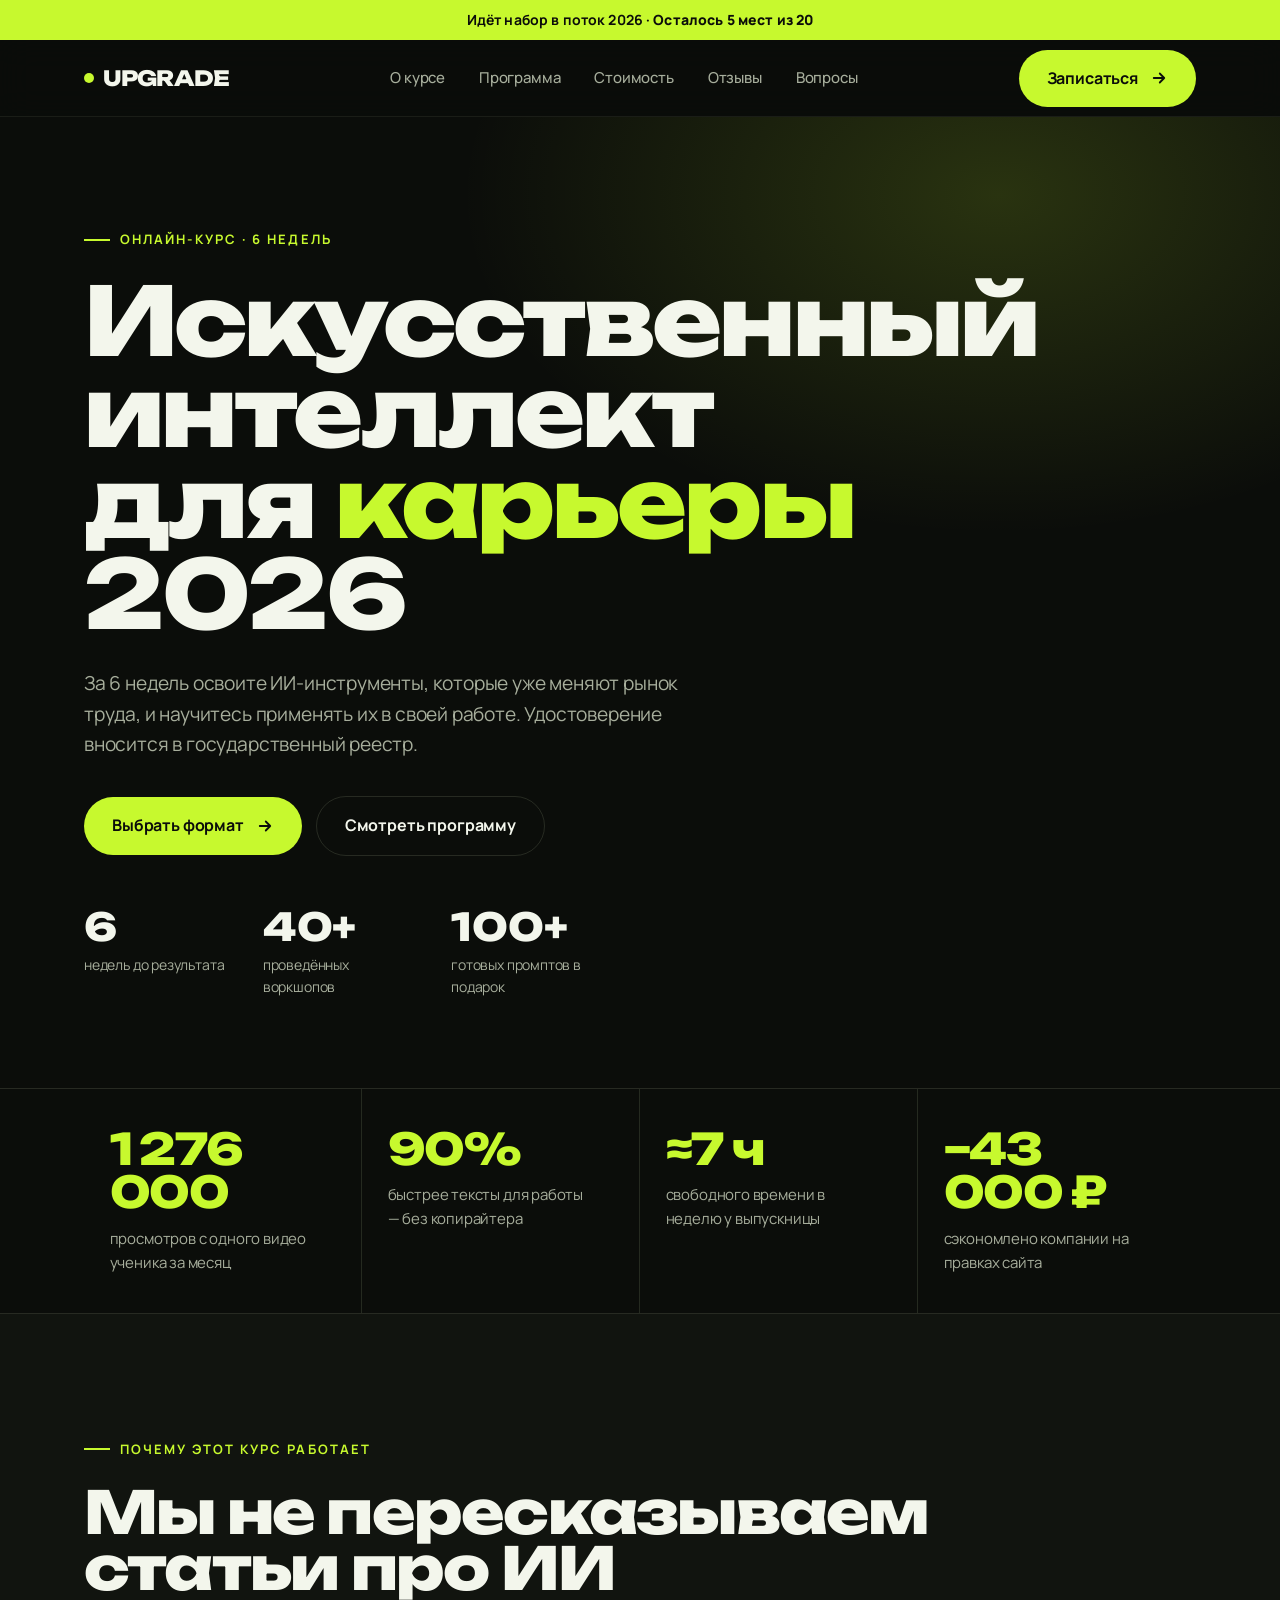
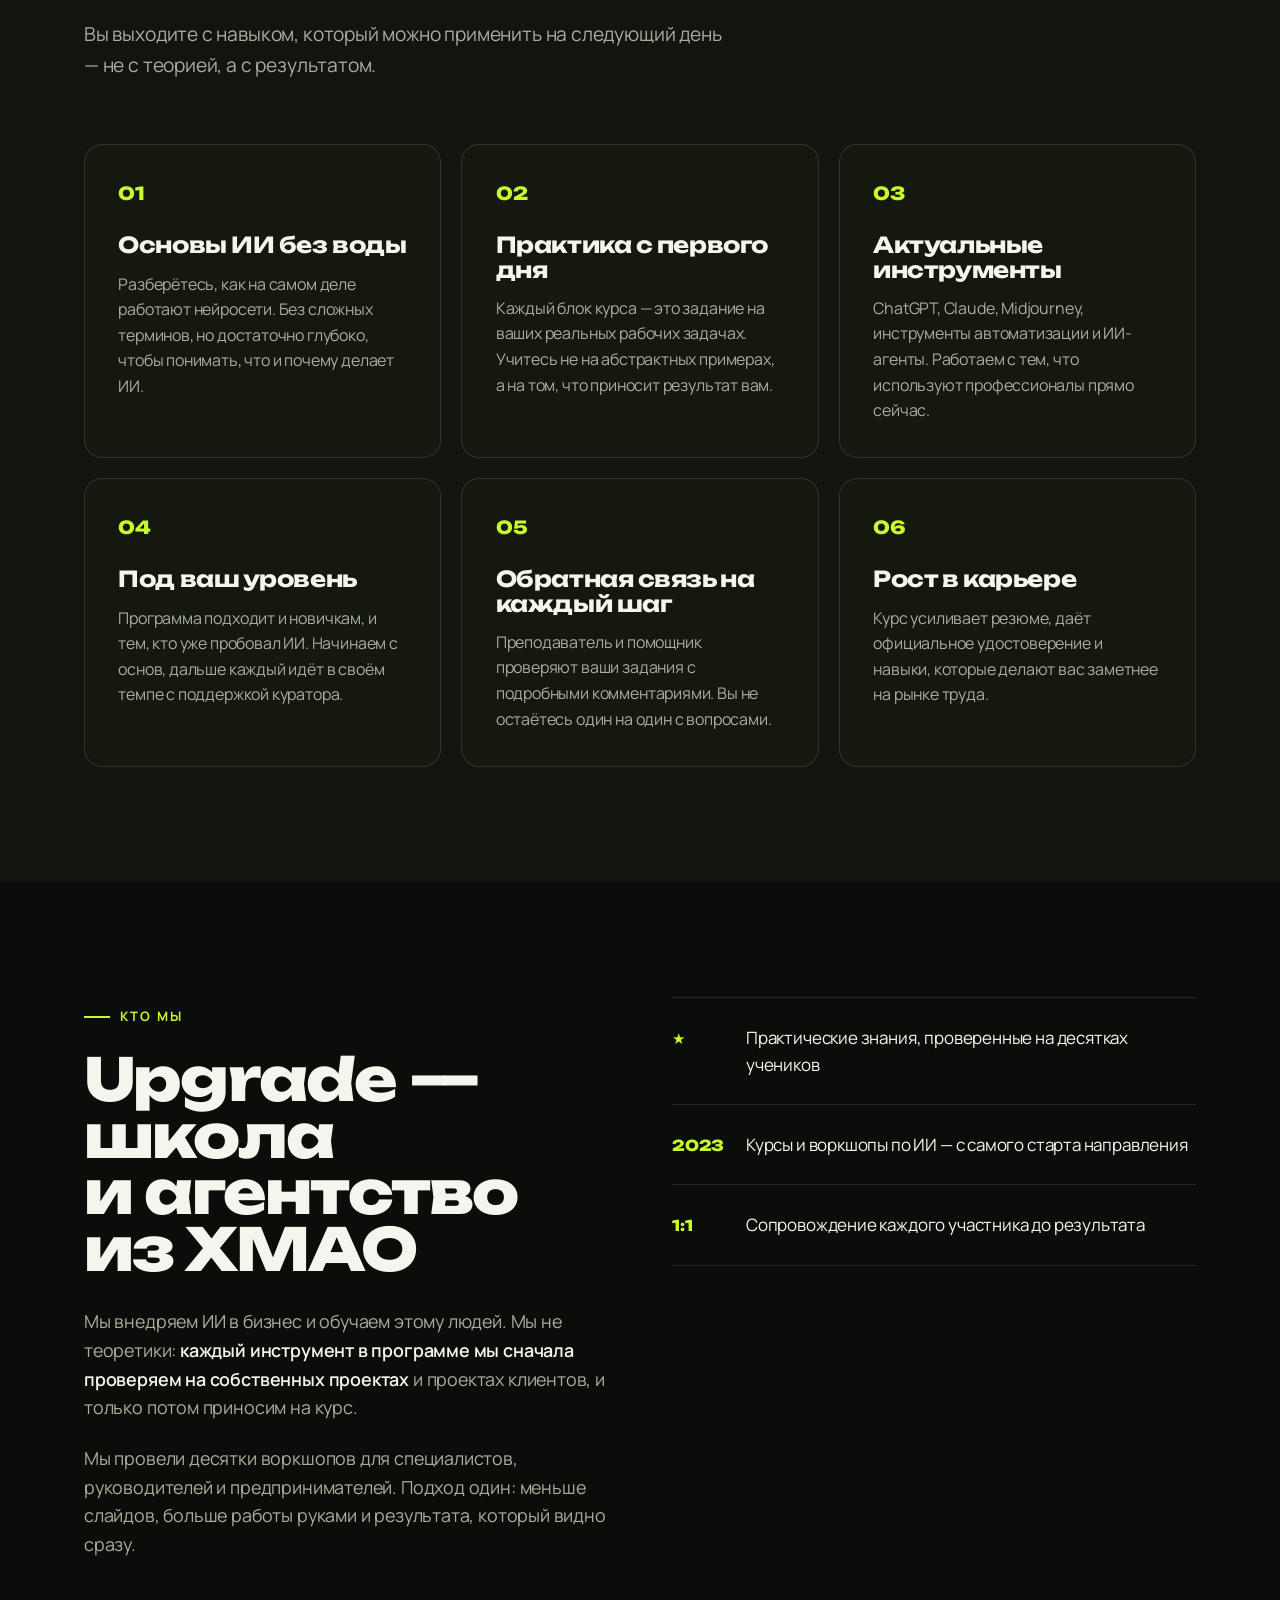
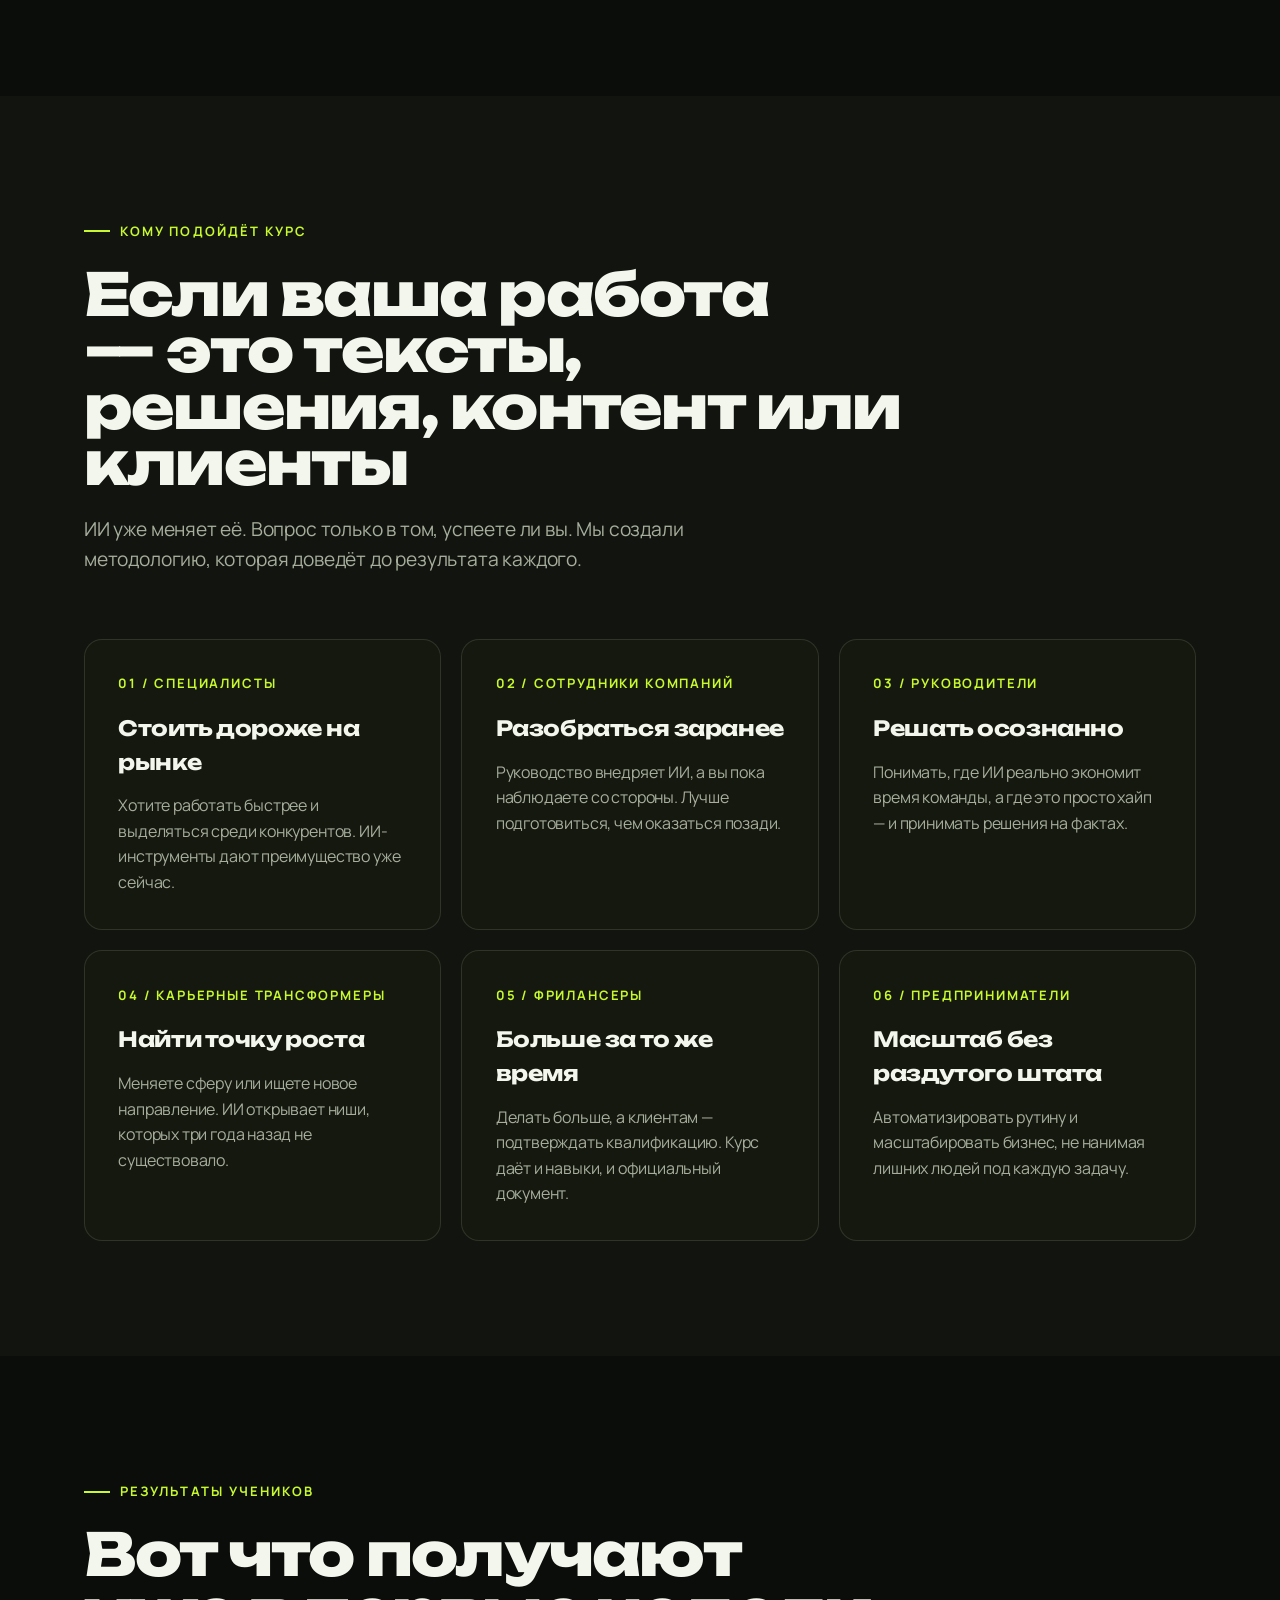
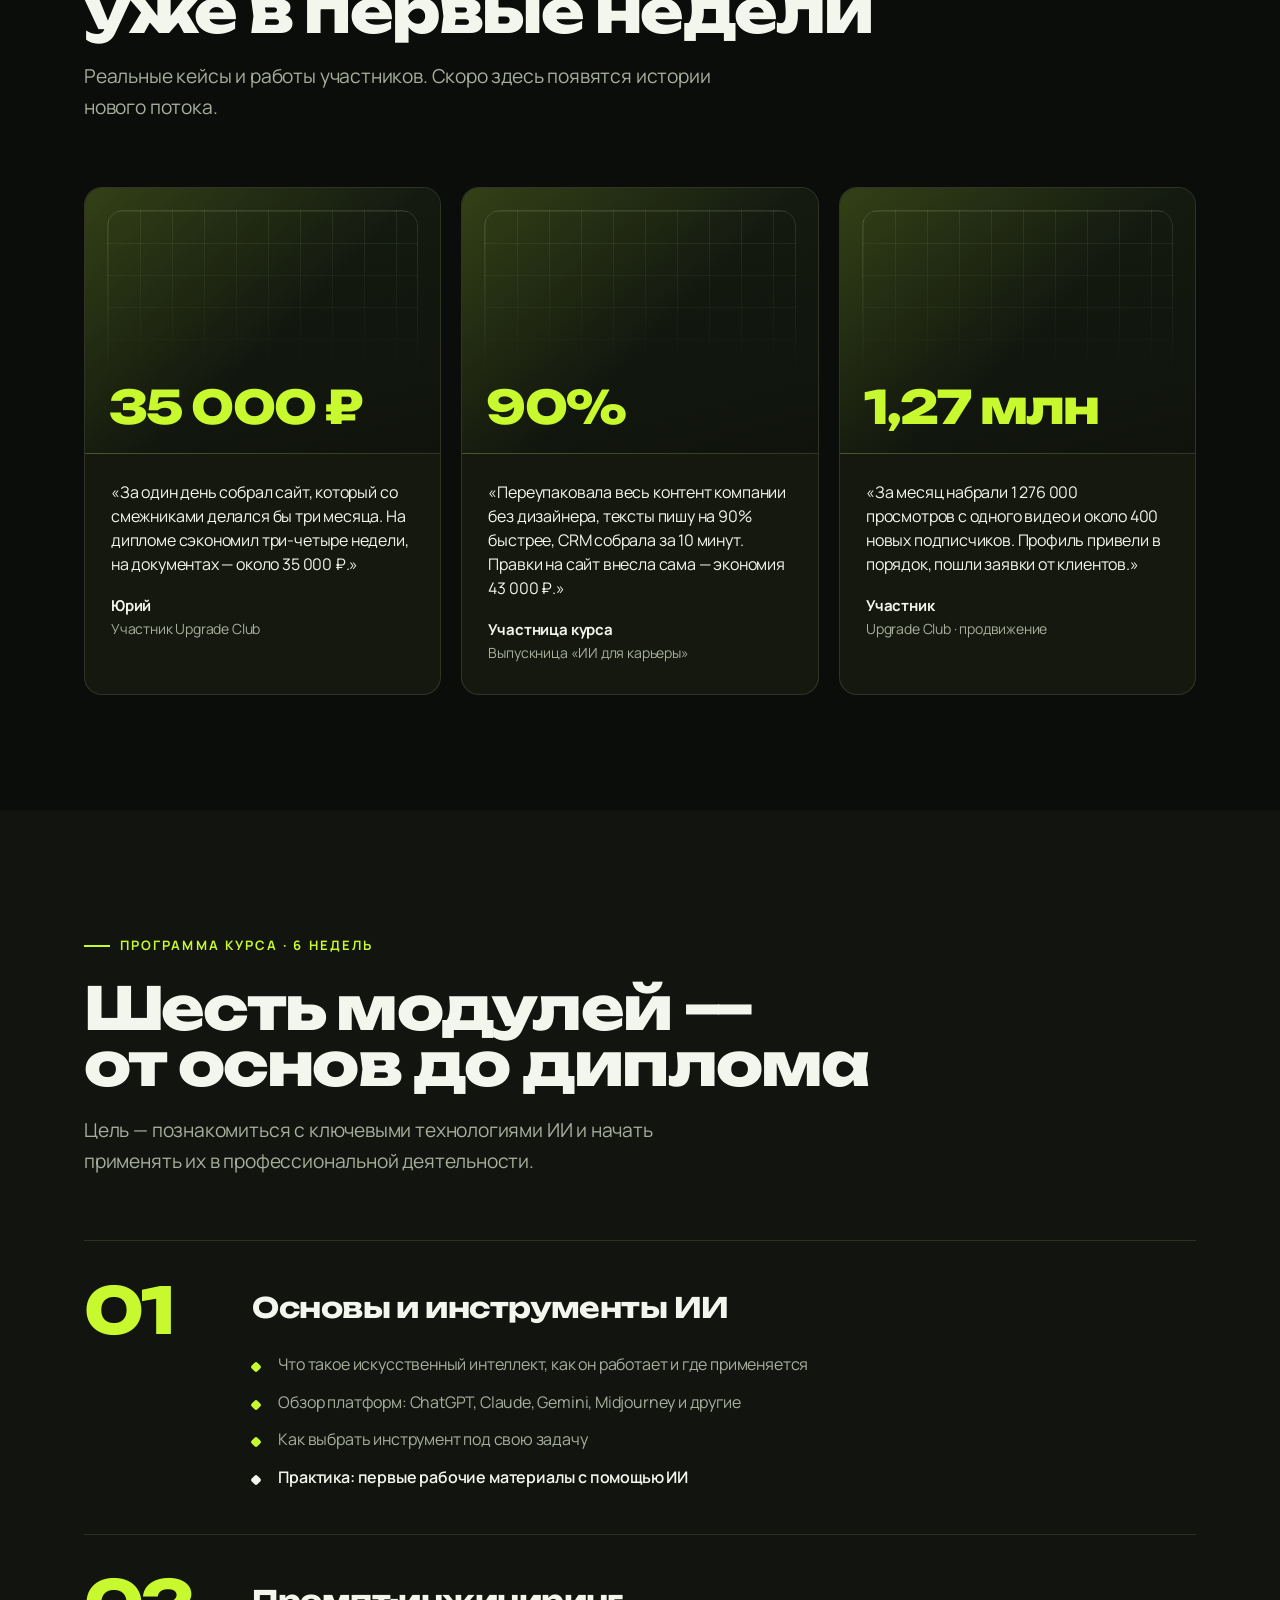
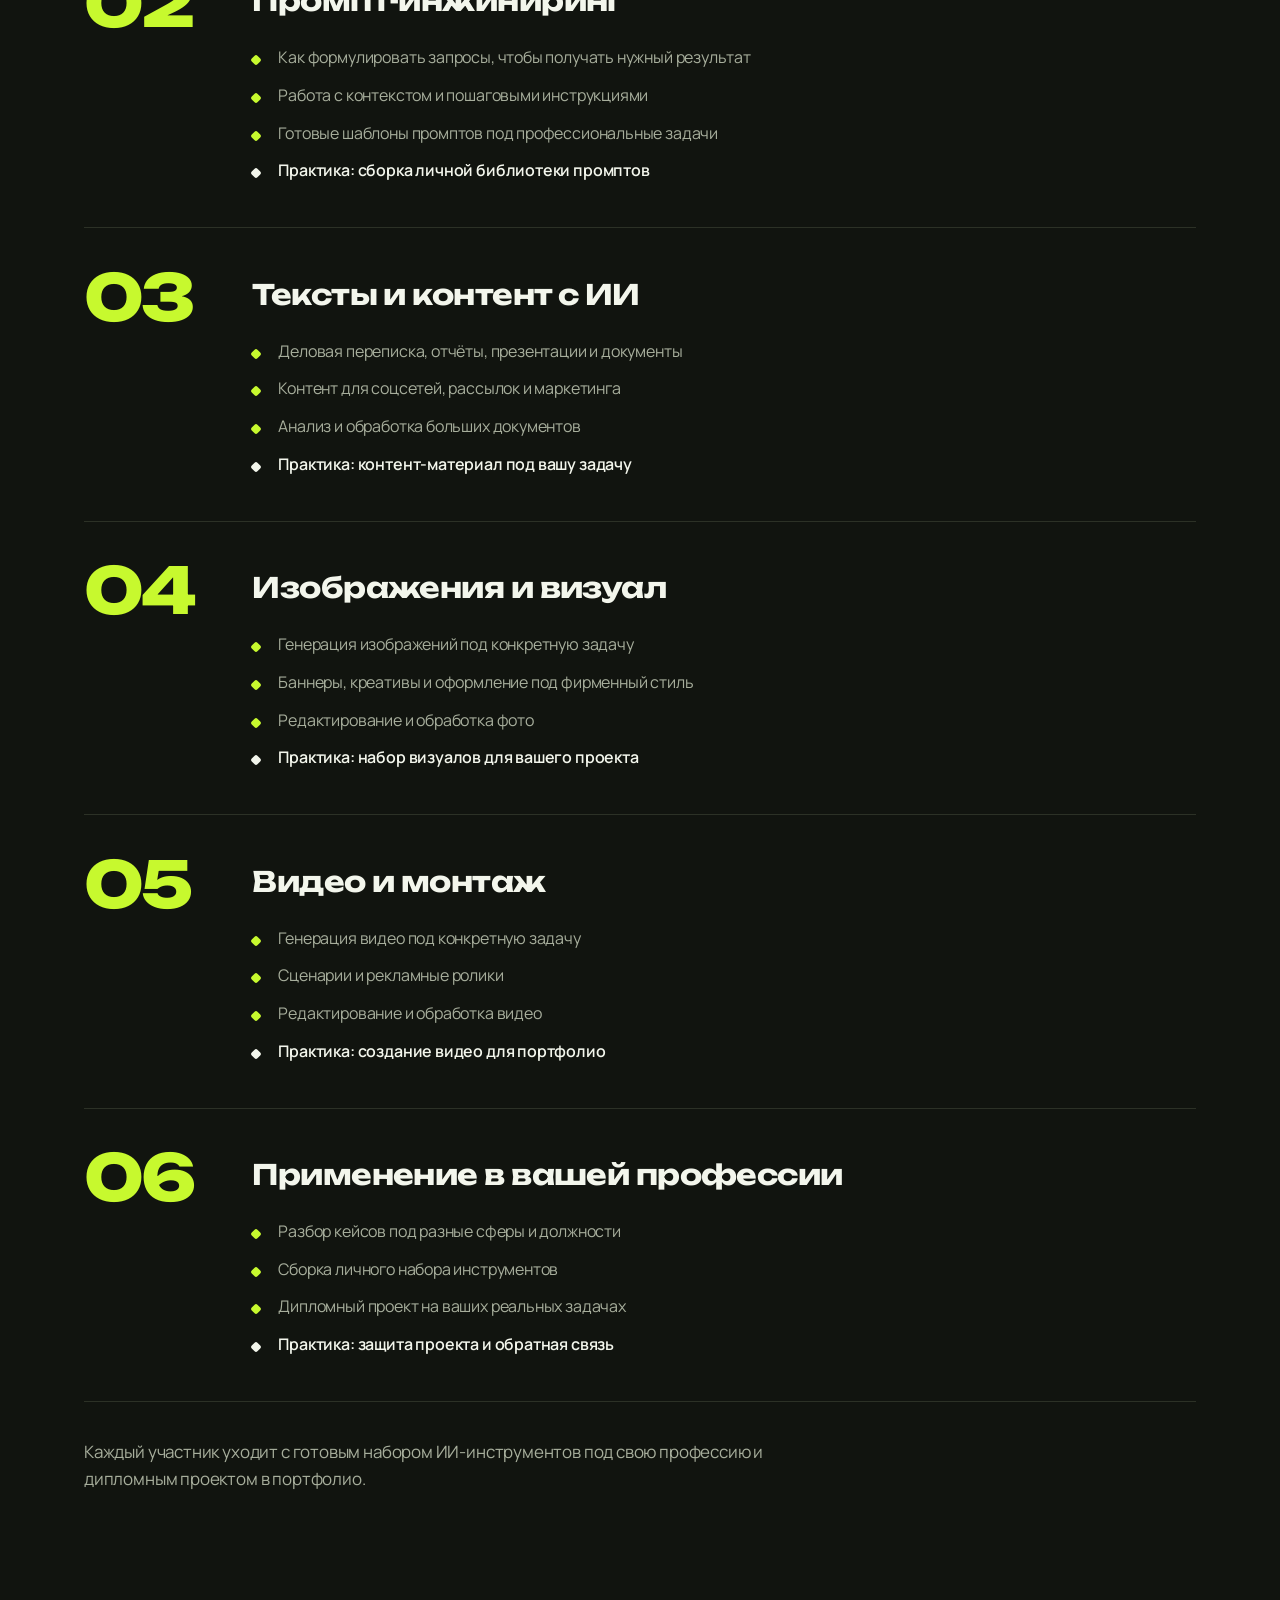
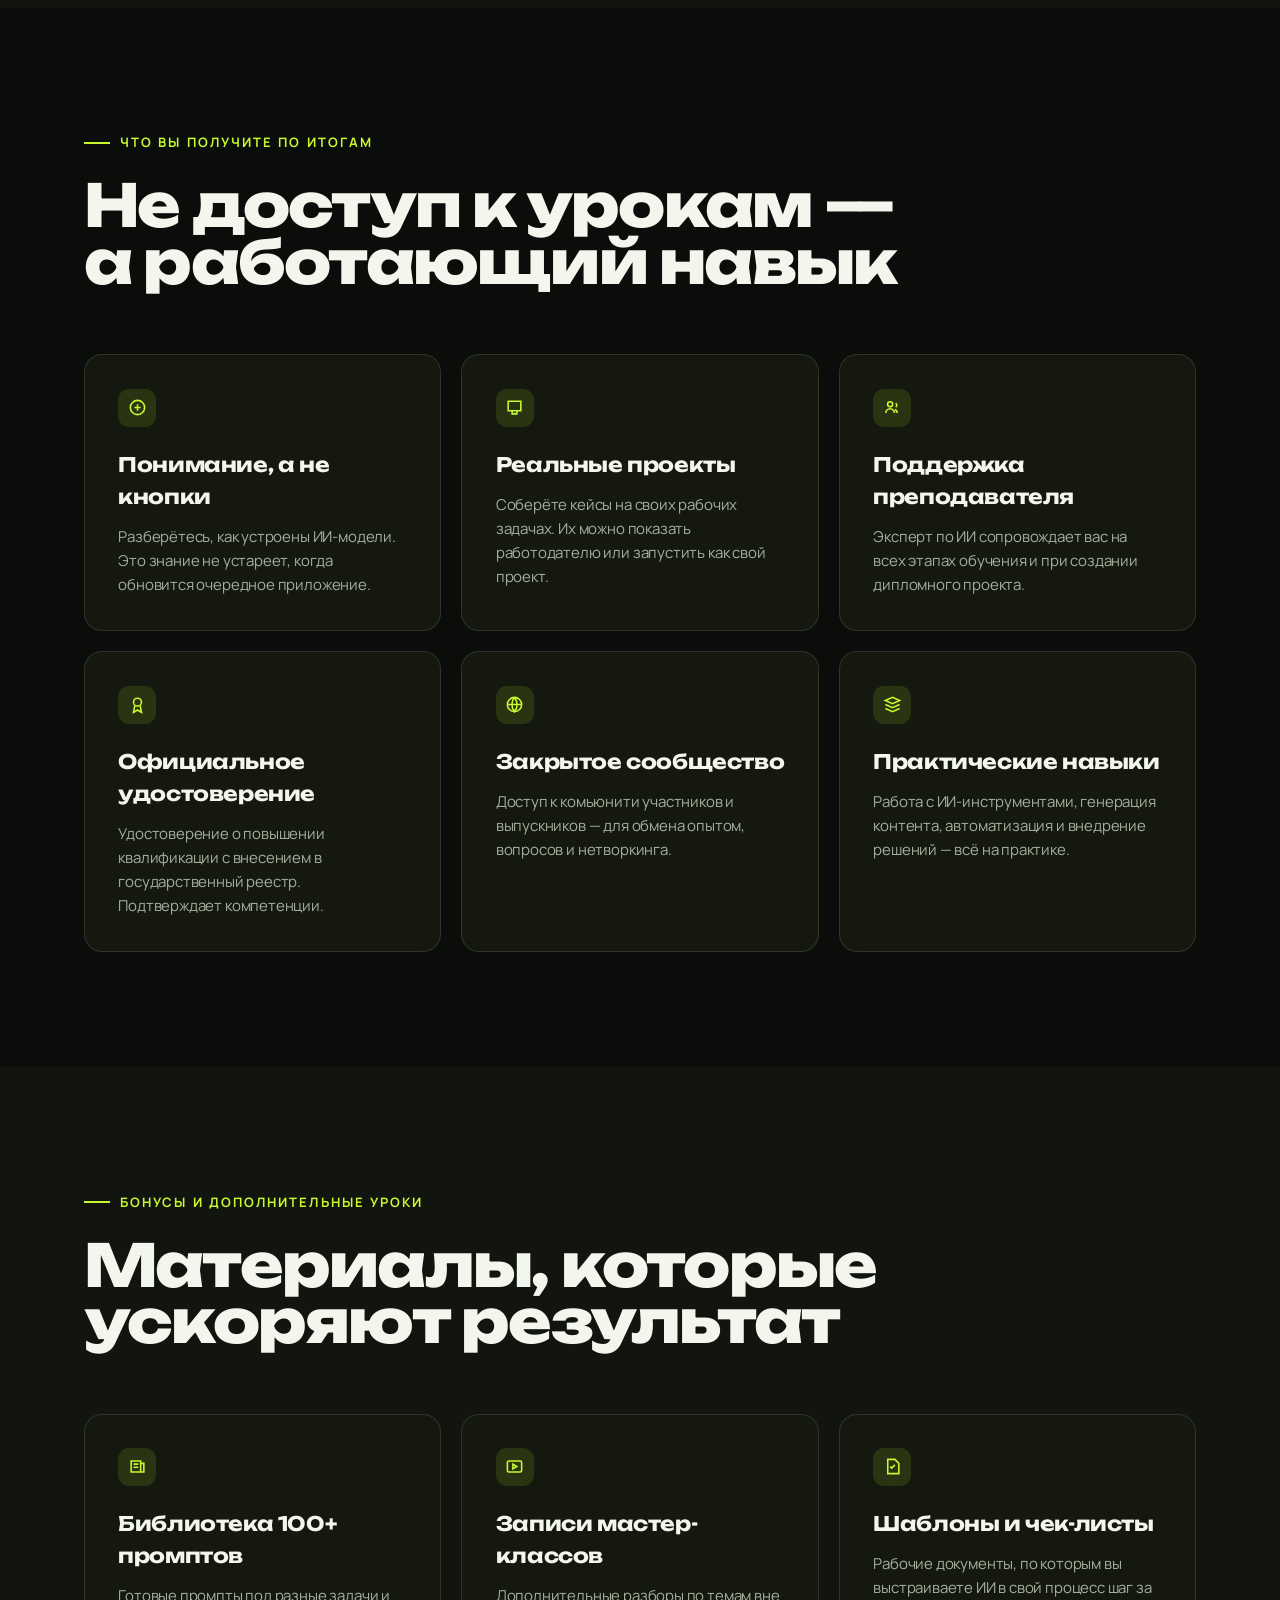
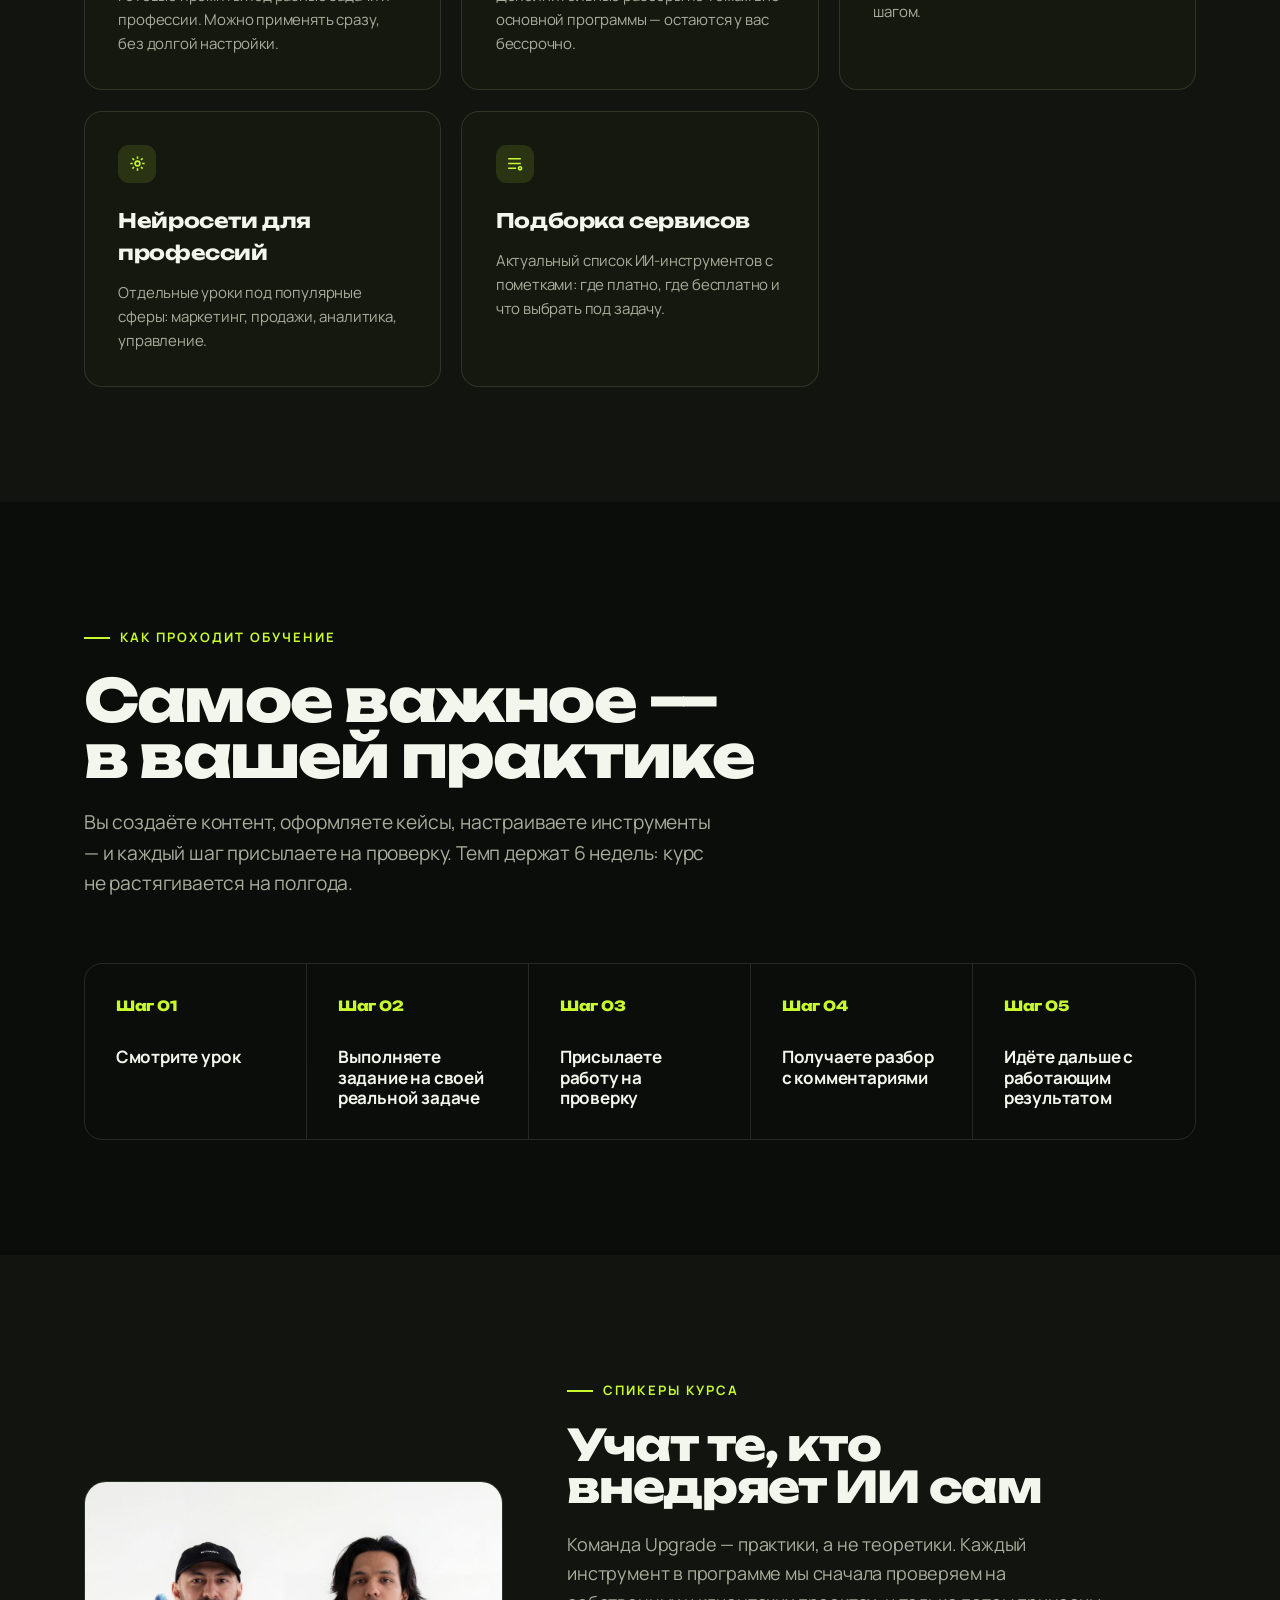
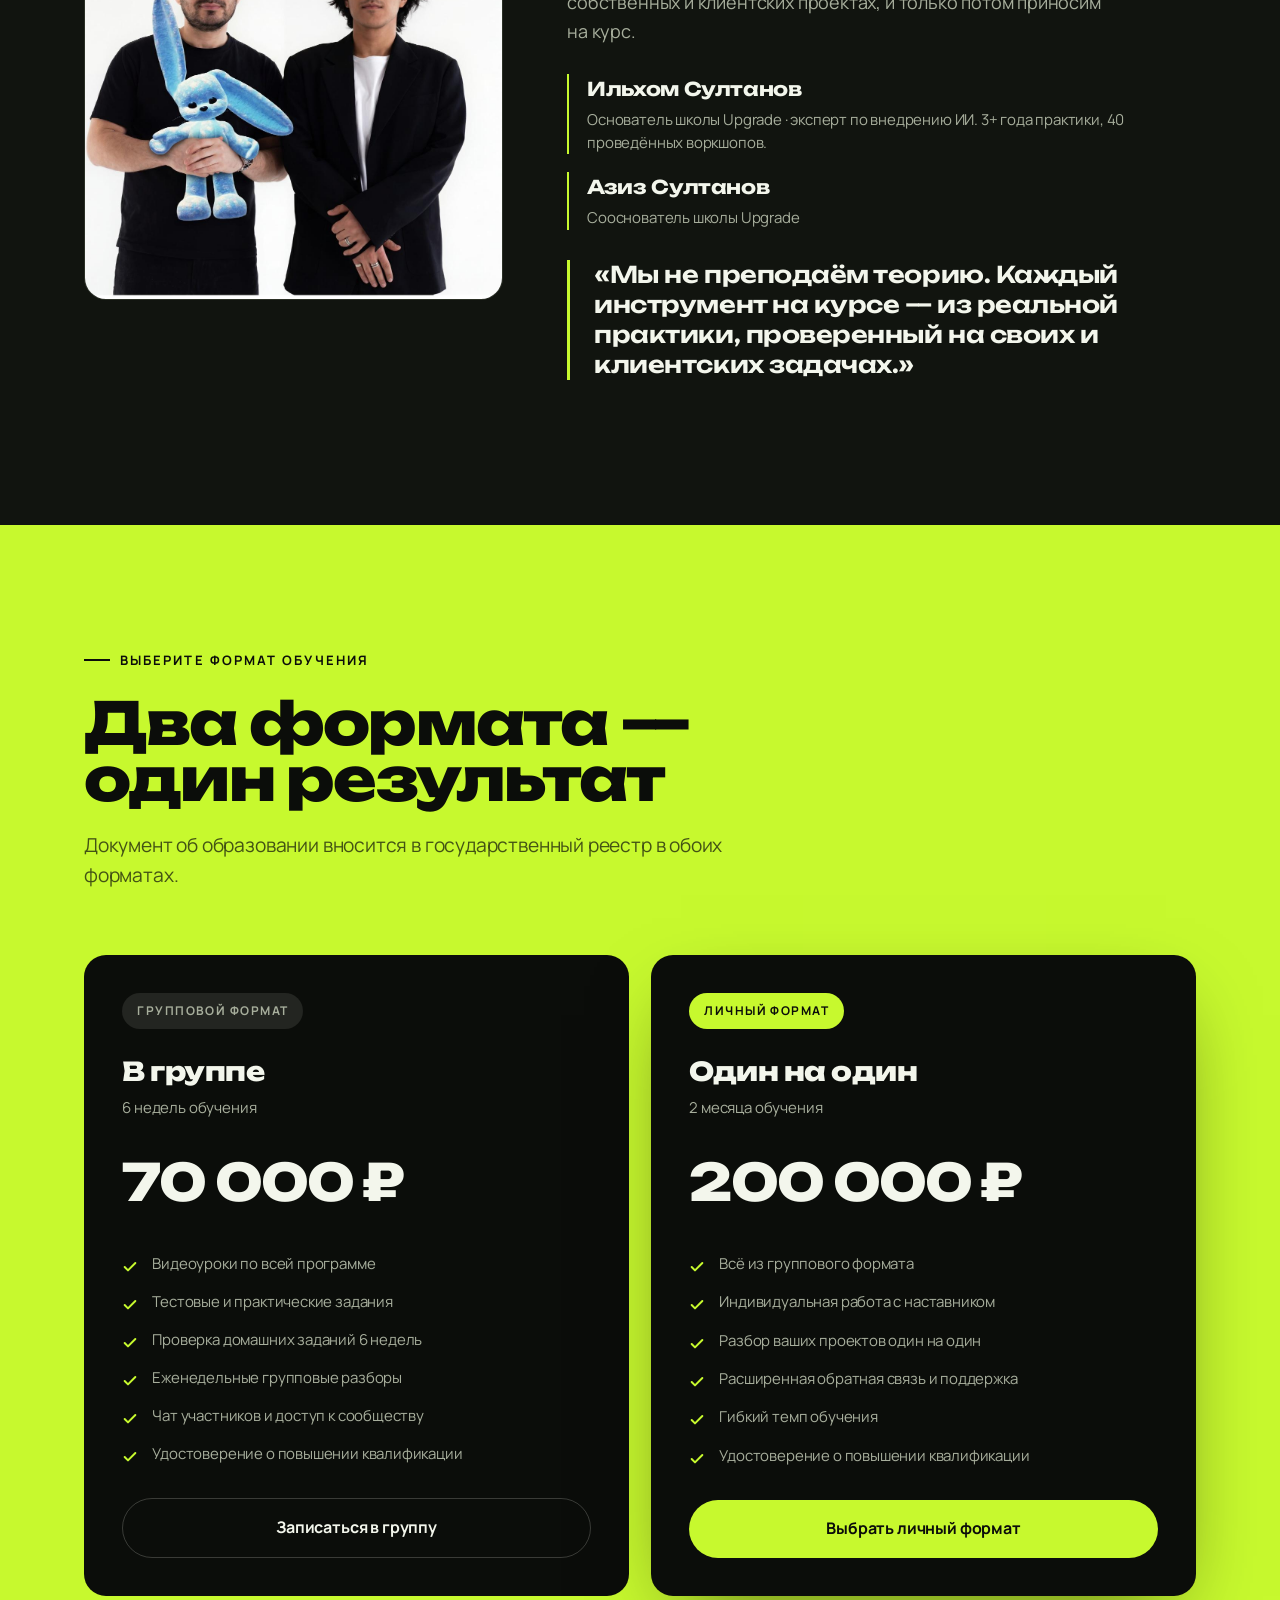
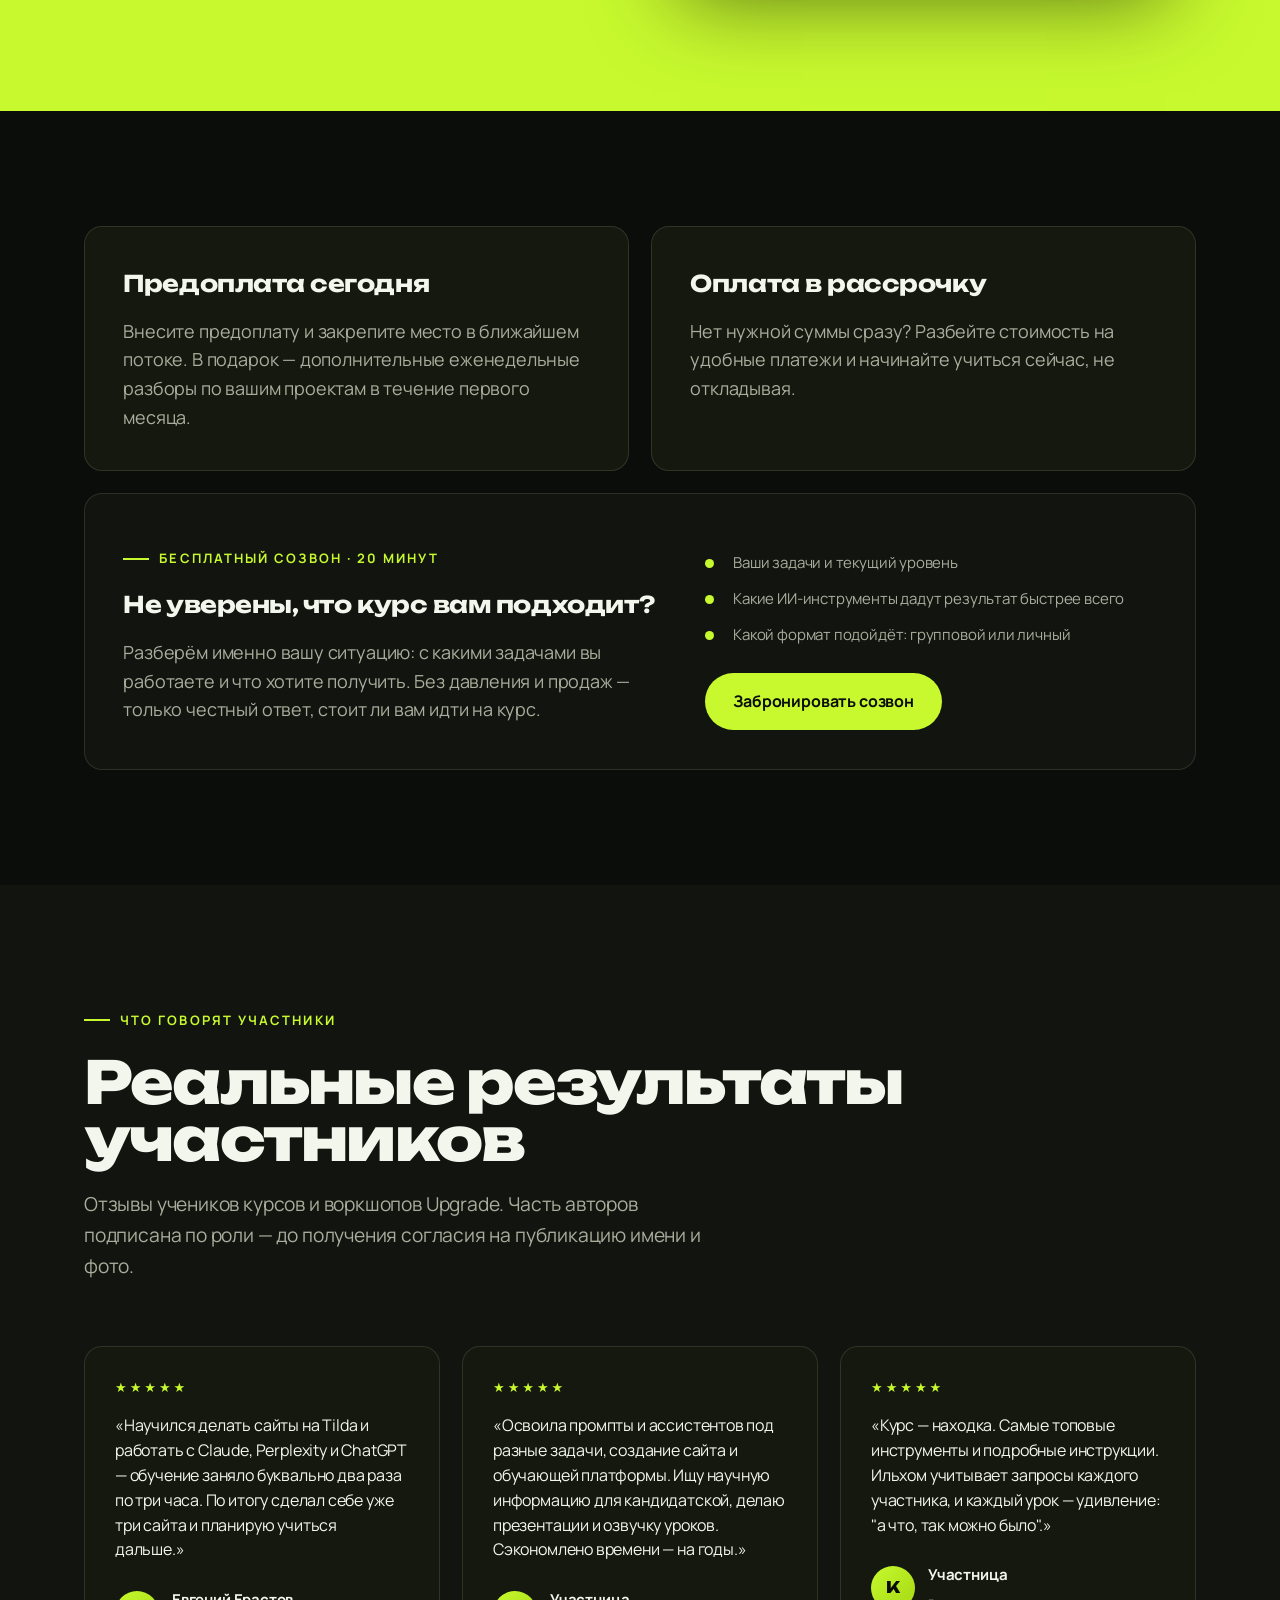
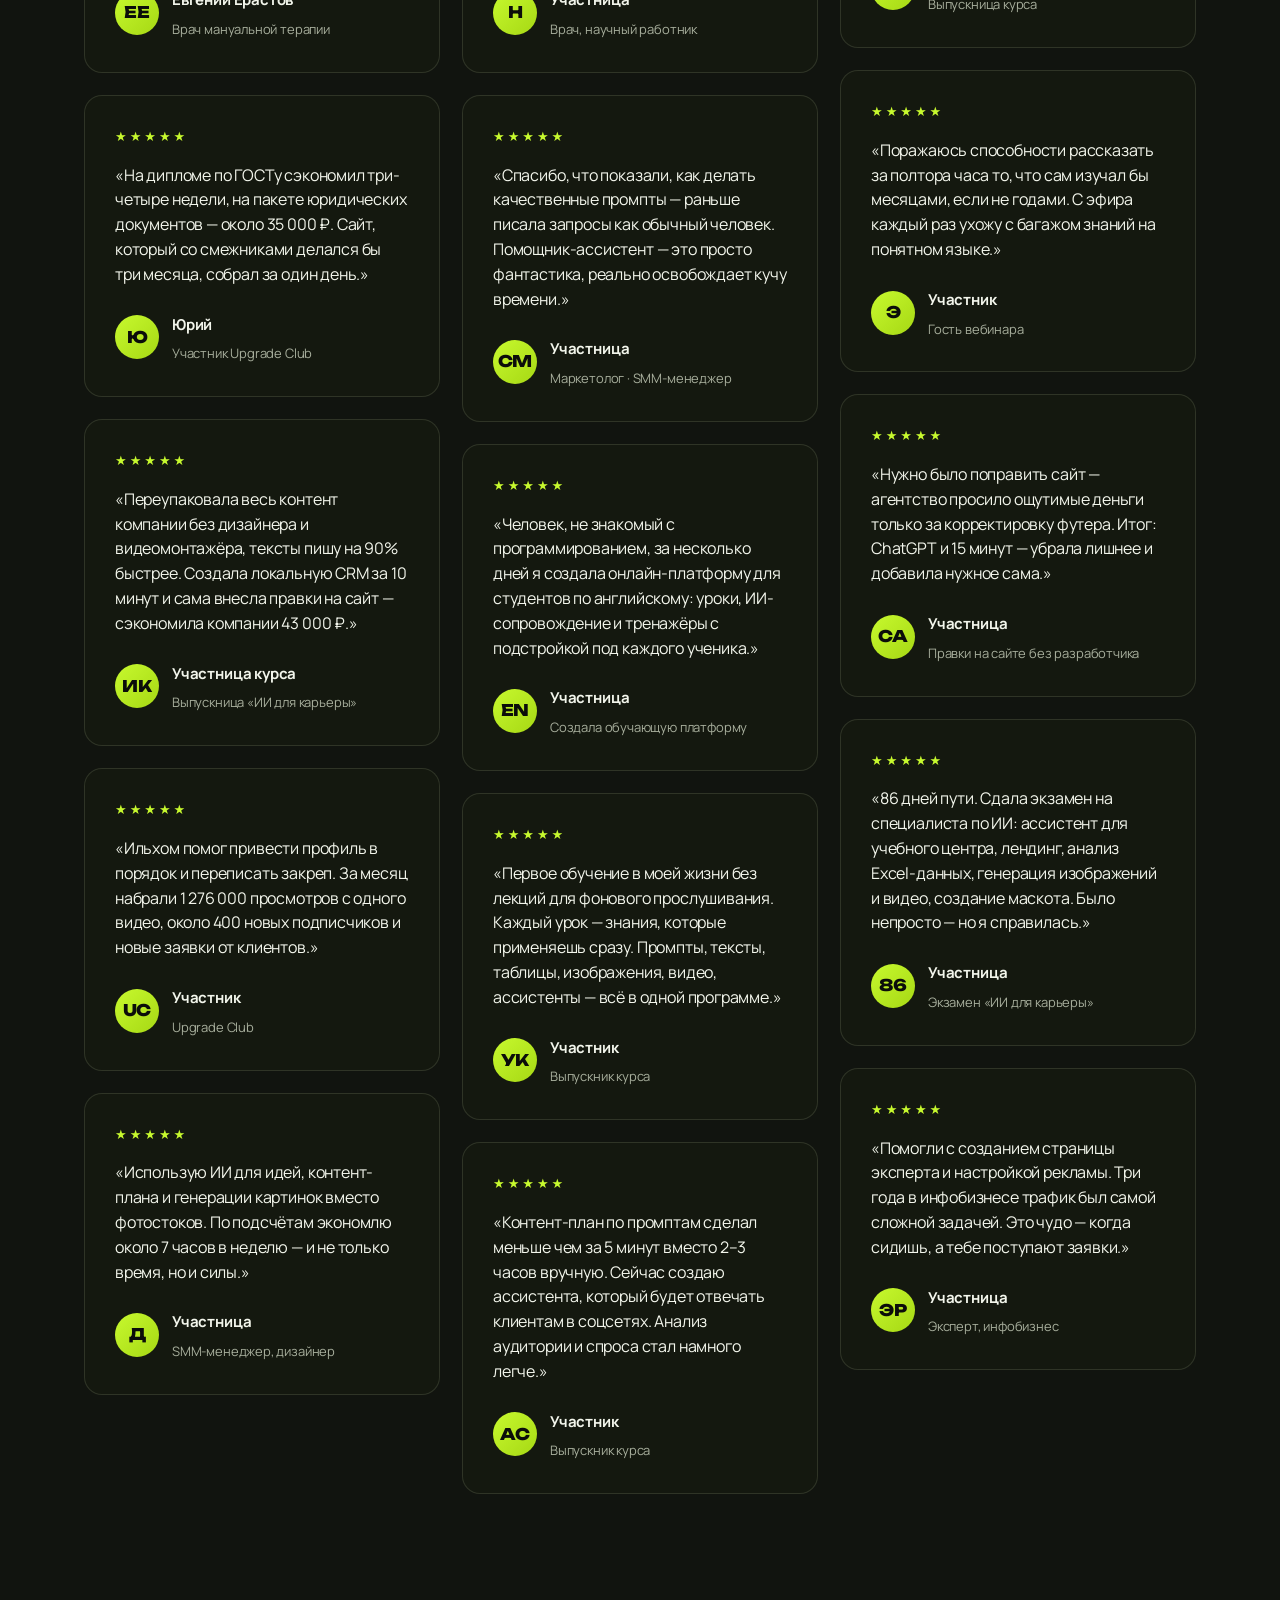
==== ai-career-2026-standalone.html @ 096d1840 "Add standalone HTML export" ====
<!DOCTYPE html>
<html lang="ru">
<head>
<meta charset="UTF-8" />
<meta name="viewport" content="width=device-width, initial-scale=1.0" />
<title>Искусственный интеллект для карьеры 2026 — Upgrade</title>
<meta name="description" content="Онлайн-курс Upgrade: за 6 недель освоите ИИ-инструменты для карьеры, работы, контента и бизнеса. Практика, поддержка наставника и удостоверение о повышении квалификации." />
<meta name="theme-color" content="#0B0D0A" />
<link rel="canonical" href="https://ai-career-ilhom-sultanovs-projects.vercel.app/" />
<meta property="og:title" content="Искусственный интеллект для карьеры 2026 — Upgrade" />
<meta property="og:description" content="Практический курс по ИИ-инструментам для специалистов, руководителей, фрилансеров и предпринимателей." />
<meta property="og:type" content="website" />
<meta property="og:locale" content="ru_RU" />
<meta property="og:url" content="https://ai-career-ilhom-sultanovs-projects.vercel.app/" />
<meta property="og:site_name" content="Upgrade" />
<meta property="og:image" content="[data-uri]" />
<meta property="og:image:alt" content="Спикеры курса «Искусственный интеллект для карьеры 2026»" />
<meta name="twitter:card" content="summary_large_image" />
<meta name="twitter:title" content="Искусственный интеллект для карьеры 2026 — Upgrade" />
<meta name="twitter:description" content="За 6 недель освоите ИИ-инструменты для карьеры. Практика, наставник, удостоверение в госреестре." />
<meta name="twitter:image" content="[data-uri]" />
<link rel="icon" href="data:image/svg+xml,%3Csvg%20xmlns%3D%22http%3A%2F%2Fwww.w3.org%2F2000%2Fsvg%22%20viewBox%3D%220%200%2064%2064%22%3E%0A%20%20%3Crect%20width%3D%2264%22%20height%3D%2264%22%20rx%3D%2214%22%20fill%3D%22%230B0D0A%22%2F%3E%0A%20%20%3Ccircle%20cx%3D%2219%22%20cy%3D%2219%22%20r%3D%226%22%20fill%3D%22%23C7F92E%22%2F%3E%0A%20%20%3Cpath%20fill%3D%22%23F3F6EC%22%20d%3D%22M18.7%2045%2029.3%2017h6.2L46%2045h-6.7l-2-5.9H27.2L25.3%2045h-6.6Zm10.1-11h6.8l-3.4-10.1L28.8%2034Z%22%2F%3E%0A%3C%2Fsvg%3E%0A" type="image/svg+xml" />
<script type="application/ld+json">
{
  "@context": "https://schema.org",
  "@type": "Course",
  "name": "Искусственный интеллект для карьеры 2026",
  "description": "Онлайн-курс Upgrade: за 6 недель освоите ИИ-инструменты для карьеры, работы, контента и бизнеса. Практика, поддержка наставника и удостоверение о повышении квалификации с внесением в государственный реестр.",
  "inLanguage": "ru",
  "url": "https://ai-career-ilhom-sultanovs-projects.vercel.app/",
  "provider": {
    "@type": "Organization",
    "name": "Upgrade",
    "url": "https://upgrade-agency.ru"
  },
  "hasCourseInstance": [
    {
      "@type": "CourseInstance",
      "name": "Групповой формат",
      "courseMode": "online",
      "courseWorkload": "P6W",
      "offers": { "@type": "Offer", "price": "70000", "priceCurrency": "RUB", "category": "Групповой формат" }
    },
    {
      "@type": "CourseInstance",
      "name": "Личный формат (один на один)",
      "courseMode": "online",
      "courseWorkload": "P2M",
      "offers": { "@type": "Offer", "price": "200000", "priceCurrency": "RUB", "category": "Личный формат" }
    }
  ]
}
</script>
<link href="https://fonts.googleapis.com/css2?family=Unbounded:wght@600;700;800;900&amp;family=Manrope:wght@400;500;600;700;800&amp;display=swap" rel="stylesheet" />
<style>
/* ============================================================
   AI CAREER 2026 — Upgrade
   Bold / high-contrast / acid-lime on near-black
   Display: Unbounded · Body: Manrope
   ============================================================ */

:root {
  /* Surfaces */
  --bg:        #0B0D0A;   /* near-black canvas */
  --bg-lift:   #11140F;   /* slightly warmer lifted surface */
  --bg-card:   #14180F;   /* card fill */
  --line:      rgba(232, 255, 200, 0.12);
  --line-soft: rgba(232, 255, 200, 0.07);

  /* Accent */
  --lime:      #C7F92E;
  --lime-deep: #A6D814;
  --lime-ink:  #0B0D0A;   /* text on lime */

  /* Text */
  --ink:       #F3F6EC;   /* off-white */
  --ink-dim:   #A7AE9C;   /* muted */
  --ink-faint: #6E7466;   /* faint labels */

  /* Type */
  --display: "Unbounded", system-ui, sans-serif;
  --body:    "Manrope", system-ui, sans-serif;

  /* Rhythm */
  --maxw: 1240px;
  --gutter: clamp(20px, 5vw, 64px);
  --section-y: clamp(72px, 9vw, 150px);
  --radius: 18px;
}

* { box-sizing: border-box; margin: 0; padding: 0; }

html { scroll-behavior: smooth; -webkit-text-size-adjust: 100%; }

body {
  background: var(--bg);
  color: var(--ink);
  font-family: var(--body);
  font-size: 18px;
  line-height: 1.6;
  font-weight: 400;
  letter-spacing: -0.01em;
  -webkit-font-smoothing: antialiased;
  text-rendering: optimizeLegibility;
  overflow-x: hidden;
}

::selection { background: var(--lime); color: var(--lime-ink); }

img { display: block; max-width: 100%; }
a { color: inherit; text-decoration: none; }
button { font-family: inherit; cursor: pointer; border: none; background: none; }

/* ---------- Layout helpers ---------- */
.wrap { max-width: var(--maxw); margin: 0 auto; padding-inline: var(--gutter); }
.section { padding-block: var(--section-y); position: relative; }
.section--lift { background: var(--bg-lift); }

.eyebrow {
  font-family: var(--body);
  font-size: 13px;
  font-weight: 700;
  letter-spacing: 0.16em;
  text-transform: uppercase;
  color: var(--lime);
  display: inline-flex;
  align-items: center;
  gap: 10px;
}
.eyebrow::before {
  content: "";
  width: 26px; height: 2px;
  background: var(--lime);
  display: inline-block;
}

/* ---------- Display type ---------- */
.display {
  font-family: var(--display);
  font-weight: 800;
  line-height: 0.96;
  letter-spacing: -0.03em;
  text-wrap: balance;
}
h1.display { font-size: clamp(40px, 7.4vw, 104px); }
h2.display { font-size: clamp(32px, 4.6vw, 64px); }
h3.display { font-size: clamp(24px, 2.4vw, 34px); line-height: 1; }

.section-head { max-width: 920px; margin-bottom: clamp(40px, 5vw, 72px); }
.section-head .eyebrow { margin-bottom: 24px; }
.section-head h2 { margin-bottom: 22px; }
.section-head p { color: var(--ink-dim); font-size: clamp(17px, 1.5vw, 21px); max-width: 640px; }

.lime-text { color: var(--lime); }

/* ---------- Buttons ---------- */
.btn {
  display: inline-flex;
  align-items: center;
  gap: 12px;
  font-family: var(--body);
  font-weight: 700;
  font-size: 16px;
  letter-spacing: -0.01em;
  padding: 16px 28px;
  border-radius: 100px;
  transition: transform .25s cubic-bezier(.2,.8,.2,1), background .25s, color .25s, box-shadow .25s;
  white-space: nowrap;
}
.btn svg { width: 18px; height: 18px; }
.btn--lime { background: var(--lime); color: var(--lime-ink); }
.btn--lime:hover { transform: translateY(-2px); box-shadow: 0 14px 40px -12px var(--lime); }
.btn--ghost { color: var(--ink); border: 1px solid var(--line); }
.btn--ghost:hover { border-color: var(--lime); color: var(--lime); transform: translateY(-2px); }
.btn--dark { background: var(--lime-ink); color: var(--ink); }
.btn--dark:hover { transform: translateY(-2px); }

/* ---------- Cards ---------- */
.card {
  background: var(--bg-card);
  border: 1px solid var(--line);
  border-radius: var(--radius);
  padding: clamp(26px, 2.6vw, 38px);
  transition: transform .35s cubic-bezier(.2,.8,.2,1), border-color .35s, background .35s;
  position: relative;
  overflow: hidden;
}
.card:hover { transform: translateY(-4px); border-color: rgba(199,249,46,.4); }

.grid { display: grid; gap: clamp(16px, 1.6vw, 22px); }
.grid-2 { grid-template-columns: repeat(2, 1fr); }
.grid-3 { grid-template-columns: repeat(3, 1fr); }

/* ---------- Reveal animation ---------- */
@media (prefers-reduced-motion: no-preference) {
  .js .reveal { opacity: 0; transform: translateY(26px); transition: opacity .7s ease, transform .7s cubic-bezier(.2,.8,.2,1); }
  .js .reveal.in { opacity: 1; transform: none; }
  .reveal[data-d="1"] { transition-delay: .07s; }
  .reveal[data-d="2"] { transition-delay: .14s; }
  .reveal[data-d="3"] { transition-delay: .21s; }
  .reveal[data-d="4"] { transition-delay: .28s; }
  .reveal[data-d="5"] { transition-delay: .35s; }
}

/* ---------- Responsive ---------- */
@media (max-width: 900px) {
  .grid-3 { grid-template-columns: repeat(2, 1fr); }
}
@media (max-width: 640px) {
  body { font-size: 16px; }
  .grid-2, .grid-3 { grid-template-columns: 1fr; }
}

</style>
<script>document.documentElement.classList.add('js');</script>
<style>
/* ============ Page-specific layout ============ */

/* Announcement strip */
.strip {
  background: var(--lime);
  color: var(--lime-ink);
  font-weight: 700;
  font-size: 14px;
  letter-spacing: 0.01em;
  text-align: center;
  padding: 9px 16px;
  position: relative;
  z-index: 60;
}
.strip b { font-weight: 800; }

/* Nav */
.nav {
  position: sticky; top: 0; z-index: 50;
  background: rgba(11,13,10,.72);
  backdrop-filter: blur(16px);
  border-bottom: 1px solid var(--line-soft);
}
.nav__inner { display: flex; align-items: center; justify-content: space-between; height: 76px; }
.logo { font-family: var(--display); font-weight: 800; font-size: 21px; letter-spacing: -0.04em; display: flex; align-items: center; gap: 9px; }
.logo .dot { width: 10px; height: 10px; border-radius: 50%; background: var(--lime); display: inline-block; }
.nav__links { display: flex; gap: 34px; }
.nav__links a { font-size: 15px; font-weight: 500; color: var(--ink-dim); transition: color .2s; }
.nav__links a:hover { color: var(--ink); }
.nav__cta { display: flex; align-items: center; gap: 18px; }
@media (max-width: 1080px) { .nav__links { display: none; } }
@media (max-width: 560px) { .nav__cta .btn { padding: 12px 18px; font-size: 14px; } }

/* Burger */
.burger { display: none; flex-direction: column; gap: 5px; width: 44px; height: 44px; align-items: center; justify-content: center; border-radius: 12px; border: 1px solid var(--line); }
.burger span { width: 20px; height: 2px; background: var(--ink); border-radius: 2px; transition: transform .3s, opacity .3s; }
.burger.open span:nth-child(1) { transform: translateY(7px) rotate(45deg); }
.burger.open span:nth-child(2) { opacity: 0; }
.burger.open span:nth-child(3) { transform: translateY(-7px) rotate(-45deg); }
@media (max-width: 1080px) { .burger { display: flex; } }

/* Mobile menu */
.mmenu { position: fixed; inset: 0; z-index: 45; background: rgba(11,13,10,.97); backdrop-filter: blur(20px); display: flex; flex-direction: column; justify-content: center; gap: 8px; padding: 0 var(--gutter); opacity: 0; visibility: hidden; transform: translateY(-10px); transition: opacity .3s, transform .3s, visibility .3s; }
.mmenu.open { opacity: 1; visibility: visible; transform: none; }
.mmenu__links { display: flex; flex-direction: column; gap: 4px; margin-bottom: 30px; }
.mmenu__links a { font-family: var(--display); font-weight: 700; font-size: clamp(28px, 8vw, 40px); letter-spacing: -.03em; padding: 10px 0; color: var(--ink); transition: color .2s; }
.mmenu__links a:hover, .mmenu__links a:active { color: var(--lime); }
.mmenu__cta { align-self: flex-start; }
body.menu-open { overflow: hidden; }

/* Hero */
.hero { padding-top: clamp(56px, 8vw, 110px); padding-bottom: clamp(56px, 7vw, 96px); position: relative; overflow: hidden; }
.hero__glow {
  position: absolute; inset: 0; pointer-events: none;
  background: radial-gradient(60% 50% at 78% 8%, rgba(199,249,46,.16), transparent 70%);
}
.hero__grid { display: block; position: relative; }
.hero__copy { max-width: 980px; }
.hero h1 { margin: 26px 0 28px; }
.hero h1 em { font-style: normal; color: var(--lime); }
.hero__lead { color: var(--ink-dim); font-size: clamp(17px, 1.5vw, 21px); max-width: 640px; margin-bottom: 36px; }
.hero__actions { display: flex; flex-wrap: wrap; gap: 14px; align-items: center; }
.hero__stats { display: flex; gap: clamp(20px,3vw,44px); margin-top: 52px; flex-wrap: wrap; }
.stat .n { font-family: var(--display); font-weight: 800; font-size: clamp(30px, 3vw, 44px); line-height: 1; }
.stat .l { color: var(--ink-dim); font-size: 14px; margin-top: 8px; max-width: 150px; }
@media (max-width: 480px) {
  /* "Искусственный" is an unbreakable long word — scale it to fit narrow screens */
  .hero h1.display { font-size: clamp(20px, 6.8vw, 40px); letter-spacing: -0.05em; }
}
@media (max-width: 420px) {
  .hero__actions .btn { width: 100%; justify-content: center; white-space: normal; text-align: center; }
}

/* Feature card with index */
.fcard .idx { font-family: var(--display); font-weight: 800; font-size: 18px; color: var(--lime); display: block; margin-bottom: 26px; }
.fcard h3 { font-family: var(--display); font-weight: 700; font-size: 22px; line-height: 1.1; letter-spacing: -0.02em; margin-bottom: 14px; }
.fcard p { color: var(--ink-dim); font-size: 16px; }
.fcard::after {
  content: ""; position: absolute; right: -40px; top: -40px; width: 120px; height: 120px;
  background: radial-gradient(circle, rgba(199,249,46,.14), transparent 70%);
  opacity: 0; transition: opacity .4s;
}
.fcard:hover::after { opacity: 1; }

/* About */
.about__grid { display: grid; grid-template-columns: 1fr 1fr; gap: clamp(36px, 5vw, 80px); align-items: start; }
.about p { color: var(--ink-dim); font-size: clamp(17px,1.4vw,20px); margin-bottom: 22px; }
.about p strong { color: var(--ink); font-weight: 600; }
.about__points { display: flex; flex-direction: column; gap: 0; }
.about__points li {
  list-style: none; display: flex; gap: 20px; align-items: baseline;
  padding: 26px 0; border-top: 1px solid var(--line);
}
.about__points li:last-child { border-bottom: 1px solid var(--line); }
.about__points .yr { font-family: var(--display); font-weight: 800; color: var(--lime); font-size: 15px; min-width: 54px; }
.about__points .tx { font-size: 17px; }
@media (max-width: 760px){ .about__grid{ grid-template-columns: 1fr; } }

/* Audience */
.aud { padding: clamp(28px,2.6vw,40px); display: flex; flex-direction: column; }
.aud h3 { font-family: var(--display); font-weight: 700; font-size: 21px; letter-spacing: -0.02em; margin-bottom: 14px; }
.aud p { color: var(--ink-dim); font-size: 16px; }
.aud .tag { font-size: 13px; font-weight: 700; letter-spacing: .14em; text-transform: uppercase; color: var(--lime); margin-bottom: 18px; }

/* Results */
.results__grid { display: grid; grid-template-columns: repeat(3,1fr); gap: clamp(16px,1.6vw,22px); }
.rcard { background: var(--bg-card); border: 1px solid var(--line); border-radius: var(--radius); overflow: hidden; display: flex; flex-direction: column; transition: transform .35s, border-color .35s; }
.rcard:hover { transform: translateY(-4px); border-color: rgba(199,249,46,.4); }
.result-art {
  width: 100%;
  aspect-ratio: 4/3;
  border-bottom: 1px solid var(--line);
  background:
    linear-gradient(135deg, rgba(199,249,46,.16), transparent 55%),
    linear-gradient(165deg, #171d12 0%, #0f130c 100%);
  position: relative;
  overflow: hidden;
  padding: 24px;
  display: flex;
  align-items: flex-end;
}
.result-art::before {
  content: "";
  position: absolute;
  inset: 22px;
  border: 1px solid rgba(232,255,200,.12);
  border-radius: 16px;
  background-image:
    linear-gradient(rgba(232,255,200,.08) 1px, transparent 1px),
    linear-gradient(90deg, rgba(232,255,200,.08) 1px, transparent 1px);
  background-size: 32px 32px;
  mask-image: linear-gradient(to bottom, black, transparent 78%);
}
.result-art::after {
  content: attr(data-metric);
  position: relative;
  z-index: 1;
  font-family: var(--display);
  font-weight: 800;
  font-size: clamp(28px, 4vw, 46px);
  line-height: .92;
  letter-spacing: -.04em;
  color: var(--lime);
  max-width: 8ch;
}
.rcard__body { padding: 26px 26px 30px; }
.rcard__body .q { font-size: 16px; color: var(--ink); margin-bottom: 18px; line-height: 1.5; }
.rcard__who { display: flex; flex-direction: column; }
.rcard__who .nm { font-weight: 700; font-size: 15px; }
.rcard__who .rl { color: var(--ink-dim); font-size: 14px; }
@media (max-width: 900px){ .results__grid{ grid-template-columns: 1fr 1fr; } }
@media (max-width: 620px){ .results__grid{ grid-template-columns: 1fr; } }

/* Program modules */
.modules { display: flex; flex-direction: column; }
.module {
  display: grid; grid-template-columns: 130px 1fr; gap: clamp(20px,3vw,56px);
  padding: clamp(30px,3.4vw,48px) 0; border-top: 1px solid var(--line);
  transition: background .35s; align-items: start;
}
.module:last-child { border-bottom: 1px solid var(--line); }
.module:hover { background: linear-gradient(90deg, rgba(199,249,46,.04), transparent 60%); }
.module__no { font-family: var(--display); font-weight: 800; font-size: clamp(40px,5vw,76px); line-height: .8; color: var(--lime); letter-spacing: -.04em; }
.module h3 { font-family: var(--display); font-weight: 700; font-size: clamp(22px,2.2vw,30px); letter-spacing: -.02em; margin-bottom: 22px; }
.module ul { list-style: none; display: grid; gap: 12px; }
.module ul li { padding-left: 26px; position: relative; color: var(--ink-dim); font-size: 16px; }
.module ul li::before { content: ""; position: absolute; left: 0; top: 11px; width: 8px; height: 8px; background: var(--lime); border-radius: 2px; transform: rotate(45deg); }
.module ul li.practice { color: var(--ink); font-weight: 600; }
.module ul li.practice::before { background: var(--ink); }
@media (max-width: 640px){ .module { grid-template-columns: 1fr; gap: 16px; } .module__no{ font-size:46px; } }

/* Benefits / bonuses small cards */
.bcard h3 { font-family: var(--display); font-weight: 700; font-size: 20px; letter-spacing: -.02em; margin-bottom: 12px; }
.bcard p { color: var(--ink-dim); font-size: 15px; }
.bcard .mk { width: 38px; height: 38px; border-radius: 11px; background: rgba(199,249,46,.12); display: grid; place-items: center; margin-bottom: 22px; color: var(--lime); }
.bcard .mk svg { width: 19px; height: 19px; }

/* Process steps */
.process { display: grid; grid-template-columns: repeat(5,1fr); gap: 0; border: 1px solid var(--line); border-radius: var(--radius); overflow: hidden; }
.pstep { padding: clamp(26px,2.4vw,34px); border-right: 1px solid var(--line); position: relative; }
.pstep:last-child { border-right: none; }
.pstep .pn { font-family: var(--display); font-weight: 800; font-size: 14px; color: var(--lime); margin-bottom: 30px; display: block; }
.pstep h4 { font-weight: 700; font-size: 17px; line-height: 1.2; }
@media (max-width: 860px){ .process { grid-template-columns: 1fr 1fr; } .pstep:nth-child(2n){border-right:none;} .pstep{border-bottom:1px solid var(--line);} }
@media (max-width: 480px){ .process { grid-template-columns: 1fr; } .pstep{border-right:none;} }

/* Mentor */
.mentor__grid { display: grid; grid-template-columns: .8fr 1.2fr; gap: clamp(32px,5vw,72px); align-items: center; }
.mentor__photo { position: relative; }
.mentor__photo img { width: 100%; aspect-ratio: 1/1; object-fit: cover; border-radius: 22px; border: 1px solid var(--line); }
.speakers { display: grid; gap: 18px; margin: 28px 0 6px; }
.sp { padding-left: 18px; border-left: 2px solid var(--lime); }
.sp__name { font-family: var(--display); font-weight: 700; font-size: 19px; letter-spacing: -.02em; margin-bottom: 5px; }
.sp__role { color: var(--ink-dim); font-size: 15px; line-height: 1.5; }
.mentor__name { font-family: var(--display); font-weight: 800; font-size: clamp(26px,3vw,40px); letter-spacing: -.03em; margin-bottom: 10px; }
.mentor__role { color: var(--lime); font-weight: 600; font-size: 16px; margin-bottom: 26px; }
.mentor__bio { color: var(--ink-dim); margin-bottom: 26px; max-width: 540px; }
.mentor__quote { font-family: var(--display); font-weight: 600; font-size: clamp(18px,1.8vw,24px); line-height: 1.3; letter-spacing: -.02em; border-left: 3px solid var(--lime); padding-left: 24px; margin: 30px 0; color: var(--ink); }
.mentor__list { list-style: none; display: grid; gap: 14px; margin-top: 30px; }
.mentor__list li { padding-left: 30px; position: relative; color: var(--ink-dim); }
.mentor__list li::before { content: ""; position: absolute; left: 0; top: 9px; width: 14px; height: 2px; background: var(--lime); }
@media (max-width: 760px){ .mentor__grid{ grid-template-columns: 1fr; } .mentor__photo{ max-width: 360px; } }

/* Pricing — lime punch */
.pricing { background: var(--lime); color: var(--lime-ink); }
.pricing .eyebrow { color: var(--lime-ink); }
.pricing .eyebrow::before { background: var(--lime-ink); }
.pricing h2 { color: var(--lime-ink); }
.pricing .section-head p { color: rgba(11,13,10,.7); }
.plans { display: grid; grid-template-columns: 1fr 1fr; gap: 22px; }
.plan { background: var(--bg); color: var(--ink); border-radius: 22px; padding: clamp(32px,3vw,46px); display: flex; flex-direction: column; position: relative; }
.plan--feat { box-shadow: 0 30px 80px -30px rgba(11,13,10,.6); }
.plan__tag { display: inline-flex; align-self: flex-start; white-space: nowrap; font-size: 12px; font-weight: 700; letter-spacing: .12em; text-transform: uppercase; padding: 8px 15px; border-radius: 100px; margin-bottom: 22px; }
.plan--basic .plan__tag { background: rgba(243,246,236,.1); color: var(--ink-dim); }
.plan--feat .plan__tag { background: var(--lime); color: var(--lime-ink); }
.plan h3 { font-family: var(--display); font-weight: 800; font-size: 26px; letter-spacing: -.02em; margin-bottom: 4px; }
.plan__dur { color: var(--ink-dim); font-size: 15px; margin-bottom: 22px; }
.plan__price { font-family: var(--display); font-weight: 800; font-size: clamp(40px,4vw,56px); letter-spacing: -.04em; margin-bottom: 28px; }
.plan ul { list-style: none; display: grid; gap: 14px; margin-bottom: 32px; flex: 1; }
.plan ul li { padding-left: 30px; position: relative; font-size: 15px; color: var(--ink-dim); }
.plan ul li::before { content: ""; position: absolute; left: 0; top: 7px; width: 16px; height: 16px; background: url("data:image/svg+xml,%3Csvg xmlns='http://www.w3.org/2000/svg' viewBox='0 0 24 24' fill='none' stroke='%23C7F92E' stroke-width='3' stroke-linecap='round' stroke-linejoin='round'%3E%3Cpolyline points='20 6 9 17 4 12'/%3E%3C/svg%3E") center/contain no-repeat; }
.plan .btn { justify-content: center; width: 100%; }
@media (max-width: 760px){ .plans{ grid-template-columns: 1fr; } }

/* Offer blocks */
.offers { display: grid; grid-template-columns: 1fr 1fr; gap: 22px; }
.offer { background: var(--bg-card); border: 1px solid var(--line); border-radius: var(--radius); padding: clamp(30px,3vw,44px); }
.offer h3 { font-family: var(--display); font-weight: 700; font-size: 23px; letter-spacing: -.02em; margin-bottom: 14px; }
.offer p { color: var(--ink-dim); }
.offer--wide { grid-column: 1 / -1; background: var(--bg-lift); display: grid; grid-template-columns: 1.2fr 1fr; gap: 40px; align-items: center; }
.offer--wide .check-list { list-style: none; display: grid; gap: 12px; margin-top: 18px; }
.offer--wide .check-list li { padding-left: 28px; position: relative; color: var(--ink-dim); font-size: 15px; }
.offer--wide .check-list li::before { content: ""; position: absolute; left: 0; top: 8px; width: 9px; height: 9px; border-radius: 50%; background: var(--lime); }
@media (max-width: 760px){ .offers{ grid-template-columns: 1fr; } .offer--wide{ grid-template-columns: 1fr; } }

/* Testimonials */
.tgrid { columns: 3; column-gap: 22px; }
.tcard { background: var(--bg-card); border: 1px solid var(--line); border-radius: var(--radius); padding: 30px; margin-bottom: 22px; break-inside: avoid; transition: border-color .35s, transform .35s; }
.tcard:hover { border-color: rgba(199,249,46,.4); transform: translateY(-3px); }
.tcard .stars { color: var(--lime); letter-spacing: 3px; font-size: 13px; margin-bottom: 16px; }
.tcard .q { font-size: 16px; line-height: 1.55; margin-bottom: 22px; color: var(--ink); }
.tcard__who { display: flex; align-items: center; gap: 13px; }
.tcard__who .av { width: 44px; height: 44px; border-radius: 50%; background: linear-gradient(135deg, var(--lime), var(--lime-deep)); display: grid; place-items: center; font-family: var(--display); font-weight: 800; color: var(--lime-ink); font-size: 16px; flex-shrink: 0; }
.tcard__who .nm { font-weight: 700; font-size: 15px; }
.tcard__who .rl { color: var(--ink-dim); font-size: 13px; }
@media (max-width: 900px){ .tgrid{ columns: 2; } }
@media (max-width: 600px){ .tgrid{ columns: 1; } }

/* Proof band */
.proof { border-top: 1px solid var(--line); border-bottom: 1px solid var(--line); }
.proof__grid { display: grid; grid-template-columns: repeat(4, 1fr); }
.proof__item { padding: clamp(28px,3vw,44px) clamp(18px,2vw,32px); border-right: 1px solid var(--line); }
.proof__item:last-child { border-right: none; }
.proof__n { font-family: var(--display); font-weight: 800; font-size: clamp(30px,3.4vw,48px); letter-spacing: -.03em; line-height: 1; color: var(--lime); }
.proof__l { color: var(--ink-dim); font-size: 15px; margin-top: 12px; max-width: 200px; }
@media (max-width: 760px){ .proof__grid{ grid-template-columns: 1fr 1fr; } .proof__item:nth-child(2){border-right:none;} .proof__item:nth-child(1),.proof__item:nth-child(2){border-bottom:1px solid var(--line);} }

/* Works */
.works__grid { display: grid; grid-template-columns: repeat(3, 1fr); gap: clamp(16px,1.6vw,22px); }
.work { display: flex; flex-direction: column; gap: 14px; background: var(--bg-card); border: 1px solid var(--line); border-radius: var(--radius); padding: clamp(24px,2.4vw,32px); transition: transform .35s, border-color .35s; }
.work:hover { transform: translateY(-4px); border-color: rgba(199,249,46,.4); }
.work__type { font-size: 13px; font-weight: 700; letter-spacing: .12em; text-transform: uppercase; color: var(--lime); }
.work h3 { font-family: var(--display); font-weight: 700; font-size: 20px; letter-spacing: -.02em; }
.work__link { margin-top: auto; display: inline-flex; align-items: center; gap: 8px; font-size: 14px; font-weight: 600; color: var(--ink-dim); transition: color .2s; }
.work__link svg { width: 15px; height: 15px; }
.work a.work__link:hover { color: var(--lime); }
@media (max-width: 860px){ .works__grid{ grid-template-columns: 1fr 1fr; } }
@media (max-width: 560px){ .works__grid{ grid-template-columns: 1fr; } }

/* FAQ */
.faq__list { display: flex; flex-direction: column; border-top: 1px solid var(--line); }
.faq__item { border-bottom: 1px solid var(--line); }
.faq__item summary { list-style: none; cursor: pointer; display: flex; align-items: center; justify-content: space-between; gap: 24px; padding: clamp(22px,2.4vw,30px) 0; font-family: var(--display); font-weight: 600; font-size: clamp(18px,1.9vw,24px); letter-spacing: -.02em; color: var(--ink); transition: color .25s; }
.faq__item summary::-webkit-details-marker { display: none; }
.faq__item summary:hover { color: var(--lime); }
.faq__mk { position: relative; flex-shrink: 0; width: 22px; height: 22px; }
.faq__mk::before, .faq__mk::after { content: ""; position: absolute; background: var(--lime); border-radius: 2px; transition: transform .3s; }
.faq__mk::before { left: 0; top: 10px; width: 22px; height: 2px; }
.faq__mk::after { left: 10px; top: 0; width: 2px; height: 22px; }
.faq__item[open] .faq__mk::after { transform: scaleY(0); }
.faq__a { color: var(--ink-dim); font-size: clamp(16px,1.4vw,18px); line-height: 1.6; max-width: 760px; padding-bottom: clamp(22px,2.4vw,30px); }

/* Final CTA */
.final { text-align: center; }
.final h2 { margin: 0 auto 24px; max-width: 16ch; }
.final p { color: var(--ink-dim); max-width: 600px; margin: 0 auto 38px; font-size: clamp(17px,1.5vw,20px); }
.final .seats { display: inline-flex; align-items: center; gap: 10px; font-weight: 700; font-size: 14px; color: var(--lime); border: 1px solid var(--line); padding: 9px 18px; border-radius: 100px; margin-bottom: 30px; }
.final .seats .pulse { width: 9px; height: 9px; border-radius: 50%; background: var(--lime); box-shadow: 0 0 0 0 rgba(199,249,46,.7); animation: pulse 2s infinite; }
@keyframes pulse { 0%{box-shadow:0 0 0 0 rgba(199,249,46,.6);} 70%{box-shadow:0 0 0 12px rgba(199,249,46,0);} 100%{box-shadow:0 0 0 0 rgba(199,249,46,0);} }

/* Footer */
.footer { border-top: 1px solid var(--line); padding-block: clamp(48px,5vw,72px) 40px; }
.footer__grid { display: grid; grid-template-columns: 1.4fr 1fr 1fr; gap: 40px; margin-bottom: 56px; }
.footer__brand .logo { margin-bottom: 18px; }
.footer__brand p { color: var(--ink-dim); font-size: 15px; max-width: 320px; }
.footer h5 { font-size: 13px; font-weight: 700; letter-spacing: .14em; text-transform: uppercase; color: var(--ink-faint); margin-bottom: 20px; }
.footer__col a, .footer__col span { display: block; color: var(--ink-dim); font-size: 15px; margin-bottom: 13px; transition: color .2s; }
.footer__col a:hover { color: var(--lime); }
.footer__bottom { display: flex; justify-content: space-between; align-items: center; flex-wrap: wrap; gap: 16px; padding-top: 28px; border-top: 1px solid var(--line-soft); color: var(--ink-faint); font-size: 13px; }
@media (max-width: 720px){ .footer__grid{ grid-template-columns: 1fr 1fr; } .footer__brand{ grid-column: 1 / -1; } }
</style>
</head>
<body>

<!-- ============ Announcement ============ -->
<div class="strip">Идёт набор в поток 2026 · <b>Осталось 5 мест из 20</b></div>

<!-- ============ Nav ============ -->
<header class="nav">
  <div class="wrap nav__inner">
    <a href="#top" class="logo"><span class="dot"></span>UPGRADE</a>
    <nav class="nav__links">
      <a href="#about">О курсе</a>
      <a href="#program">Программа</a>
      <a href="#pricing">Стоимость</a>
      <a href="#reviews">Отзывы</a>
      <a href="#faq">Вопросы</a>
    </nav>
    <div class="nav__cta">
      <a href="https://t.me/ilhom_upgrade" target="_blank" rel="noopener" class="btn btn--lime">Записаться
        <svg viewBox="0 0 24 24" fill="none" stroke="currentColor" stroke-width="2.4" stroke-linecap="round" stroke-linejoin="round"><path d="M5 12h14M13 6l6 6-6 6"/></svg>
      </a>
      <button class="burger" id="burger" aria-label="Меню" aria-expanded="false" aria-controls="mmenu">
        <span></span><span></span><span></span>
      </button>
    </div>
  </div>
</header>

<!-- Mobile menu -->
<div class="mmenu" id="mmenu" aria-hidden="true">
  <nav class="mmenu__links">
    <a href="#about">О курсе</a>
    <a href="#program">Программа</a>
    <a href="#pricing">Стоимость</a>
    <a href="#reviews">Отзывы</a>
    <a href="#faq">Вопросы</a>
    <a href="#contacts">Контакты</a>
  </nav>
  <a href="https://t.me/ilhom_upgrade" target="_blank" rel="noopener" class="btn btn--lime mmenu__cta">Записаться на курс
    <svg viewBox="0 0 24 24" fill="none" stroke="currentColor" stroke-width="2.4" stroke-linecap="round" stroke-linejoin="round"><path d="M5 12h14M13 6l6 6-6 6"/></svg>
  </a>
</div>

<main id="top">

<!-- ============ Hero ============ -->
<section class="hero">
  <div class="hero__glow"></div>
  <div class="wrap hero__grid">
    <div class="hero__copy">
      <span class="eyebrow reveal">Онлайн-курс · 6 недель</span>
      <h1 class="display reveal" data-d="1">Искусственный<br>интеллект<br>для <em>карьеры</em> 2026</h1>
      <p class="hero__lead reveal" data-d="2">За 6 недель освоите ИИ-инструменты, которые уже меняют рынок труда, и научитесь применять их в своей работе. Удостоверение вносится в государственный реестр.</p>
      <div class="hero__actions reveal" data-d="3">
        <a href="#pricing" class="btn btn--lime">Выбрать формат
          <svg viewBox="0 0 24 24" fill="none" stroke="currentColor" stroke-width="2.4" stroke-linecap="round" stroke-linejoin="round"><path d="M5 12h14M13 6l6 6-6 6"/></svg>
        </a>
        <a href="#program" class="btn btn--ghost">Смотреть программу</a>
      </div>
      <div class="hero__stats reveal" data-d="4">
        <div class="stat"><div class="n">6</div><div class="l">недель до результата</div></div>
        <div class="stat"><div class="n">40+</div><div class="l">проведённых воркшопов</div></div>
        <div class="stat"><div class="n">100+</div><div class="l">готовых промптов в подарок</div></div>
      </div>
    </div>
  </div>
</section>

<!-- ============ Полоса с цифрами ============ -->
<section class="proof">
  <div class="wrap proof__grid">
    <div class="proof__item reveal"><div class="proof__n">1&#8201;276&#8201;000</div><div class="proof__l">просмотров с одного видео ученика за месяц</div></div>
    <div class="proof__item reveal" data-d="1"><div class="proof__n">90%</div><div class="proof__l">быстрее тексты для работы — без копирайтера</div></div>
    <div class="proof__item reveal" data-d="2"><div class="proof__n">≈7 ч</div><div class="proof__l">свободного времени в неделю у выпускницы</div></div>
    <div class="proof__item reveal" data-d="3"><div class="proof__n">−43 000&#8201;₽</div><div class="proof__l">сэкономлено компании на правках сайта</div></div>
  </div>
</section>

<!-- ============ Почему курс работает ============ -->
<section class="section section--lift" id="about">
  <div class="wrap">
    <div class="section-head reveal">
      <span class="eyebrow">Почему этот курс работает</span>
      <h2 class="display">Мы не пересказываем<br>статьи про ИИ</h2>
      <p>Вы выходите с навыком, который можно применить на следующий день — не с теорией, а с результатом.</p>
    </div>
    <div class="grid grid-3">
      <article class="card fcard reveal"><span class="idx">01</span><h3>Основы ИИ без воды</h3><p>Разберётесь, как на самом деле работают нейросети. Без сложных терминов, но достаточно глубоко, чтобы понимать, что и почему делает ИИ.</p></article>
      <article class="card fcard reveal" data-d="1"><span class="idx">02</span><h3>Практика с первого дня</h3><p>Каждый блок курса — это задание на ваших реальных рабочих задачах. Учитесь не на абстрактных примерах, а на том, что приносит результат вам.</p></article>
      <article class="card fcard reveal" data-d="2"><span class="idx">03</span><h3>Актуальные инструменты</h3><p>ChatGPT, Claude, Midjourney, инструменты автоматизации и ИИ-агенты. Работаем с тем, что используют профессионалы прямо сейчас.</p></article>
      <article class="card fcard reveal"><span class="idx">04</span><h3>Под ваш уровень</h3><p>Программа подходит и новичкам, и тем, кто уже пробовал ИИ. Начинаем с основ, дальше каждый идёт в своём темпе с поддержкой куратора.</p></article>
      <article class="card fcard reveal" data-d="1"><span class="idx">05</span><h3>Обратная связь на каждый шаг</h3><p>Преподаватель и помощник проверяют ваши задания с подробными комментариями. Вы не остаётесь один на один с вопросами.</p></article>
      <article class="card fcard reveal" data-d="2"><span class="idx">06</span><h3>Рост в карьере</h3><p>Курс усиливает резюме, даёт официальное удостоверение и навыки, которые делают вас заметнее на рынке труда.</p></article>
    </div>
  </div>
</section>

<!-- ============ Кто мы ============ -->
<section class="section">
  <div class="wrap about">
    <div class="about__grid">
      <div class="reveal">
        <span class="eyebrow">Кто мы</span>
        <h2 class="display" style="margin:24px 0 30px">Upgrade — школа<br>и агентство из ХМАО</h2>
        <p>Мы внедряем ИИ в бизнес и обучаем этому людей. Мы не теоретики: <strong>каждый инструмент в программе мы сначала проверяем на собственных проектах</strong> и проектах клиентов, и только потом приносим на курс.</p>
        <p>Мы провели десятки воркшопов для специалистов, руководителей и предпринимателей. Подход один: меньше слайдов, больше работы руками и результата, который видно сразу.</p>
      </div>
      <ul class="about__points reveal" data-d="1">
        <li><span class="yr">★</span><span class="tx">Практические знания, проверенные на десятках учеников</span></li>
        <li><span class="yr">2023</span><span class="tx">Курсы и воркшопы по ИИ — с самого старта направления</span></li>
        <li><span class="yr">1:1</span><span class="tx">Сопровождение каждого участника до результата</span></li>
      </ul>
    </div>
  </div>
</section>

<!-- ============ Кому подойдёт ============ -->
<section class="section section--lift">
  <div class="wrap">
    <div class="section-head reveal">
      <span class="eyebrow">Кому подойдёт курс</span>
      <h2 class="display">Если ваша работа — это тексты,<br>решения, контент или клиенты</h2>
      <p>ИИ уже меняет её. Вопрос только в том, успеете ли вы. Мы создали методологию, которая доведёт до результата каждого.</p>
    </div>
    <div class="grid grid-3">
      <article class="card aud reveal"><span class="tag">01 / Специалисты</span><h3>Стоить дороже на рынке</h3><p>Хотите работать быстрее и выделяться среди конкурентов. ИИ-инструменты дают преимущество уже сейчас.</p></article>
      <article class="card aud reveal" data-d="1"><span class="tag">02 / Сотрудники компаний</span><h3>Разобраться заранее</h3><p>Руководство внедряет ИИ, а вы пока наблюдаете со стороны. Лучше подготовиться, чем оказаться позади.</p></article>
      <article class="card aud reveal" data-d="2"><span class="tag">03 / Руководители</span><h3>Решать осознанно</h3><p>Понимать, где ИИ реально экономит время команды, а где это просто хайп — и принимать решения на фактах.</p></article>
      <article class="card aud reveal"><span class="tag">04 / Карьерные трансформеры</span><h3>Найти точку роста</h3><p>Меняете сферу или ищете новое направление. ИИ открывает ниши, которых три года назад не существовало.</p></article>
      <article class="card aud reveal" data-d="1"><span class="tag">05 / Фрилансеры</span><h3>Больше за то же время</h3><p>Делать больше, а клиентам — подтверждать квалификацию. Курс даёт и навыки, и официальный документ.</p></article>
      <article class="card aud reveal" data-d="2"><span class="tag">06 / Предприниматели</span><h3>Масштаб без раздутого штата</h3><p>Автоматизировать рутину и масштабировать бизнес, не нанимая лишних людей под каждую задачу.</p></article>
    </div>
  </div>
</section>

<!-- ============ Результаты учеников ============ -->
<section class="section">
  <div class="wrap">
    <div class="section-head reveal">
      <span class="eyebrow">Результаты учеников</span>
      <h2 class="display">Вот что получают<br>уже в первые недели</h2>
      <p>Реальные кейсы и работы участников. Скоро здесь появятся истории нового потока.</p>
    </div>
    <div class="results__grid">
      <article class="rcard reveal">
        <div class="result-art" data-metric="35 000 ₽"></div>
        <div class="rcard__body"><p class="q">«За один день собрал сайт, который со смежниками делался бы три месяца. На дипломе сэкономил три-четыре недели, на документах — около 35 000&#8201;₽.»</p><div class="rcard__who"><span class="nm">Юрий</span><span class="rl">Участник Upgrade Club</span></div></div>
      </article>
      <article class="rcard reveal" data-d="1">
        <div class="result-art" data-metric="90%"></div>
        <div class="rcard__body"><p class="q">«Переупаковала весь контент компании без дизайнера, тексты пишу на 90% быстрее, CRM собрала за 10 минут. Правки на сайт внесла сама — экономия 43 000&#8201;₽.»</p><div class="rcard__who"><span class="nm">Участница курса</span><span class="rl">Выпускница «ИИ для карьеры»</span></div></div>
      </article>
      <article class="rcard reveal" data-d="2">
        <div class="result-art" data-metric="1,27 млн"></div>
        <div class="rcard__body"><p class="q">«За месяц набрали 1&#8201;276&#8201;000 просмотров с одного видео и около 400 новых подписчиков. Профиль привели в порядок, пошли заявки от клиентов.»</p><div class="rcard__who"><span class="nm">Участник</span><span class="rl">Upgrade Club · продвижение</span></div></div>
      </article>
    </div>
  </div>
</section>

<!-- ============ Программа ============ -->
<section class="section section--lift" id="program">
  <div class="wrap">
    <div class="section-head reveal">
      <span class="eyebrow">Программа курса · 6 недель</span>
      <h2 class="display">Шесть модулей —<br>от основ до диплома</h2>
      <p>Цель — познакомиться с ключевыми технологиями ИИ и начать применять их в профессиональной деятельности.</p>
    </div>
    <div class="modules">
      <article class="module reveal"><div class="module__no">01</div><div><h3>Основы и инструменты ИИ</h3><ul>
        <li>Что такое искусственный интеллект, как он работает и где применяется</li>
        <li>Обзор платформ: ChatGPT, Claude, Gemini, Midjourney и другие</li>
        <li>Как выбрать инструмент под свою задачу</li>
        <li class="practice">Практика: первые рабочие материалы с помощью ИИ</li>
      </ul></div></article>
      <article class="module reveal"><div class="module__no">02</div><div><h3>Промпт-инжиниринг</h3><ul>
        <li>Как формулировать запросы, чтобы получать нужный результат</li>
        <li>Работа с контекстом и пошаговыми инструкциями</li>
        <li>Готовые шаблоны промптов под профессиональные задачи</li>
        <li class="practice">Практика: сборка личной библиотеки промптов</li>
      </ul></div></article>
      <article class="module reveal"><div class="module__no">03</div><div><h3>Тексты и контент с ИИ</h3><ul>
        <li>Деловая переписка, отчёты, презентации и документы</li>
        <li>Контент для соцсетей, рассылок и маркетинга</li>
        <li>Анализ и обработка больших документов</li>
        <li class="practice">Практика: контент-материал под вашу задачу</li>
      </ul></div></article>
      <article class="module reveal"><div class="module__no">04</div><div><h3>Изображения и визуал</h3><ul>
        <li>Генерация изображений под конкретную задачу</li>
        <li>Баннеры, креативы и оформление под фирменный стиль</li>
        <li>Редактирование и обработка фото</li>
        <li class="practice">Практика: набор визуалов для вашего проекта</li>
      </ul></div></article>
      <article class="module reveal"><div class="module__no">05</div><div><h3>Видео и монтаж</h3><ul>
        <li>Генерация видео под конкретную задачу</li>
        <li>Сценарии и рекламные ролики</li>
        <li>Редактирование и обработка видео</li>
        <li class="practice">Практика: создание видео для портфолио</li>
      </ul></div></article>
      <article class="module reveal"><div class="module__no">06</div><div><h3>Применение в вашей профессии</h3><ul>
        <li>Разбор кейсов под разные сферы и должности</li>
        <li>Сборка личного набора инструментов</li>
        <li>Дипломный проект на ваших реальных задачах</li>
        <li class="practice">Практика: защита проекта и обратная связь</li>
      </ul></div></article>
    </div>
    <p class="reveal" style="margin-top:36px;color:var(--ink-dim);max-width:680px;font-size:17px">Каждый участник уходит с готовым набором ИИ-инструментов под свою профессию и дипломным проектом в портфолио.</p>
  </div>
</section>

<!-- ============ Что получите ============ -->
<section class="section">
  <div class="wrap">
    <div class="section-head reveal">
      <span class="eyebrow">Что вы получите по итогам</span>
      <h2 class="display">Не доступ к урокам —<br>а работающий навык</h2>
    </div>
    <div class="grid grid-3">
      <article class="card bcard reveal"><div class="mk"><svg viewBox="0 0 24 24" fill="none" stroke="currentColor" stroke-width="2"><circle cx="12" cy="12" r="9"/><path d="M12 8v8M8 12h8"/></svg></div><h3>Понимание, а не кнопки</h3><p>Разберётесь, как устроены ИИ-модели. Это знание не устареет, когда обновится очередное приложение.</p></article>
      <article class="card bcard reveal" data-d="1"><div class="mk"><svg viewBox="0 0 24 24" fill="none" stroke="currentColor" stroke-width="2"><path d="M4 4h16v12H4z"/><path d="M8 20h8M9 16v4M15 16v4"/></svg></div><h3>Реальные проекты</h3><p>Соберёте кейсы на своих рабочих задачах. Их можно показать работодателю или запустить как свой проект.</p></article>
      <article class="card bcard reveal" data-d="2"><div class="mk"><svg viewBox="0 0 24 24" fill="none" stroke="currentColor" stroke-width="2"><circle cx="9" cy="8" r="3.2"/><path d="M3.5 19a5.5 5.5 0 0 1 11 0M16 6.5a3 3 0 0 1 0 5M18 19a5 5 0 0 0-3-4.6"/></svg></div><h3>Поддержка преподавателя</h3><p>Эксперт по ИИ сопровождает вас на всех этапах обучения и при создании дипломного проекта.</p></article>
      <article class="card bcard reveal"><div class="mk"><svg viewBox="0 0 24 24" fill="none" stroke="currentColor" stroke-width="2"><circle cx="12" cy="9" r="5"/><path d="M8.5 13.5 7 22l5-3 5 3-1.5-8.5"/></svg></div><h3>Официальное удостоверение</h3><p>Удостоверение о повышении квалификации с внесением в государственный реестр. Подтверждает компетенции.</p></article>
      <article class="card bcard reveal" data-d="1"><div class="mk"><svg viewBox="0 0 24 24" fill="none" stroke="currentColor" stroke-width="2"><circle cx="12" cy="12" r="9"/><path d="M3 12h18M12 3a14 14 0 0 1 0 18 14 14 0 0 1 0-18"/></svg></div><h3>Закрытое сообщество</h3><p>Доступ к комьюнити участников и выпускников — для обмена опытом, вопросов и нетворкинга.</p></article>
      <article class="card bcard reveal" data-d="2"><div class="mk"><svg viewBox="0 0 24 24" fill="none" stroke="currentColor" stroke-width="2"><path d="M3 7l9-4 9 4-9 4-9-4z"/><path d="M3 12l9 4 9-4M3 17l9 4 9-4"/></svg></div><h3>Практические навыки</h3><p>Работа с ИИ-инструментами, генерация контента, автоматизация и внедрение решений — всё на практике.</p></article>
    </div>
  </div>
</section>

<!-- ============ Бонусы ============ -->
<section class="section section--lift">
  <div class="wrap">
    <div class="section-head reveal">
      <span class="eyebrow">Бонусы и дополнительные уроки</span>
      <h2 class="display">Материалы, которые<br>ускоряют результат</h2>
    </div>
    <div class="grid grid-3">
      <article class="card bcard reveal"><div class="mk"><svg viewBox="0 0 24 24" fill="none" stroke="currentColor" stroke-width="2"><path d="M4 5h12v14H4zM16 8h4v11h-4"/><path d="M7 9h6M7 13h6"/></svg></div><h3>Библиотека 100+ промптов</h3><p>Готовые промпты под разные задачи и профессии. Можно применять сразу, без долгой настройки.</p></article>
      <article class="card bcard reveal" data-d="1"><div class="mk"><svg viewBox="0 0 24 24" fill="none" stroke="currentColor" stroke-width="2"><rect x="3" y="5" width="18" height="14" rx="2"/><path d="M10 9l5 3-5 3z"/></svg></div><h3>Записи мастер-классов</h3><p>Дополнительные разборы по темам вне основной программы — остаются у вас бессрочно.</p></article>
      <article class="card bcard reveal" data-d="2"><div class="mk"><svg viewBox="0 0 24 24" fill="none" stroke="currentColor" stroke-width="2"><path d="M6 3h9l5 5v13H6z"/><path d="M9 12l2 2 4-4"/></svg></div><h3>Шаблоны и чек-листы</h3><p>Рабочие документы, по которым вы выстраиваете ИИ в свой процесс шаг за шагом.</p></article>
      <article class="card bcard reveal" data-d="1"><div class="mk"><svg viewBox="0 0 24 24" fill="none" stroke="currentColor" stroke-width="2"><circle cx="12" cy="12" r="3"/><path d="M12 3v3M12 18v3M3 12h3M18 12h3M5.6 5.6l2 2M16.4 16.4l2 2M18.4 5.6l-2 2M7.6 16.4l-2 2"/></svg></div><h3>Нейросети для профессий</h3><p>Отдельные уроки под популярные сферы: маркетинг, продажи, аналитика, управление.</p></article>
      <article class="card bcard reveal" data-d="2"><div class="mk"><svg viewBox="0 0 24 24" fill="none" stroke="currentColor" stroke-width="2"><path d="M4 6h16M4 12h16M4 18h10"/><circle cx="19" cy="18" r="2"/></svg></div><h3>Подборка сервисов</h3><p>Актуальный список ИИ-инструментов с пометками: где платно, где бесплатно и что выбрать под задачу.</p></article>
    </div>
  </div>
</section>

<!-- ============ Как проходит обучение ============ -->
<section class="section">
  <div class="wrap">
    <div class="section-head reveal">
      <span class="eyebrow">Как проходит обучение</span>
      <h2 class="display">Самое важное —<br>в вашей практике</h2>
      <p>Вы создаёте контент, оформляете кейсы, настраиваете инструменты — и каждый шаг присылаете на проверку. Темп держат 6 недель: курс не растягивается на полгода.</p>
    </div>
    <div class="process reveal">
      <div class="pstep"><span class="pn">Шаг 01</span><h4>Смотрите урок</h4></div>
      <div class="pstep"><span class="pn">Шаг 02</span><h4>Выполняете задание на своей реальной задаче</h4></div>
      <div class="pstep"><span class="pn">Шаг 03</span><h4>Присылаете работу на проверку</h4></div>
      <div class="pstep"><span class="pn">Шаг 04</span><h4>Получаете разбор с комментариями</h4></div>
      <div class="pstep"><span class="pn">Шаг 05</span><h4>Идёте дальше с работающим результатом</h4></div>
    </div>
  </div>
</section>

<!-- ============ Наставник ============ -->
<section class="section section--lift">
  <div class="wrap mentor">
    <div class="mentor__grid">
      <div class="mentor__photo reveal">
        <img src="[data-uri]" alt="Спикеры курса" />
      </div>
      <div class="reveal" data-d="1">
        <span class="eyebrow">Спикеры курса</span>
        <h2 class="display" style="font-size:clamp(28px,3.4vw,46px);margin:24px 0 22px">Учат те, кто<br>внедряет ИИ сам</h2>
        <p class="mentor__bio">Команда Upgrade — практики, а не теоретики. Каждый инструмент в программе мы сначала проверяем на собственных и клиентских проектах, и только потом приносим на курс.</p>
        <div class="speakers">
          <div class="sp">
            <div class="sp__name">Ильхом Султанов</div>
            <div class="sp__role">Основатель школы Upgrade · эксперт по внедрению ИИ. 3+ года практики, 40 проведённых воркшопов.</div>
          </div>
          <div class="sp">
            <div class="sp__name">Азиз Султанов</div>
            <div class="sp__role">Сооснователь школы Upgrade</div>
          </div>
        </div>
        <blockquote class="mentor__quote">«Мы не преподаём теорию. Каждый инструмент на курсе — из реальной практики, проверенный на своих и клиентских задачах.»</blockquote>
      </div>
    </div>
  </div>
</section>

<!-- ============ Тарифы (lime punch) ============ -->
<section class="section pricing" id="pricing">
  <div class="wrap">
    <div class="section-head reveal">
      <span class="eyebrow">Выберите формат обучения</span>
      <h2 class="display">Два формата —<br>один результат</h2>
      <p>Документ об образовании вносится в государственный реестр в обоих форматах.</p>
    </div>
    <div class="plans">
      <article class="plan plan--basic reveal">
        <span class="plan__tag">Групповой формат</span>
        <h3>В группе</h3>
        <div class="plan__dur">6 недель обучения</div>
        <div class="plan__price">70 000&#8201;₽</div>
        <ul>
          <li>Видеоуроки по всей программе</li>
          <li>Тестовые и практические задания</li>
          <li>Проверка домашних заданий 6 недель</li>
          <li>Еженедельные групповые разборы</li>
          <li>Чат участников и доступ к сообществу</li>
          <li>Удостоверение о повышении квалификации</li>
        </ul>
        <a href="https://t.me/ilhom_upgrade" target="_blank" rel="noopener" class="btn btn--ghost" style="border-color:rgba(243,246,236,.2)">Записаться в группу</a>
      </article>
      <article class="plan plan--feat reveal" data-d="1">
        <span class="plan__tag">Личный формат</span>
        <h3>Один на один</h3>
        <div class="plan__dur">2 месяца обучения</div>
        <div class="plan__price">200 000&#8201;₽</div>
        <ul>
          <li>Всё из группового формата</li>
          <li>Индивидуальная работа с наставником</li>
          <li>Разбор ваших проектов один на один</li>
          <li>Расширенная обратная связь и поддержка</li>
          <li>Гибкий темп обучения</li>
          <li>Удостоверение о повышении квалификации</li>
        </ul>
        <a href="https://t.me/ilhom_upgrade" target="_blank" rel="noopener" class="btn btn--lime">Выбрать личный формат</a>
      </article>
    </div>
  </div>
</section>

<!-- ============ Предложения / рассрочка / созвон ============ -->
<section class="section">
  <div class="wrap">
    <div class="offers">
      <article class="offer reveal">
        <h3>Предоплата сегодня</h3>
        <p>Внесите предоплату и закрепите место в ближайшем потоке. В подарок — дополнительные еженедельные разборы по вашим проектам в течение первого месяца.</p>
      </article>
      <article class="offer reveal" data-d="1">
        <h3>Оплата в рассрочку</h3>
        <p>Нет нужной суммы сразу? Разбейте стоимость на удобные платежи и начинайте учиться сейчас, не откладывая.</p>
      </article>
      <article class="offer offer--wide reveal">
        <div>
          <span class="eyebrow">Бесплатный созвон · 20 минут</span>
          <h3 style="margin-top:18px">Не уверены, что курс вам подходит?</h3>
          <p>Разберём именно вашу ситуацию: с какими задачами вы работаете и что хотите получить. Без давления и продаж — только честный ответ, стоит ли вам идти на курс.</p>
        </div>
        <div>
          <ul class="check-list">
            <li>Ваши задачи и текущий уровень</li>
            <li>Какие ИИ-инструменты дадут результат быстрее всего</li>
            <li>Какой формат подойдёт: групповой или личный</li>
          </ul>
          <a href="https://t.me/ilhom_upgrade" target="_blank" rel="noopener" class="btn btn--lime" style="margin-top:26px">Забронировать созвон</a>
        </div>
      </article>
    </div>
  </div>
</section>

<!-- ============ Отзывы ============ -->
<section class="section section--lift" id="reviews">
  <div class="wrap">
    <div class="section-head reveal">
      <span class="eyebrow">Что говорят участники</span>
      <h2 class="display">Реальные результаты<br>участников</h2>
      <p>Отзывы учеников курсов и воркшопов Upgrade. Часть авторов подписана по роли — до получения согласия на публикацию имени и фото.</p>
    </div>
    <div class="tgrid">
      <figure class="tcard reveal"><div class="stars">★★★★★</div><p class="q">«Научился делать сайты на Tilda и работать с Claude, Perplexity и ChatGPT — обучение заняло буквально два раза по три часа. По итогу сделал себе уже три сайта и планирую учиться дальше.»</p><figcaption class="tcard__who"><span class="av">ЕЕ</span><span><span class="nm">Евгений Ерастов</span><br><span class="rl">Врач мануальной терапии</span></span></figcaption></figure>
      <figure class="tcard reveal"><div class="stars">★★★★★</div><p class="q">«На дипломе по ГОСТу сэкономил три-четыре недели, на пакете юридических документов — около 35 000&#8201;₽. Сайт, который со смежниками делался бы три месяца, собрал за один день.»</p><figcaption class="tcard__who"><span class="av">Ю</span><span><span class="nm">Юрий</span><br><span class="rl">Участник Upgrade Club</span></span></figcaption></figure>
      <figure class="tcard reveal"><div class="stars">★★★★★</div><p class="q">«Переупаковала весь контент компании без дизайнера и видеомонтажёра, тексты пишу на 90% быстрее. Создала локальную CRM за 10 минут и сама внесла правки на сайт — сэкономила компании 43 000&#8201;₽.»</p><figcaption class="tcard__who"><span class="av">ИК</span><span><span class="nm">Участница курса</span><br><span class="rl">Выпускница «ИИ для карьеры»</span></span></figcaption></figure>
      <figure class="tcard reveal"><div class="stars">★★★★★</div><p class="q">«Ильхом помог привести профиль в порядок и переписать закреп. За месяц набрали 1&#8201;276&#8201;000 просмотров с одного видео, около 400 новых подписчиков и новые заявки от клиентов.»</p><figcaption class="tcard__who"><span class="av">UC</span><span><span class="nm">Участник</span><br><span class="rl">Upgrade Club</span></span></figcaption></figure>
      <figure class="tcard reveal"><div class="stars">★★★★★</div><p class="q">«Использую ИИ для идей, контент-плана и генерации картинок вместо фотостоков. По подсчётам экономлю около 7 часов в неделю — и не только время, но и силы.»</p><figcaption class="tcard__who"><span class="av">Д</span><span><span class="nm">Участница</span><br><span class="rl">SMM-менеджер, дизайнер</span></span></figcaption></figure>
      <figure class="tcard reveal"><div class="stars">★★★★★</div><p class="q">«Освоила промпты и ассистентов под разные задачи, создание сайта и обучающей платформы. Ищу научную информацию для кандидатской, делаю презентации и озвучку уроков. Сэкономлено времени — на годы.»</p><figcaption class="tcard__who"><span class="av">Н</span><span><span class="nm">Участница</span><br><span class="rl">Врач, научный работник</span></span></figcaption></figure>
      <figure class="tcard reveal"><div class="stars">★★★★★</div><p class="q">«Спасибо, что показали, как делать качественные промпты — раньше писала запросы как обычный человек. Помощник-ассистент — это просто фантастика, реально освобождает кучу времени.»</p><figcaption class="tcard__who"><span class="av">СМ</span><span><span class="nm">Участница</span><br><span class="rl">Маркетолог · SMM-менеджер</span></span></figcaption></figure>
      <figure class="tcard reveal"><div class="stars">★★★★★</div><p class="q">«Человек, не знакомый с программированием, за несколько дней я создала онлайн-платформу для студентов по английскому: уроки, ИИ-сопровождение и тренажёры с подстройкой под каждого ученика.»</p><figcaption class="tcard__who"><span class="av">EN</span><span><span class="nm">Участница</span><br><span class="rl">Создала обучающую платформу</span></span></figcaption></figure>
      <figure class="tcard reveal"><div class="stars">★★★★★</div><p class="q">«Первое обучение в моей жизни без лекций для фонового прослушивания. Каждый урок — знания, которые применяешь сразу. Промпты, тексты, таблицы, изображения, видео, ассистенты — всё в одной программе.»</p><figcaption class="tcard__who"><span class="av">УК</span><span><span class="nm">Участник</span><br><span class="rl">Выпускник курса</span></span></figcaption></figure>
      <figure class="tcard reveal"><div class="stars">★★★★★</div><p class="q">«Контент-план по промптам сделал меньше чем за 5 минут вместо 2–3 часов вручную. Сейчас создаю ассистента, который будет отвечать клиентам в соцсетях. Анализ аудитории и спроса стал намного легче.»</p><figcaption class="tcard__who"><span class="av">АС</span><span><span class="nm">Участник</span><br><span class="rl">Выпускник курса</span></span></figcaption></figure>
      <figure class="tcard reveal"><div class="stars">★★★★★</div><p class="q">«Курс — находка. Самые топовые инструменты и подробные инструкции. Ильхом учитывает запросы каждого участника, и каждый урок — удивление: "а что, так можно было".»</p><figcaption class="tcard__who"><span class="av">К</span><span><span class="nm">Участница</span><br><span class="rl">Выпускница курса</span></span></figcaption></figure>
      <figure class="tcard reveal"><div class="stars">★★★★★</div><p class="q">«Поражаюсь способности рассказать за полтора часа то, что сам изучал бы месяцами, если не годами. С эфира каждый раз ухожу с багажом знаний на понятном языке.»</p><figcaption class="tcard__who"><span class="av">Э</span><span><span class="nm">Участник</span><br><span class="rl">Гость вебинара</span></span></figcaption></figure>
      <figure class="tcard reveal"><div class="stars">★★★★★</div><p class="q">«Нужно было поправить сайт — агентство просило ощутимые деньги только за корректировку футера. Итог: ChatGPT и 15 минут — убрала лишнее и добавила нужное сама.»</p><figcaption class="tcard__who"><span class="av">СА</span><span><span class="nm">Участница</span><br><span class="rl">Правки на сайте без разработчика</span></span></figcaption></figure>
      <figure class="tcard reveal"><div class="stars">★★★★★</div><p class="q">«86 дней пути. Сдала экзамен на специалиста по ИИ: ассистент для учебного центра, лендинг, анализ Excel-данных, генерация изображений и видео, создание маскота. Было непросто — но я справилась.»</p><figcaption class="tcard__who"><span class="av">86</span><span><span class="nm">Участница</span><br><span class="rl">Экзамен «ИИ для карьеры»</span></span></figcaption></figure>
      <figure class="tcard reveal"><div class="stars">★★★★★</div><p class="q">«Помогли с созданием страницы эксперта и настройкой рекламы. Три года в инфобизнесе трафик был самой сложной задачей. Это чудо — когда сидишь, а тебе поступают заявки.»</p><figcaption class="tcard__who"><span class="av">ЭР</span><span><span class="nm">Участница</span><br><span class="rl">Эксперт, инфобизнес</span></span></figcaption></figure>
    </div>
  </div>
</section>

<!-- ============ Работы учеников ============ -->
<section class="section">
  <div class="wrap">
    <div class="section-head reveal">
      <span class="eyebrow">Работы учеников</span>
      <h2 class="display">Сайты, боты и сервисы —<br>созданы на курсе</h2>
      <p>Проекты участников, собранные с помощью ИИ во время обучения. Часть — с первого заказа.</p>
    </div>
    <div class="works__grid">
      <article class="work reveal">
        <span class="work__type">Лендинг</span>
        <h3>Сайт недвижимости</h3>
        <span class="work__link">Проект участника</span>
      </article>
      <article class="work reveal" data-d="1">
        <span class="work__type">Резюме-сайт</span>
        <h3>Личная страница-портфолио</h3>
        <a class="work__link" href="https://natalia.base44.app" target="_blank" rel="noopener">natalia.base44.app
          <svg viewBox="0 0 24 24" fill="none" stroke="currentColor" stroke-width="2.2" stroke-linecap="round" stroke-linejoin="round"><path d="M7 17 17 7M7 7h10v10"/></svg>
        </a>
      </article>
      <article class="work reveal" data-d="2">
        <span class="work__type">Первый заказ</span>
        <h3>Сайт под клиента</h3>
        <a class="work__link" href="https://kristina-azarova.base44.app" target="_blank" rel="noopener">kristina-azarova.base44.app
          <svg viewBox="0 0 24 24" fill="none" stroke="currentColor" stroke-width="2.2" stroke-linecap="round" stroke-linejoin="round"><path d="M7 17 17 7M7 7h10v10"/></svg>
        </a>
      </article>
      <article class="work reveal">
        <span class="work__type">Личный бренд</span>
        <h3>Сайт-визитка эксперта</h3>
        <span class="work__link">Проект участника</span>
      </article>
      <article class="work reveal" data-d="1">
        <span class="work__type">Telegram-бот</span>
        <h3>Поиск квартир и домов</h3>
        <a class="work__link" href="https://t.me/ThingToDoIDoBot" target="_blank" rel="noopener">t.me/ThingToDoIDoBot
          <svg viewBox="0 0 24 24" fill="none" stroke="currentColor" stroke-width="2.2" stroke-linecap="round" stroke-linejoin="round"><path d="M7 17 17 7M7 7h10v10"/></svg>
        </a>
      </article>
      <article class="work reveal" data-d="2">
        <span class="work__type">ИИ-сервис</span>
        <h3>Коуч для PR-специалистов</h3>
        <a class="work__link" href="https://pr-ai-coach.base44.app" target="_blank" rel="noopener">pr-ai-coach.base44.app
          <svg viewBox="0 0 24 24" fill="none" stroke="currentColor" stroke-width="2.2" stroke-linecap="round" stroke-linejoin="round"><path d="M7 17 17 7M7 7h10v10"/></svg>
        </a>
      </article>
    </div>
  </div>
</section>

<!-- ============ FAQ ============ -->
<section class="section section--lift" id="faq">
  <div class="wrap faq">
    <div class="section-head reveal">
      <span class="eyebrow">Частые вопросы</span>
      <h2 class="display">Коротко о главном</h2>
      <p>Если не нашли ответ — напишите нам в Telegram, разберём вашу ситуацию лично.</p>
    </div>
    <div class="faq__list">
      <details class="faq__item reveal">
        <summary>Подойдёт ли курс новичку без опыта в ИИ?<span class="faq__mk"></span></summary>
        <div class="faq__a">Да. Начинаем с основ — что такое ИИ и как им пользоваться, — и дальше каждый идёт в своём темпе с поддержкой наставника. Опыт в программировании не нужен.</div>
      </details>
      <details class="faq__item reveal">
        <summary>Что за удостоверение и что значит «в государственном реестре»?<span class="faq__mk"></span></summary>
        <div class="faq__a">По итогам курса при сдаче экзамена вы получаете удостоверение о повышении квалификации. Данные о документе вносятся в государственный реестр — его можно проверить и приложить к резюме.</div>
      </details>
      <details class="faq__item reveal">
        <summary>Сколько времени нужно уделять обучению?<span class="faq__mk"></span></summary>
        <div class="faq__a">Курс рассчитан на 6 недель. Формат гибкий: смотрите урок, выполняете задание на своей реальной задаче и присылаете на проверку. В среднем достаточно нескольких часов в неделю.</div>
      </details>
      <details class="faq__item reveal">
        <summary>Нужен ли свой проект или рабочая задача?<span class="faq__mk"></span></summary>
        <div class="faq__a">Желательно — так обучение приносит максимум пользы: вы сразу применяете инструменты к своим задачам. Если проекта нет, наставник поможет подобрать подходящий кейс.</div>
      </details>
      <details class="faq__item reveal">
        <summary>Можно ли оплатить в рассрочку?<span class="faq__mk"></span></summary>
        <div class="faq__a">Да. Стоимость можно разбить на удобные платежи и начать учиться сразу. Условия рассрочки обсудим в личном сообщении.</div>
      </details>
      <details class="faq__item reveal">
        <summary>Чем групповой формат отличается от личного?<span class="faq__mk"></span></summary>
        <div class="faq__a">В группе — общая программа, проверка заданий и еженедельные разборы (6 недель). Личный формат — это 2 месяца индивидуальной работы с наставником, разбор ваших проектов один на один и гибкий темп.</div>
      </details>
      <details class="faq__item reveal">
        <summary>Какие инструменты мы изучаем?<span class="faq__mk"></span></summary>
        <div class="faq__a">ChatGPT, Claude, Gemini, Perplexity, Midjourney и другие — для текста, изображений, видео, анализа данных и автоматизации. Работаем с тем, что используют профессионалы прямо сейчас.</div>
      </details>
    </div>
  </div>
</section>

<!-- ============ Финальный CTA ============ -->
<section class="section final">
  <div class="wrap reveal">
    <span class="seats"><span class="pulse"></span>Набор в этот поток · осталось 5 мест из 20</span>
    <h2 class="display">Группа небольшая —<br>намеренно</h2>
    <p>Чтобы каждый участник получил внимание преподавателя и разбор своей ситуации. Когда места закончатся, набор закроется до следующего потока.</p>
    <a href="https://t.me/ilhom_upgrade" target="_blank" rel="noopener" class="btn btn--lime" style="font-size:18px;padding:19px 36px">Забронировать место
      <svg viewBox="0 0 24 24" fill="none" stroke="currentColor" stroke-width="2.4" stroke-linecap="round" stroke-linejoin="round"><path d="M5 12h14M13 6l6 6-6 6"/></svg>
    </a>
  </div>
</section>

</main>

<!-- ============ Footer ============ -->
<footer class="footer" id="contacts">
  <div class="wrap">
    <div class="footer__grid">
      <div class="footer__brand">
        <div class="logo"><span class="dot"></span>UPGRADE</div>
        <p>Агентство и школа из ХМАО. Внедряем ИИ в бизнес и обучаем этому людей с 2023 года.</p>
      </div>
      <div class="footer__col">
        <h5>Контакты</h5>
        <a href="https://t.me/ilhom_upgrade" target="_blank" rel="noopener">Telegram: @ilhom_upgrade</a>
        <a href="https://upgrade-agency.ru" target="_blank" rel="noopener">upgrade-agency.ru</a>
        <a href="tel:+79097121456">+7 909 712 14 56</a>
        <a href="mailto:upgrade-hmao@yandex.ru">upgrade-hmao@yandex.ru</a>
      </div>
      <div class="footer__col">
        <h5>Документы</h5>
        <a href="mailto:upgrade-hmao@yandex.ru?subject=%D0%A0%D0%B5%D0%BA%D0%B2%D0%B8%D0%B7%D0%B8%D1%82%D1%8B%20Upgrade">Реквизиты организации</a>
        <a href="mailto:upgrade-hmao@yandex.ru?subject=%D0%9F%D0%BE%D0%BB%D0%B8%D1%82%D0%B8%D0%BA%D0%B0%20%D0%BA%D0%BE%D0%BD%D1%84%D0%B8%D0%B4%D0%B5%D0%BD%D1%86%D0%B8%D0%B0%D0%BB%D1%8C%D0%BD%D0%BE%D1%81%D1%82%D0%B8%20Upgrade">Политика конфиденциальности</a>
        <a href="mailto:upgrade-hmao@yandex.ru?subject=%D0%94%D0%BE%D0%B3%D0%BE%D0%B2%D0%BE%D1%80%20%D0%BE%D1%84%D0%B5%D1%80%D1%82%D1%8B%20Upgrade">Договор оферты</a>
      </div>
    </div>
    <div class="footer__bottom">
      <span>© 2026 Upgrade · Искусственный интеллект для карьеры</span>
      <span>Удостоверение вносится в государственный реестр</span>
    </div>
  </div>
</footer>

<script>
  // Mobile menu toggle
  (function () {
    var burger = document.getElementById('burger');
    var mmenu = document.getElementById('mmenu');
    if (!burger || !mmenu) return;
    function setOpen(open) {
      burger.classList.toggle('open', open);
      mmenu.classList.toggle('open', open);
      document.body.classList.toggle('menu-open', open);
      burger.setAttribute('aria-expanded', open ? 'true' : 'false');
      mmenu.setAttribute('aria-hidden', open ? 'false' : 'true');
    }
    burger.addEventListener('click', function () { setOpen(!mmenu.classList.contains('open')); });
    mmenu.querySelectorAll('a').forEach(function (a) { a.addEventListener('click', function () { setOpen(false); }); });
    document.addEventListener('keydown', function (e) { if (e.key === 'Escape') setOpen(false); });
  })();
</script>
<script>
  // Scroll reveal — rAF + scroll/resize, with initial pass (no IntersectionObserver)
  (function () {
    var els = Array.prototype.slice.call(document.querySelectorAll('.reveal'));
    var ticking = false;
    function check() {
      ticking = false;
      var vh = window.innerHeight || document.documentElement.clientHeight;
      for (var i = els.length - 1; i >= 0; i--) {
        var el = els[i];
        var top = el.getBoundingClientRect().top;
        if (top < vh * 0.92) {
          el.classList.add('in');
          els.splice(i, 1);
        }
      }
      if (els.length === 0) {
        window.removeEventListener('scroll', onScroll);
        window.removeEventListener('resize', onScroll);
      }
    }
    function onScroll() {
      if (!ticking) { ticking = true; requestAnimationFrame(check); }
    }
    window.addEventListener('scroll', onScroll, { passive: true });
    window.addEventListener('resize', onScroll);
    check();
    // safety: ensure everything is visible shortly after load regardless
    setTimeout(function () { els.forEach(function (el) { el.classList.add('in'); }); }, 2500);
  })();
</script>
</body>
</html>
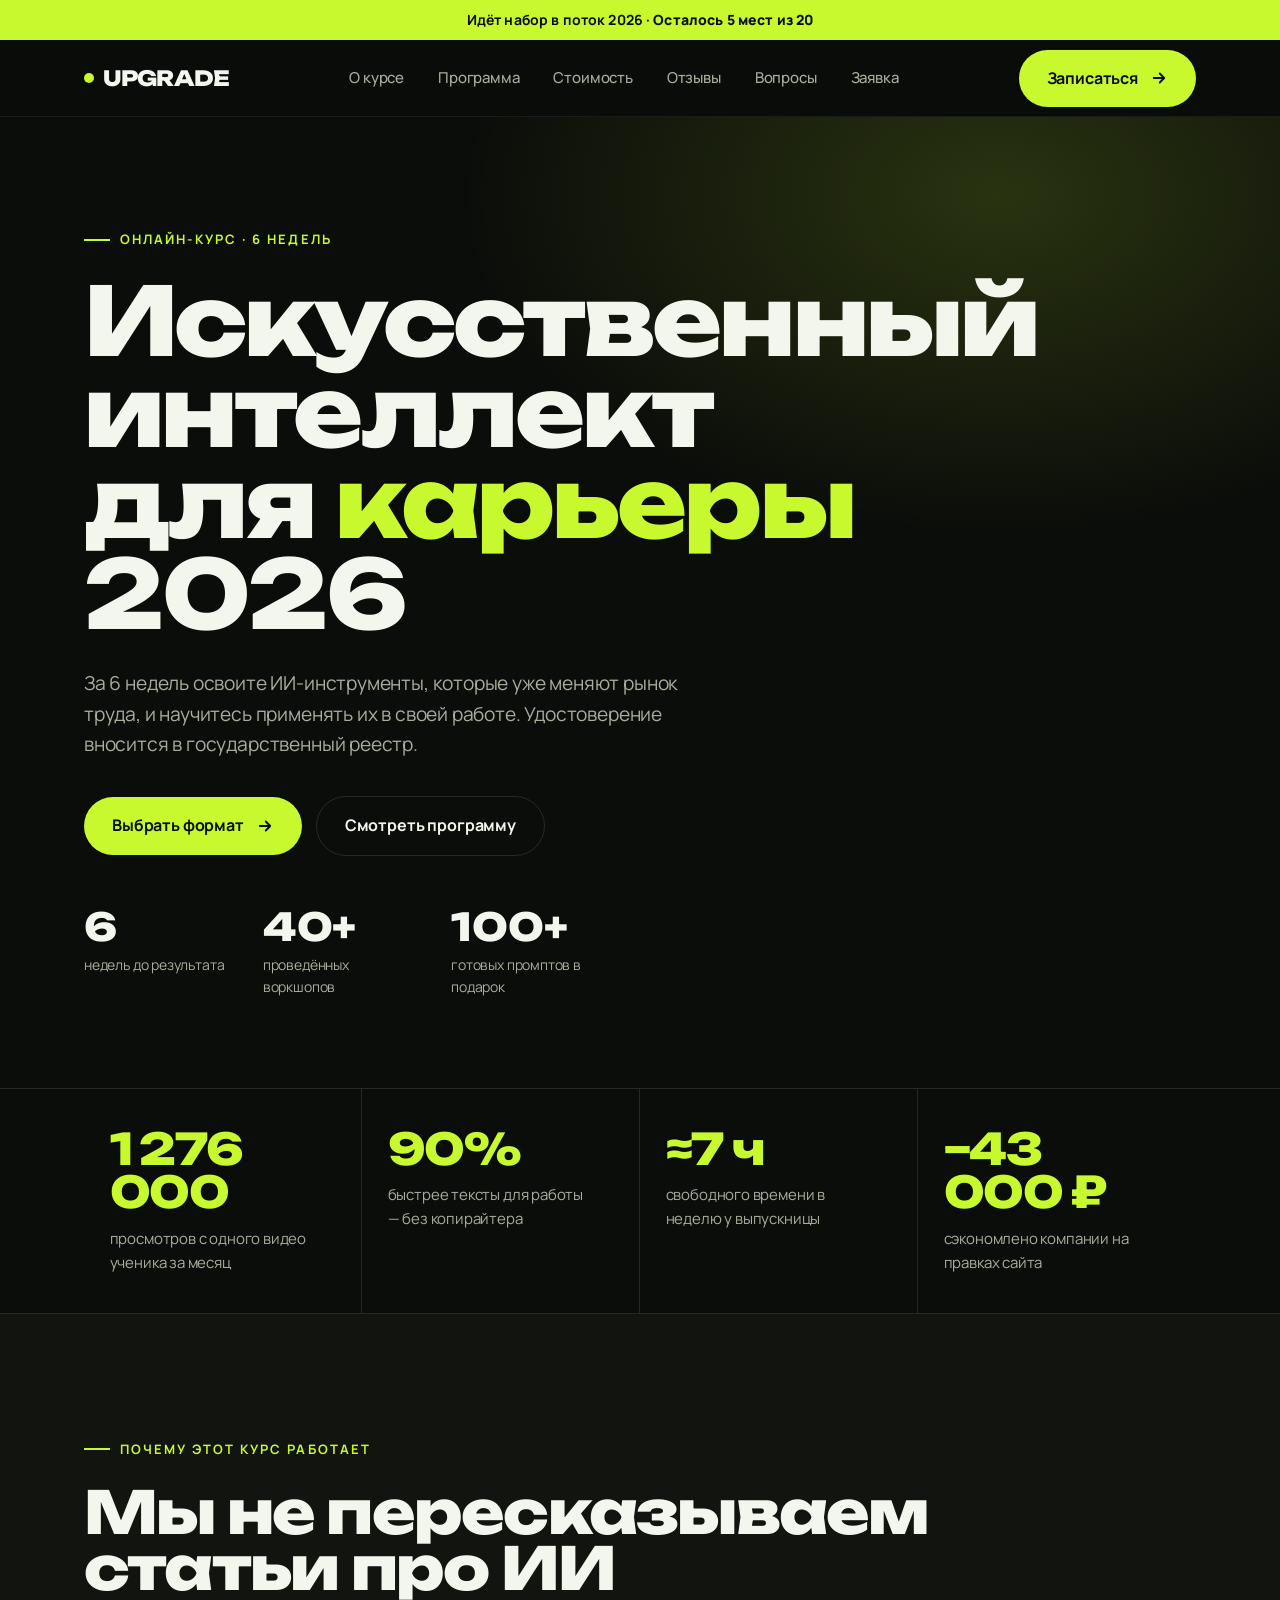
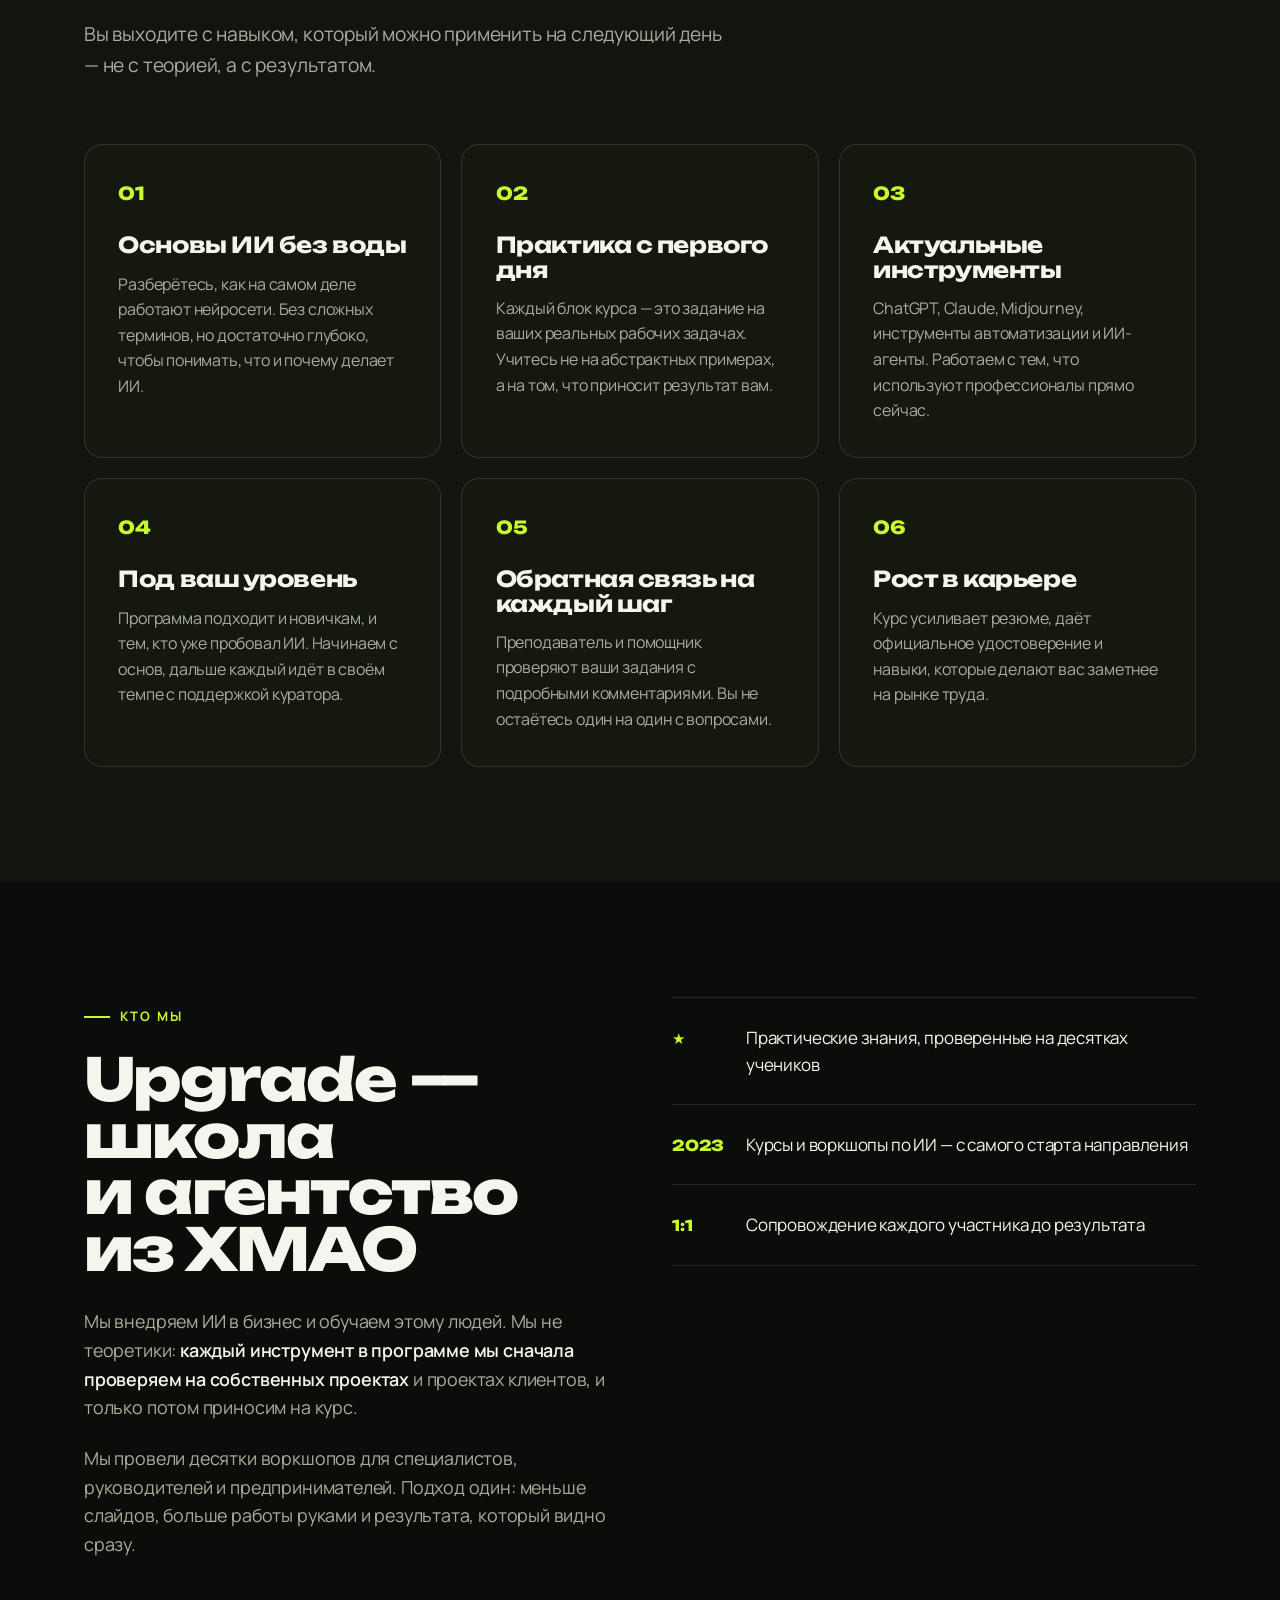
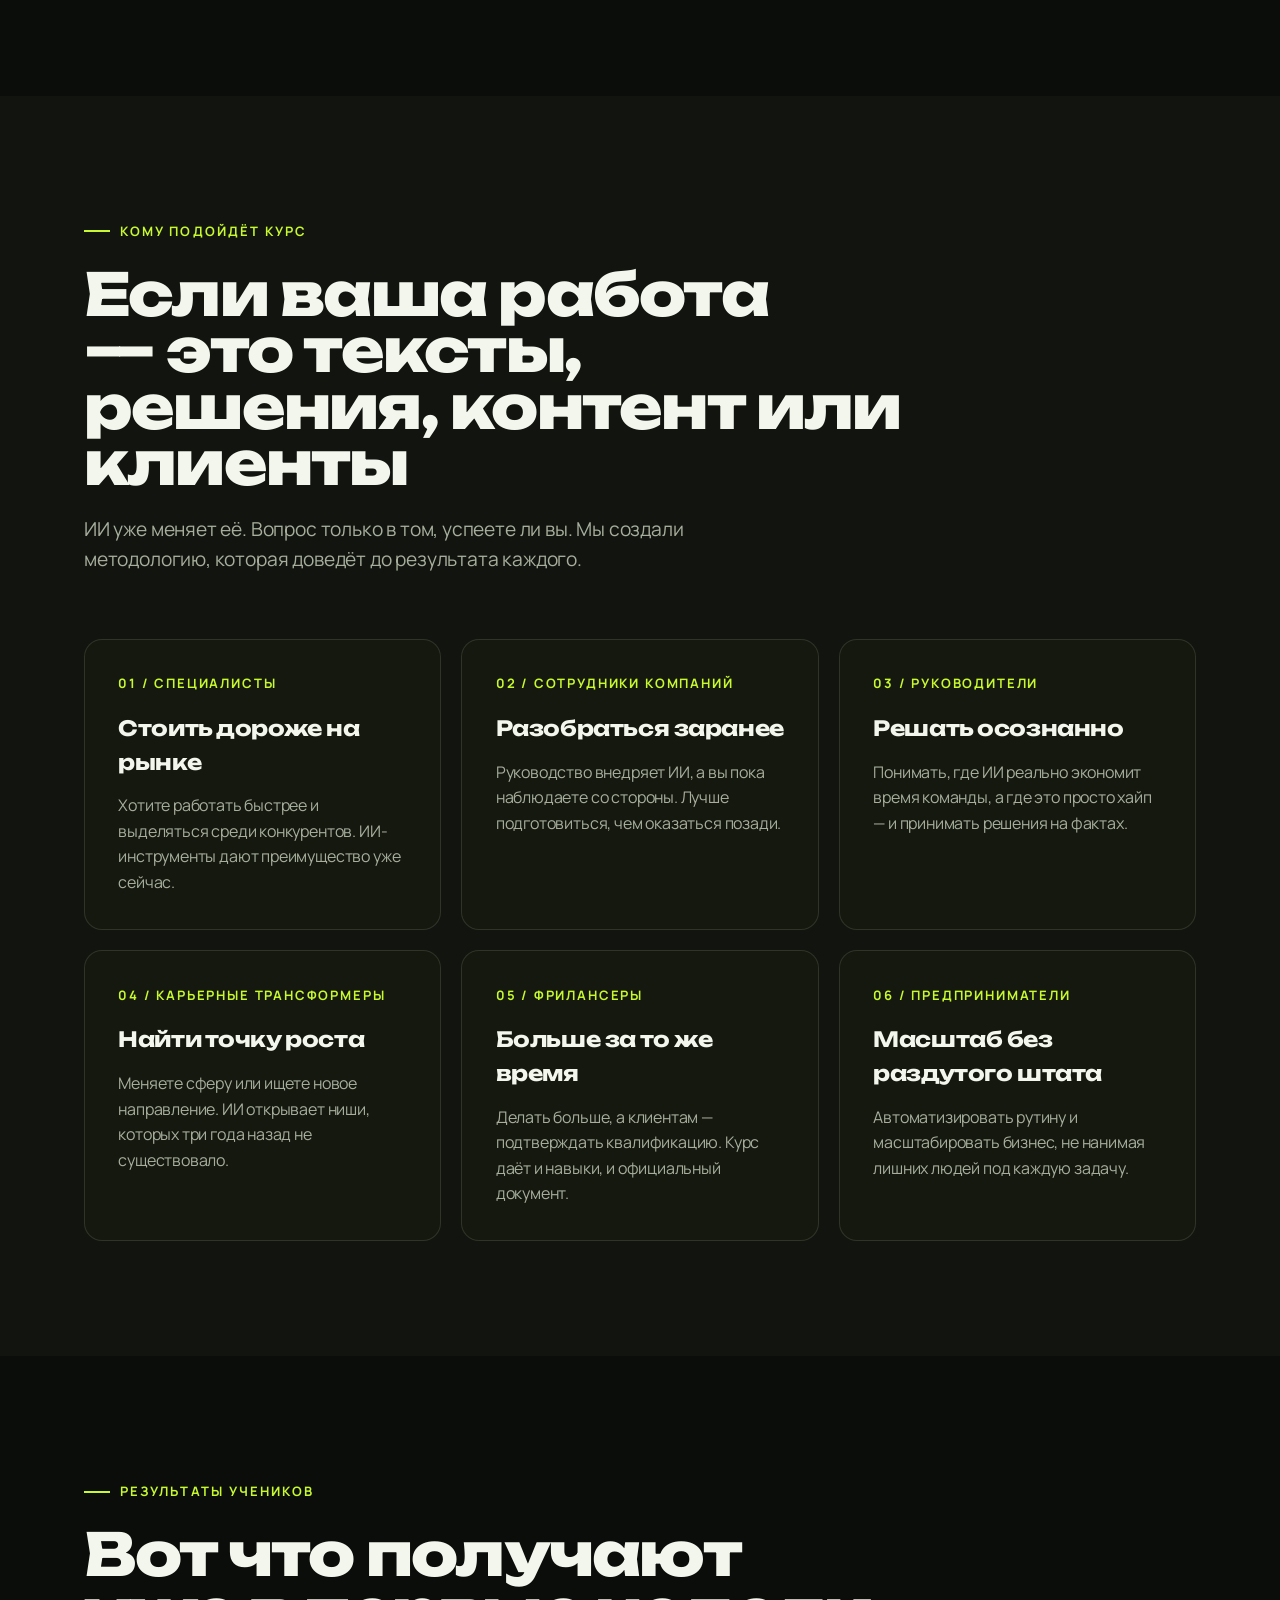
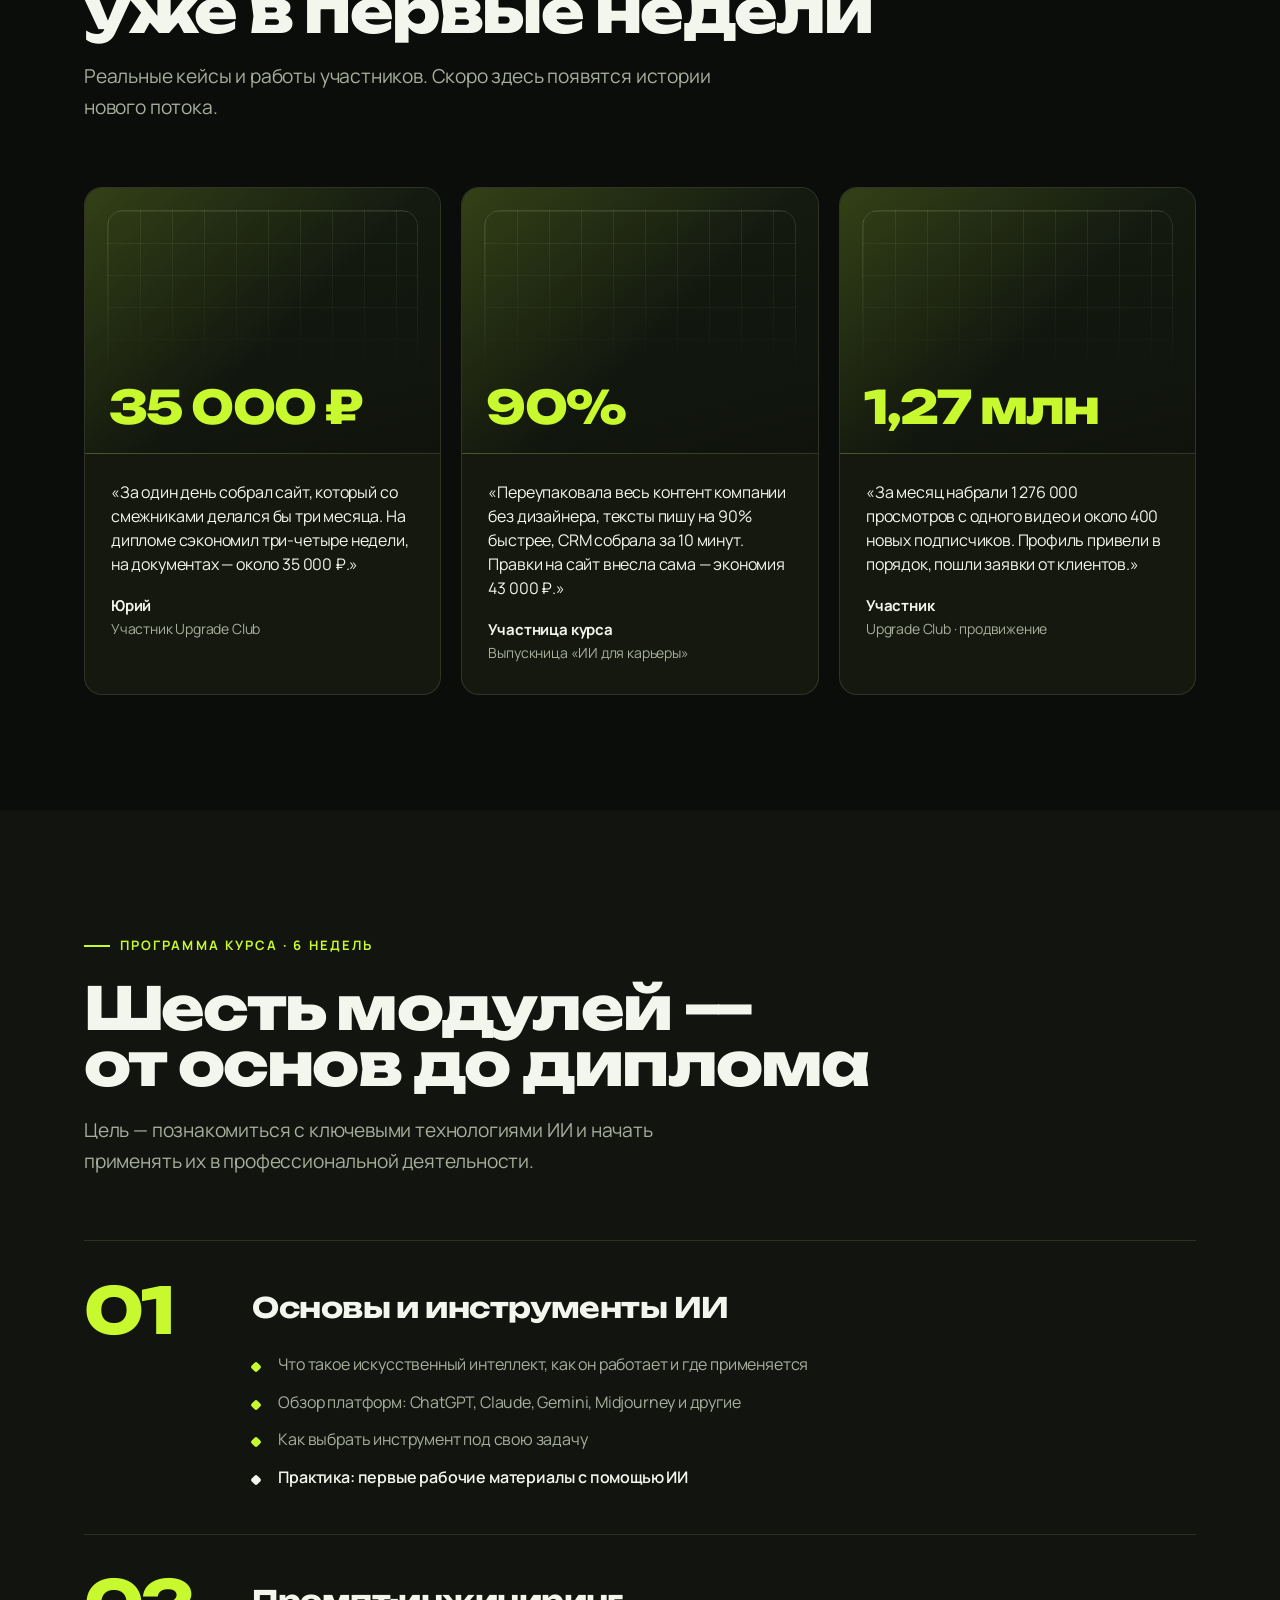
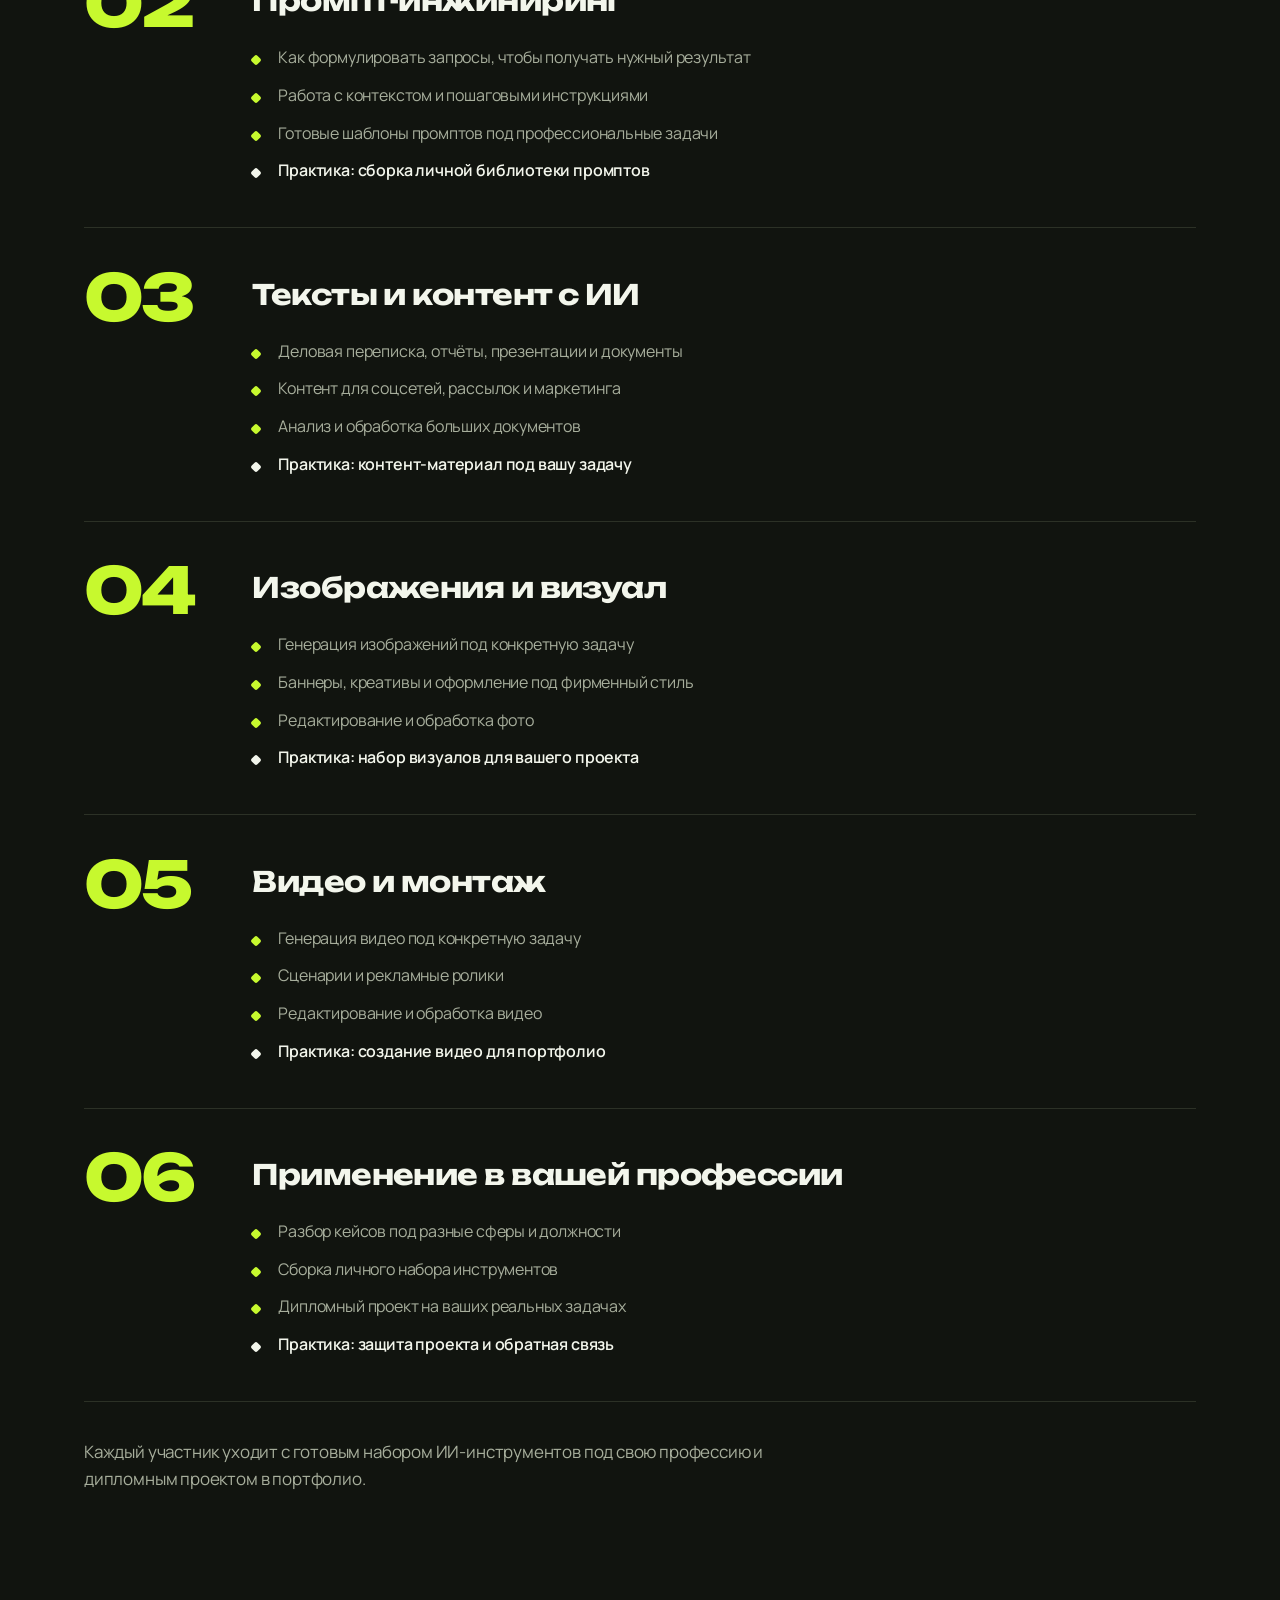
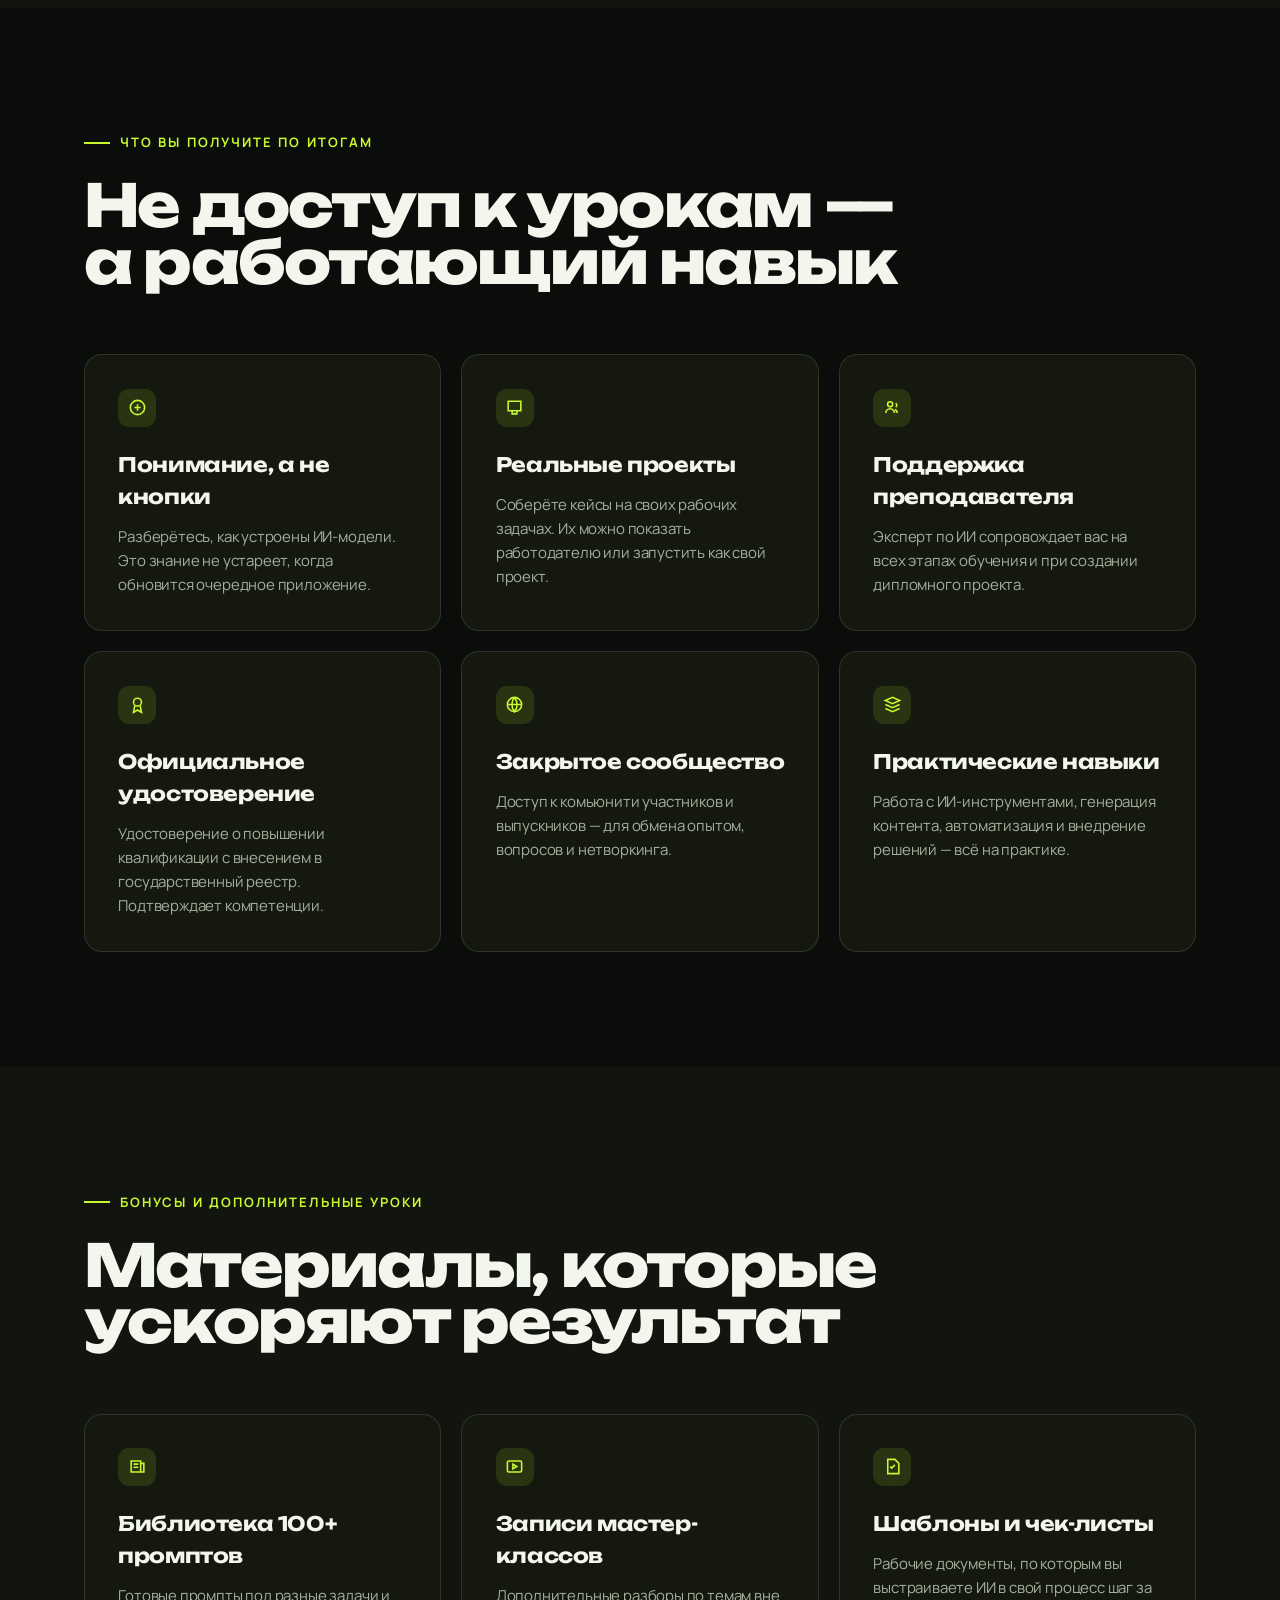
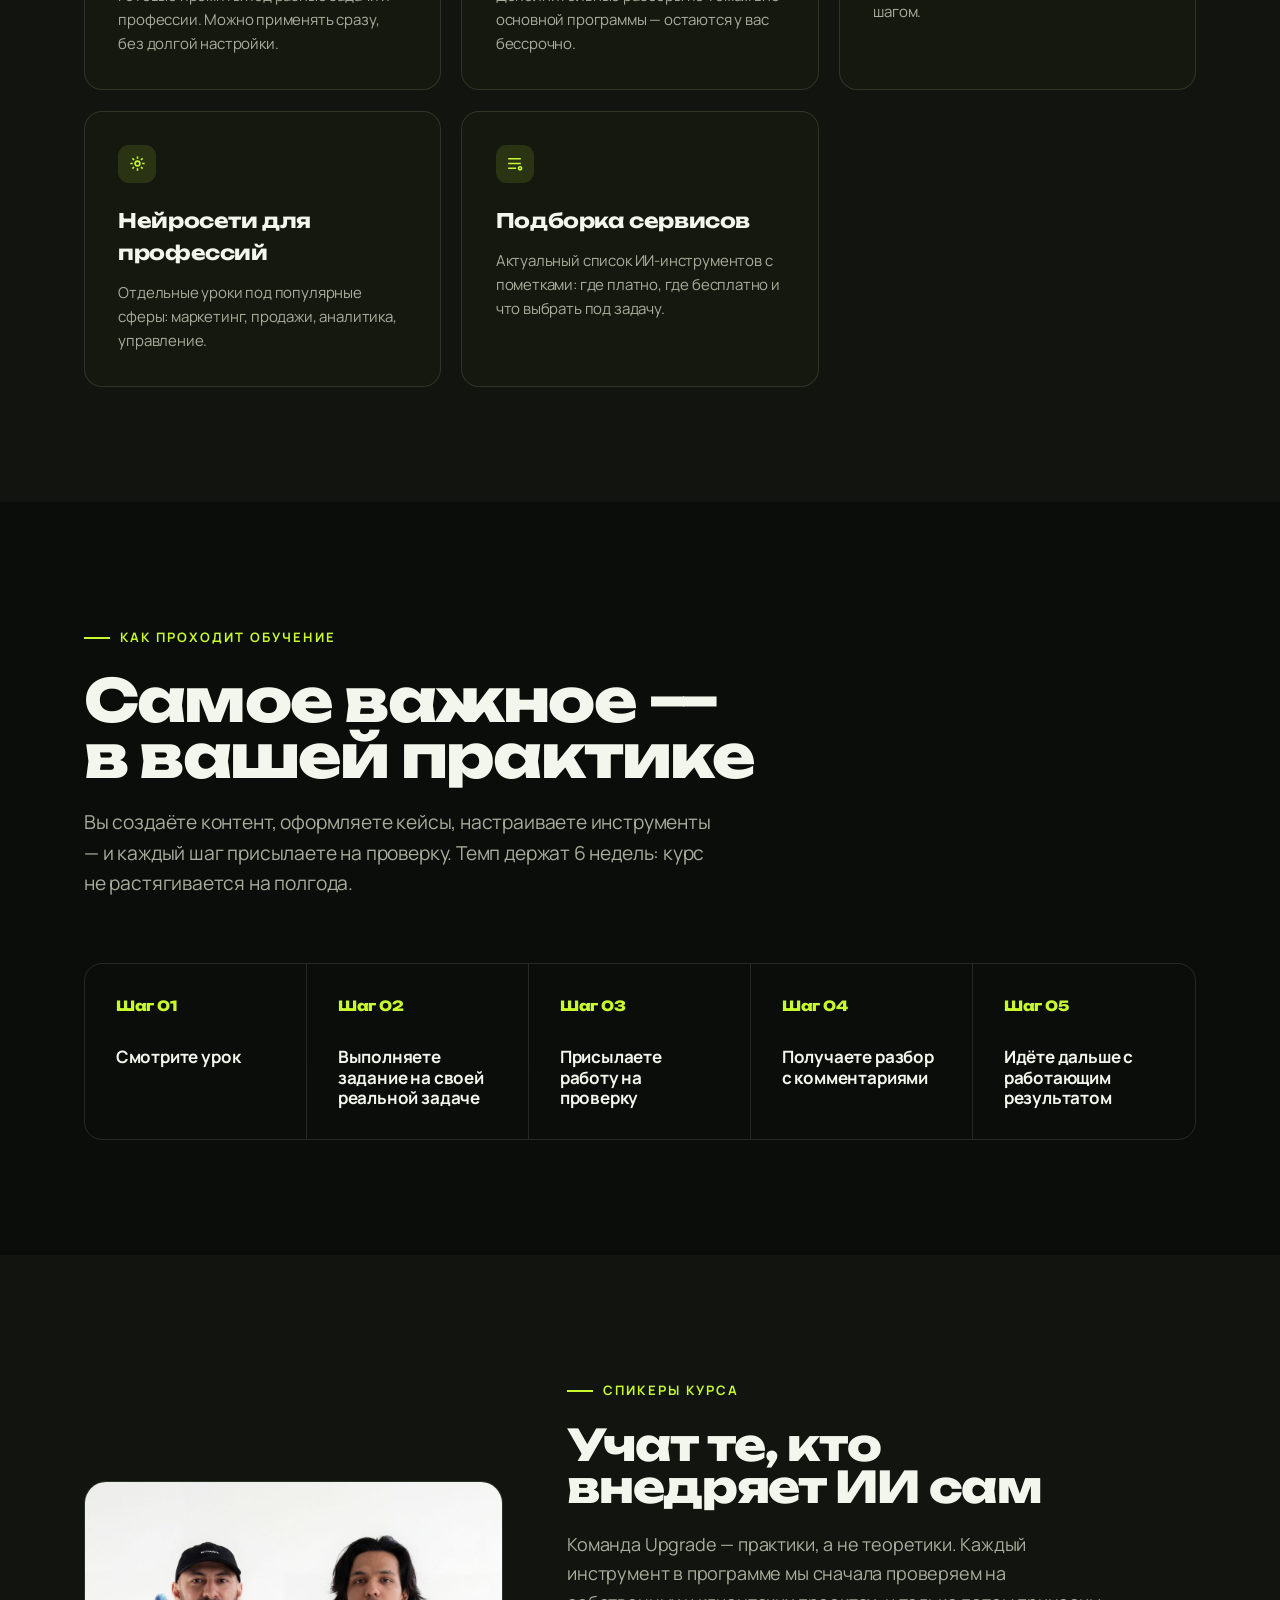
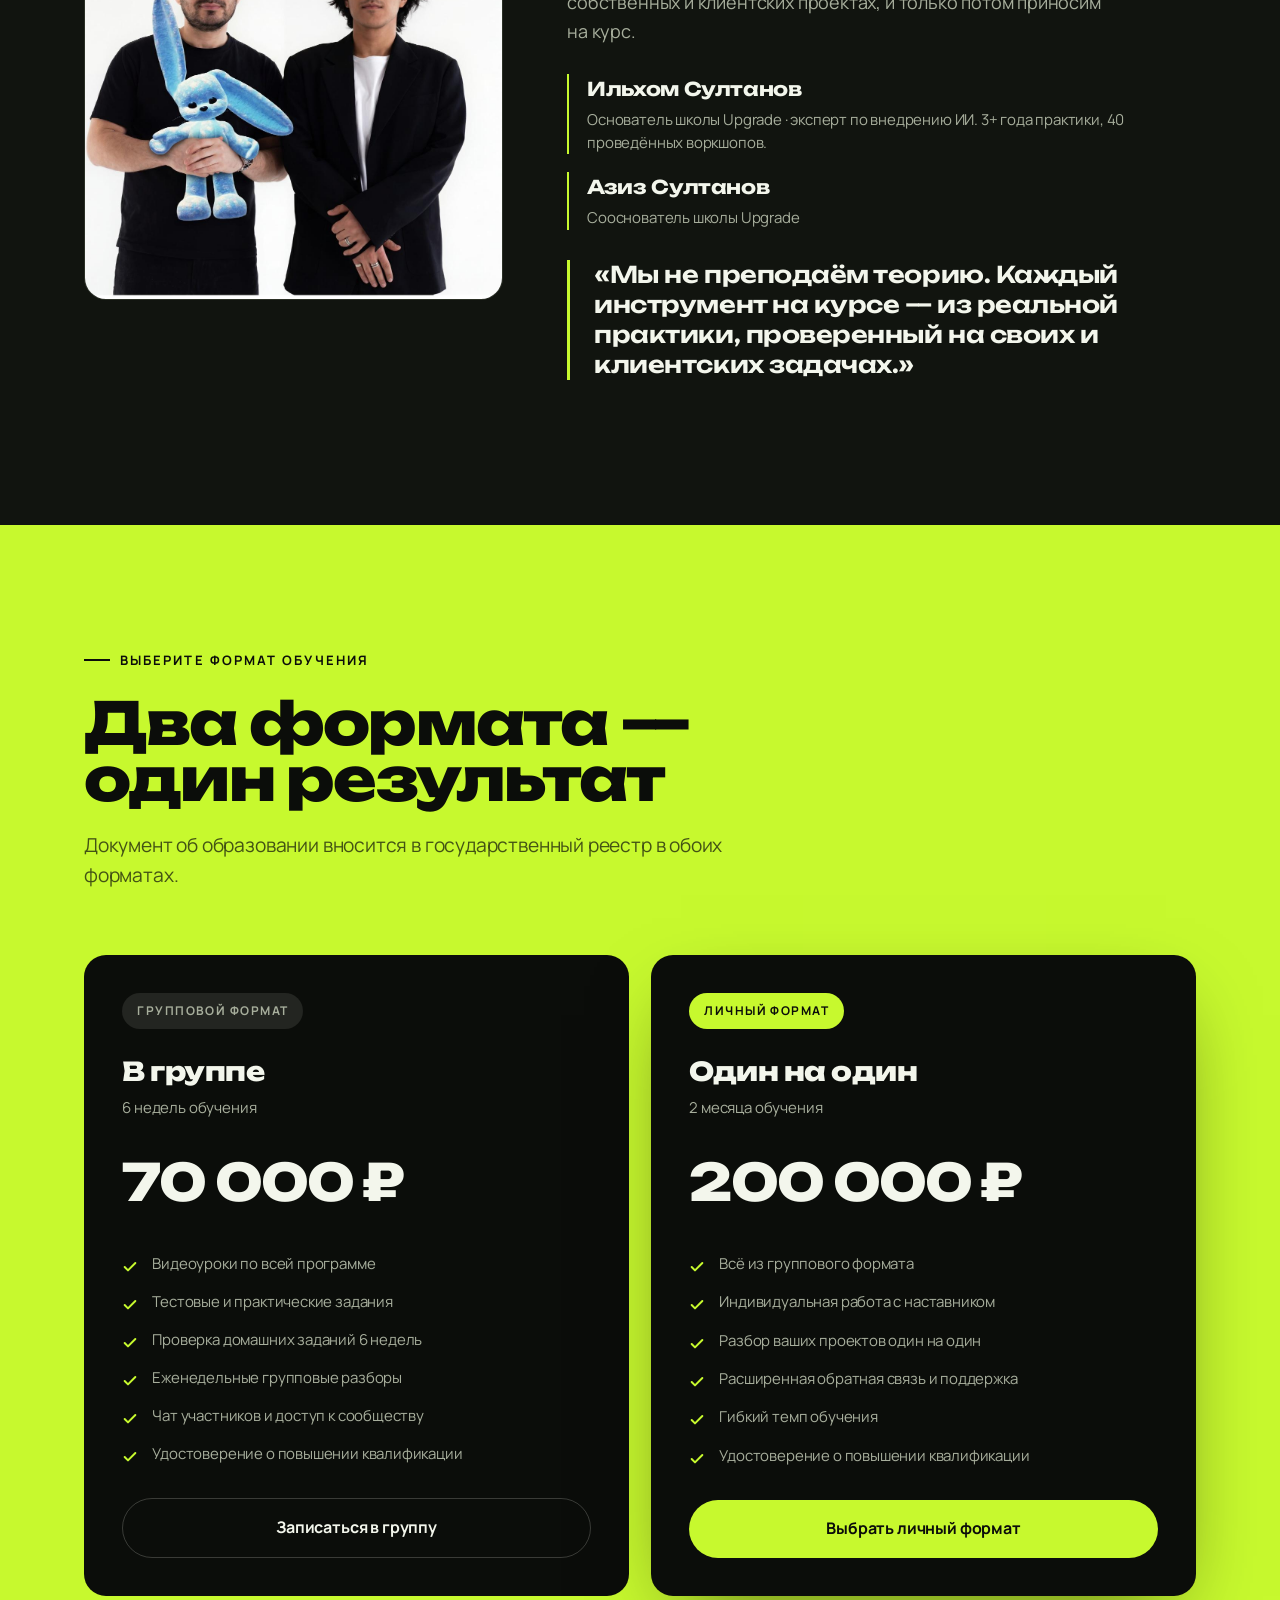
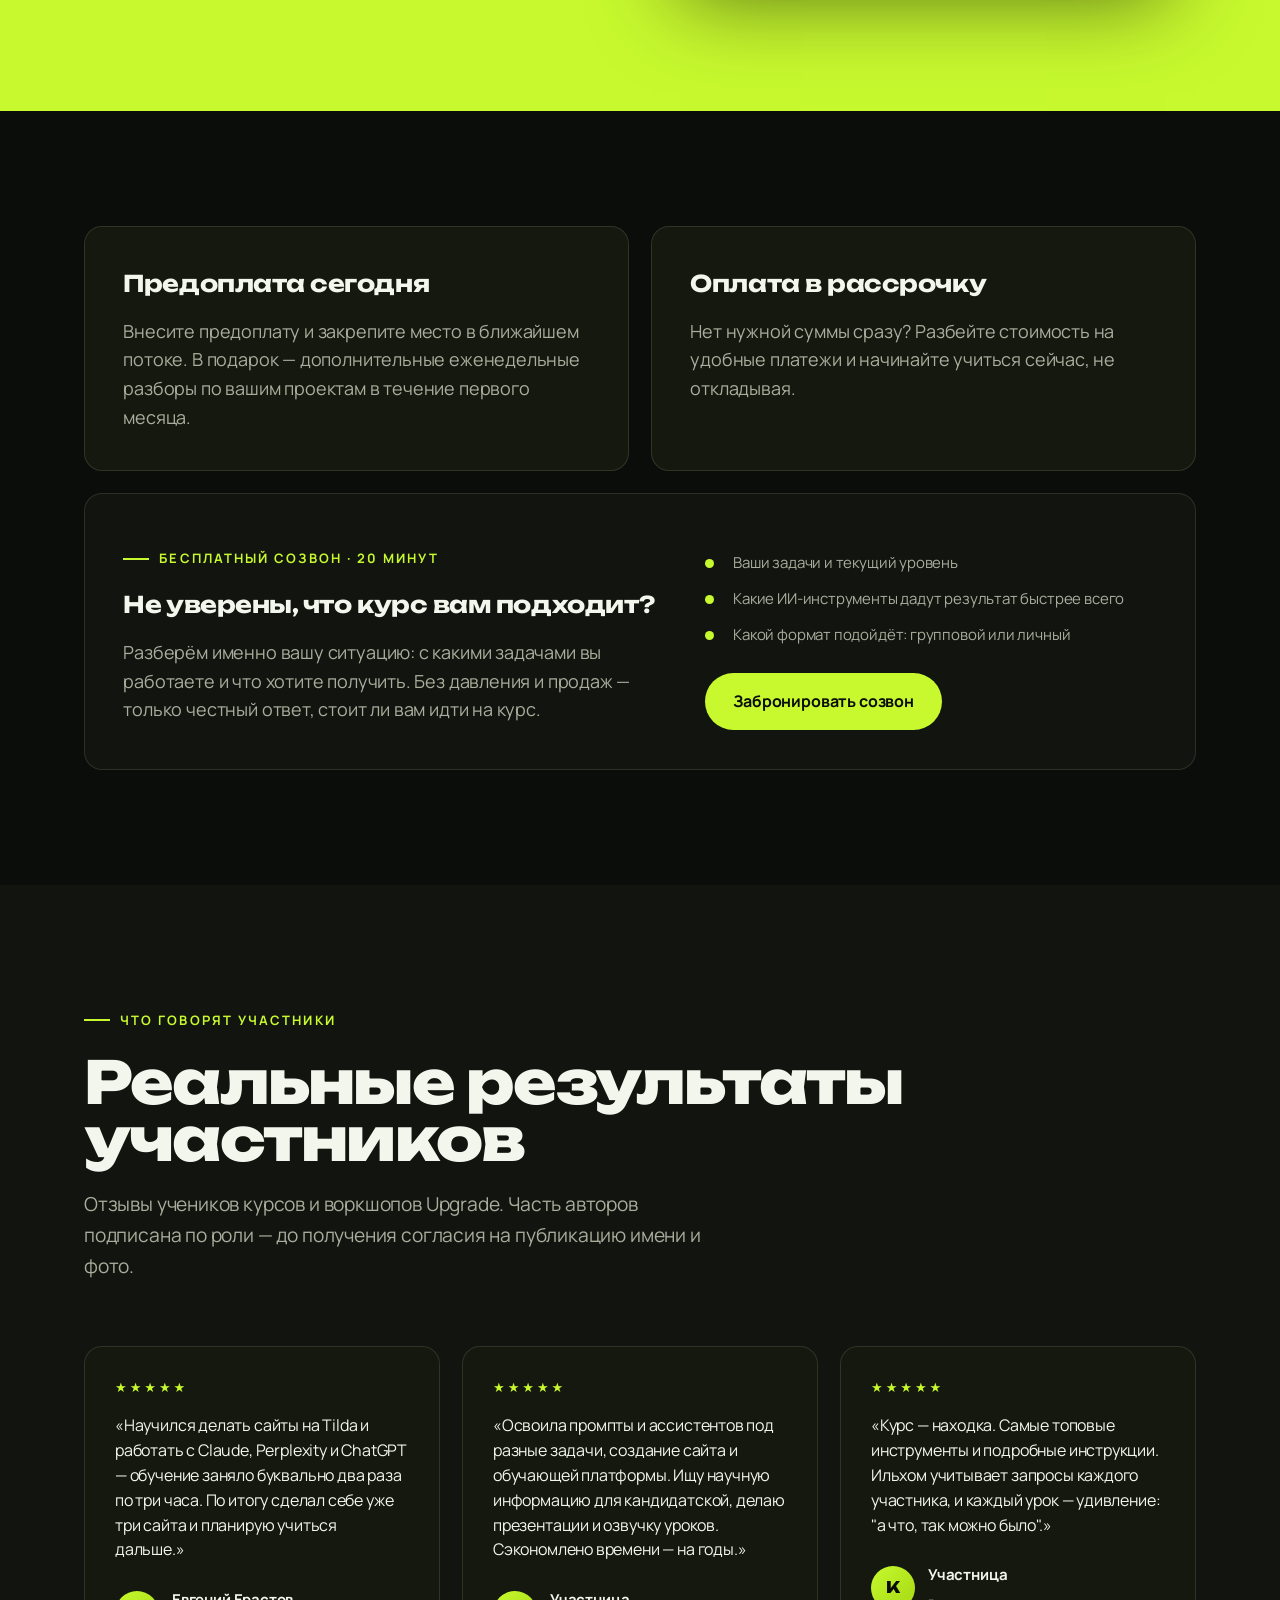
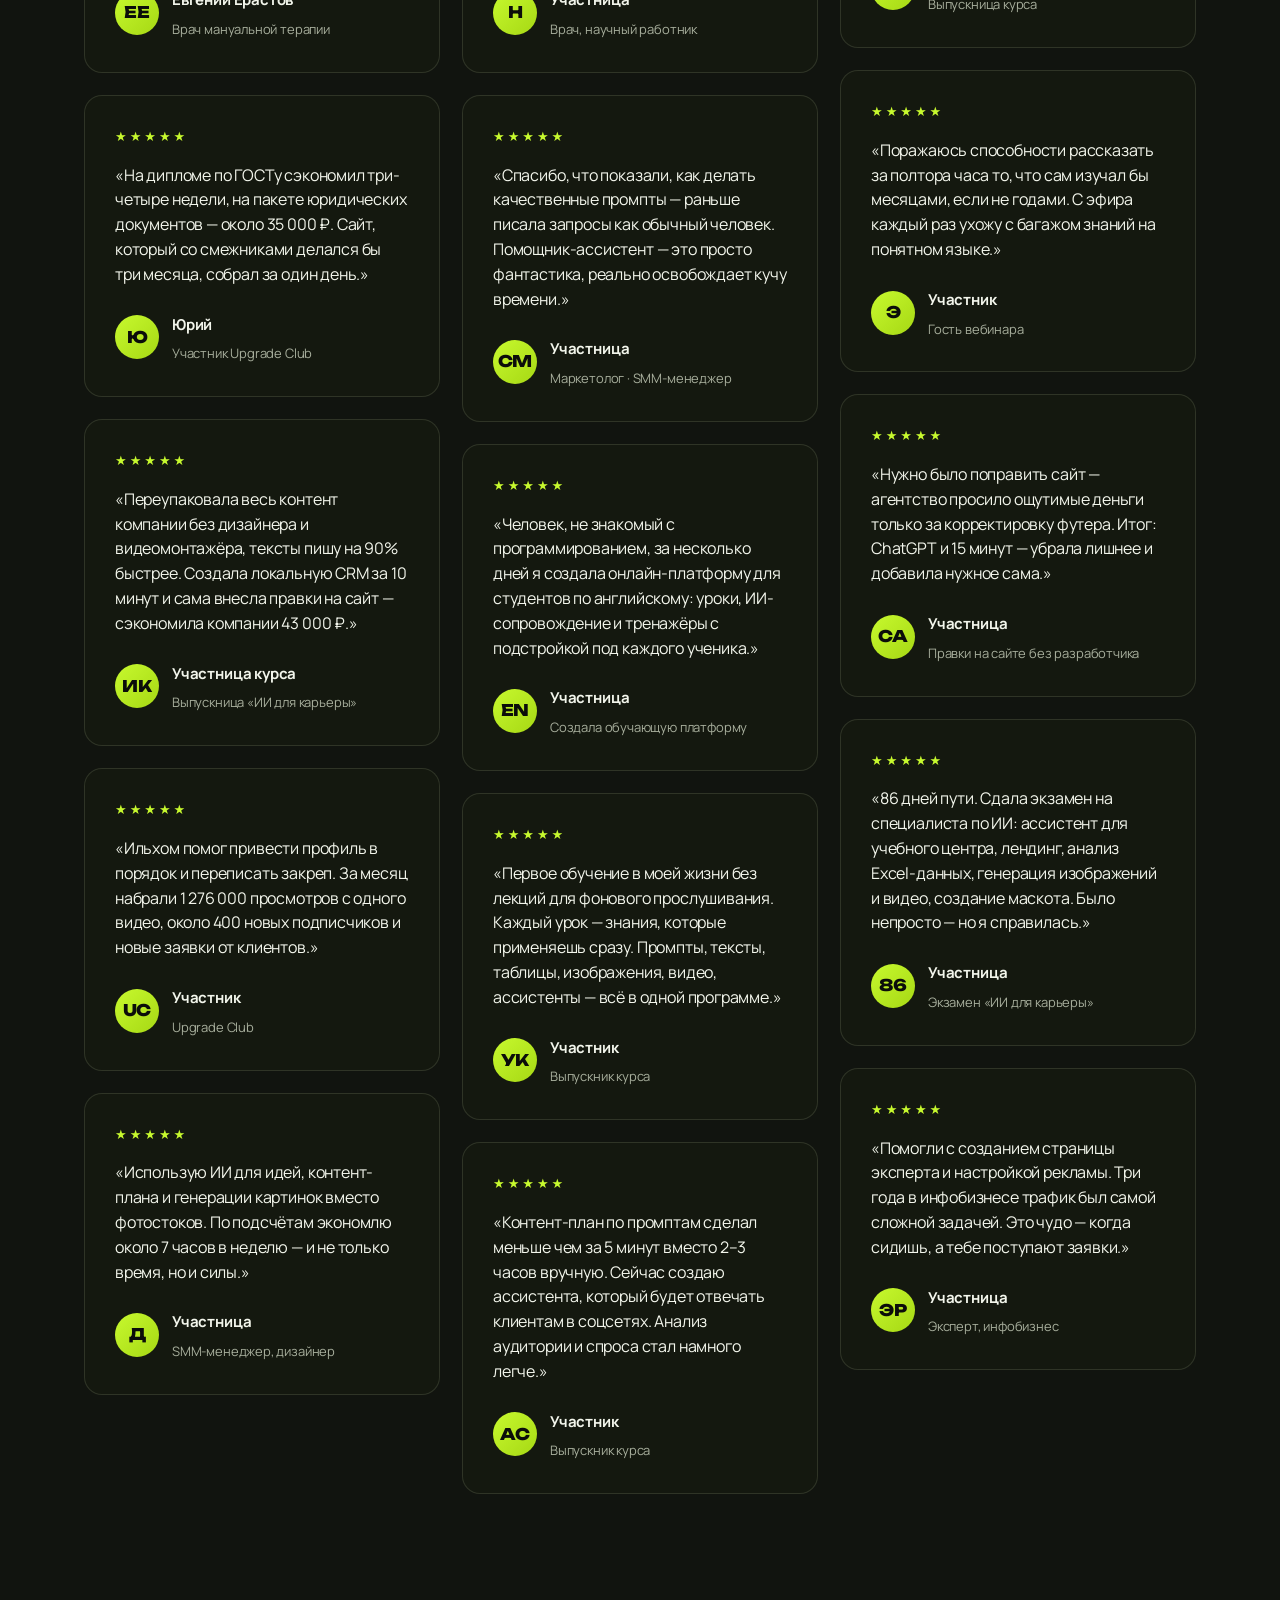
==== commit d0310ee4: "Prepare static site for ongoing development" ====
--- a/ai-career-2026-standalone.html
+++ b/ai-career-2026-standalone.html
@@ -191,6 +191,109 @@
 .grid-2 { grid-template-columns: repeat(2, 1fr); }
 .grid-3 { grid-template-columns: repeat(3, 1fr); }
 
+/* ---------- Lead form ---------- */
+.lead {
+  display: grid;
+  grid-template-columns: .95fr 1.05fr;
+  gap: clamp(32px, 5vw, 72px);
+  align-items: start;
+}
+.lead__copy p {
+  color: var(--ink-dim);
+  font-size: clamp(17px, 1.5vw, 21px);
+  max-width: 620px;
+  margin-top: 24px;
+}
+.lead__form {
+  background: var(--bg-card);
+  border: 1px solid var(--line);
+  border-radius: var(--radius);
+  padding: clamp(26px, 3vw, 42px);
+  display: grid;
+  gap: 18px;
+}
+.lead__form label {
+  display: grid;
+  gap: 8px;
+}
+.lead__form label span {
+  color: var(--ink-dim);
+  font-size: 14px;
+  font-weight: 700;
+}
+.lead__form input,
+.lead__form select,
+.lead__form textarea {
+  width: 100%;
+  border: 1px solid var(--line);
+  border-radius: 12px;
+  background: var(--bg);
+  color: var(--ink);
+  font: inherit;
+  font-size: 16px;
+  padding: 14px 16px;
+  outline: none;
+}
+.lead__form textarea {
+  resize: vertical;
+}
+.lead__form input:focus,
+.lead__form select:focus,
+.lead__form textarea:focus {
+  border-color: var(--lime);
+}
+.lead__note {
+  color: var(--ink-faint);
+  font-size: 13px;
+  line-height: 1.5;
+}
+.lead__note a {
+  color: var(--lime);
+}
+
+/* ---------- Document pages ---------- */
+.doc-page {
+  min-height: 100vh;
+}
+.doc {
+  max-width: 860px;
+  padding-block: clamp(56px, 8vw, 110px);
+}
+.doc__back {
+  color: var(--lime);
+  font-weight: 700;
+  display: inline-flex;
+  margin-bottom: 34px;
+}
+.doc h1 {
+  font-family: var(--display);
+  font-size: clamp(34px, 5vw, 64px);
+  line-height: 1;
+  letter-spacing: -.03em;
+  margin-bottom: 28px;
+  overflow-wrap: anywhere;
+}
+.doc h2 {
+  font-family: var(--display);
+  font-size: clamp(22px, 2.4vw, 30px);
+  line-height: 1.1;
+  letter-spacing: -.02em;
+  margin: 42px 0 16px;
+}
+.doc p,
+.doc li {
+  color: var(--ink-dim);
+  overflow-wrap: anywhere;
+}
+.doc ul {
+  display: grid;
+  gap: 10px;
+  margin: 14px 0 0 22px;
+}
+.doc strong {
+  color: var(--ink);
+}
+
 /* ---------- Reveal animation ---------- */
 @media (prefers-reduced-motion: no-preference) {
   .js .reveal { opacity: 0; transform: translateY(26px); transition: opacity .7s ease, transform .7s cubic-bezier(.2,.8,.2,1); }
@@ -205,6 +308,7 @@
 /* ---------- Responsive ---------- */
 @media (max-width: 900px) {
   .grid-3 { grid-template-columns: repeat(2, 1fr); }
+  .lead { grid-template-columns: 1fr; }
 }
 @media (max-width: 640px) {
   body { font-size: 16px; }
@@ -531,6 +635,7 @@
       <a href="#pricing">Стоимость</a>
       <a href="#reviews">Отзывы</a>
       <a href="#faq">Вопросы</a>
+      <a href="#lead">Заявка</a>
     </nav>
     <div class="nav__cta">
       <a href="https://t.me/ilhom_upgrade" target="_blank" rel="noopener" class="btn btn--lime">Записаться
@@ -551,6 +656,7 @@
     <a href="#pricing">Стоимость</a>
     <a href="#reviews">Отзывы</a>
     <a href="#faq">Вопросы</a>
+    <a href="#lead">Заявка</a>
     <a href="#contacts">Контакты</a>
   </nav>
   <a href="https://t.me/ilhom_upgrade" target="_blank" rel="noopener" class="btn btn--lime mmenu__cta">Записаться на курс
@@ -999,13 +1105,50 @@
   </div>
 </section>
 
+<!-- ============ Заявка ============ -->
+<section class="section" id="lead">
+  <div class="wrap lead">
+    <div class="lead__copy reveal">
+      <span class="eyebrow">Оставить заявку</span>
+      <h2 class="display">Разберём вашу задачу<br>до старта курса</h2>
+      <p>Напишите, чем занимаетесь и какой результат хотите получить. Ответим в Telegram или по указанному контакту и подскажем, какой формат подойдёт.</p>
+    </div>
+    <form class="lead__form reveal" data-d="1" data-lead-form>
+      <label>
+        <span>Имя</span>
+        <input name="name" type="text" autocomplete="name" required />
+      </label>
+      <label>
+        <span>Телефон или Telegram</span>
+        <input name="contact" type="text" autocomplete="tel" placeholder="@username или +7..." required />
+      </label>
+      <label>
+        <span>Формат</span>
+        <select name="format" required>
+          <option value="Групповой формат">Групповой формат</option>
+          <option value="Личный формат 1:1">Личный формат 1:1</option>
+          <option value="Пока не знаю">Пока не знаю</option>
+        </select>
+      </label>
+      <label>
+        <span>Что хотите прокачать с ИИ?</span>
+        <textarea name="message" rows="4" placeholder="Например: контент, работа с документами, автоматизация, карьерный переход"></textarea>
+      </label>
+      <button class="btn btn--lime" type="submit">Отправить заявку
+        <svg viewBox="0 0 24 24" fill="none" stroke="currentColor" stroke-width="2.4" stroke-linecap="round" stroke-linejoin="round"><path d="M5 12h14M13 6l6 6-6 6"/></svg>
+      </button>
+      <p class="lead__note">Форма откроет письмо на upgrade-hmao@yandex.ru. Можно также написать напрямую в Telegram: <a href="https://t.me/ilhom_upgrade" target="_blank" rel="noopener">@ilhom_upgrade</a>.</p>
+    </form>
+  </div>
+</section>
+
 <!-- ============ Финальный CTA ============ -->
 <section class="section final">
   <div class="wrap reveal">
     <span class="seats"><span class="pulse"></span>Набор в этот поток · осталось 5 мест из 20</span>
     <h2 class="display">Группа небольшая —<br>намеренно</h2>
     <p>Чтобы каждый участник получил внимание преподавателя и разбор своей ситуации. Когда места закончатся, набор закроется до следующего потока.</p>
-    <a href="https://t.me/ilhom_upgrade" target="_blank" rel="noopener" class="btn btn--lime" style="font-size:18px;padding:19px 36px">Забронировать место
+    <a href="#lead" class="btn btn--lime" style="font-size:18px;padding:19px 36px">Забронировать место
       <svg viewBox="0 0 24 24" fill="none" stroke="currentColor" stroke-width="2.4" stroke-linecap="round" stroke-linejoin="round"><path d="M5 12h14M13 6l6 6-6 6"/></svg>
     </a>
   </div>
@@ -1030,9 +1173,9 @@
       </div>
       <div class="footer__col">
         <h5>Документы</h5>
-        <a href="mailto:upgrade-hmao@yandex.ru?subject=%D0%A0%D0%B5%D0%BA%D0%B2%D0%B8%D0%B7%D0%B8%D1%82%D1%8B%20Upgrade">Реквизиты организации</a>
-        <a href="mailto:upgrade-hmao@yandex.ru?subject=%D0%9F%D0%BE%D0%BB%D0%B8%D1%82%D0%B8%D0%BA%D0%B0%20%D0%BA%D0%BE%D0%BD%D1%84%D0%B8%D0%B4%D0%B5%D0%BD%D1%86%D0%B8%D0%B0%D0%BB%D1%8C%D0%BD%D0%BE%D1%81%D1%82%D0%B8%20Upgrade">Политика конфиденциальности</a>
-        <a href="mailto:upgrade-hmao@yandex.ru?subject=%D0%94%D0%BE%D0%B3%D0%BE%D0%B2%D0%BE%D1%80%20%D0%BE%D1%84%D0%B5%D1%80%D1%82%D1%8B%20Upgrade">Договор оферты</a>
+        <a href="requisites.html">Реквизиты организации</a>
+        <a href="privacy.html">Политика конфиденциальности</a>
+        <a href="offer.html">Договор оферты</a>
       </div>
     </div>
     <div class="footer__bottom">
@@ -1043,53 +1186,84 @@
 </footer>
 
 <script>
-  // Mobile menu toggle
-  (function () {
-    var burger = document.getElementById('burger');
-    var mmenu = document.getElementById('mmenu');
-    if (!burger || !mmenu) return;
-    function setOpen(open) {
+(() => {
+  const burger = document.getElementById('burger');
+  const mmenu = document.getElementById('mmenu');
+
+  if (burger && mmenu) {
+    const setOpen = (open) => {
       burger.classList.toggle('open', open);
       mmenu.classList.toggle('open', open);
       document.body.classList.toggle('menu-open', open);
       burger.setAttribute('aria-expanded', open ? 'true' : 'false');
       mmenu.setAttribute('aria-hidden', open ? 'false' : 'true');
-    }
-    burger.addEventListener('click', function () { setOpen(!mmenu.classList.contains('open')); });
-    mmenu.querySelectorAll('a').forEach(function (a) { a.addEventListener('click', function () { setOpen(false); }); });
-    document.addEventListener('keydown', function (e) { if (e.key === 'Escape') setOpen(false); });
-  })();
-</script>
-<script>
-  // Scroll reveal — rAF + scroll/resize, with initial pass (no IntersectionObserver)
-  (function () {
-    var els = Array.prototype.slice.call(document.querySelectorAll('.reveal'));
-    var ticking = false;
-    function check() {
-      ticking = false;
-      var vh = window.innerHeight || document.documentElement.clientHeight;
-      for (var i = els.length - 1; i >= 0; i--) {
-        var el = els[i];
-        var top = el.getBoundingClientRect().top;
-        if (top < vh * 0.92) {
-          el.classList.add('in');
-          els.splice(i, 1);
-        }
-      }
-      if (els.length === 0) {
-        window.removeEventListener('scroll', onScroll);
-        window.removeEventListener('resize', onScroll);
+    };
+
+    burger.addEventListener('click', () => setOpen(!mmenu.classList.contains('open')));
+    mmenu.querySelectorAll('a').forEach((link) => {
+      link.addEventListener('click', () => setOpen(false));
+    });
+    document.addEventListener('keydown', (event) => {
+      if (event.key === 'Escape') setOpen(false);
+    });
+  }
+
+  const revealEls = Array.from(document.querySelectorAll('.reveal'));
+  let ticking = false;
+
+  const checkReveal = () => {
+    ticking = false;
+    const vh = window.innerHeight || document.documentElement.clientHeight;
+
+    for (let i = revealEls.length - 1; i >= 0; i -= 1) {
+      const el = revealEls[i];
+      if (el.getBoundingClientRect().top < vh * 0.92) {
+        el.classList.add('in');
+        revealEls.splice(i, 1);
       }
     }
-    function onScroll() {
-      if (!ticking) { ticking = true; requestAnimationFrame(check); }
+
+    if (revealEls.length === 0) {
+      window.removeEventListener('scroll', onScroll);
+      window.removeEventListener('resize', onScroll);
     }
+  };
+
+  function onScroll() {
+    if (!ticking) {
+      ticking = true;
+      requestAnimationFrame(checkReveal);
+    }
+  }
+
+  if (revealEls.length > 0) {
     window.addEventListener('scroll', onScroll, { passive: true });
     window.addEventListener('resize', onScroll);
-    check();
-    // safety: ensure everything is visible shortly after load regardless
-    setTimeout(function () { els.forEach(function (el) { el.classList.add('in'); }); }, 2500);
-  })();
+    checkReveal();
+    setTimeout(() => revealEls.forEach((el) => el.classList.add('in')), 2500);
+  }
+
+  const leadForm = document.querySelector('[data-lead-form]');
+  if (leadForm) {
+    leadForm.addEventListener('submit', (event) => {
+      event.preventDefault();
+      const data = new FormData(leadForm);
+      const body = [
+        'Новая заявка на курс «ИИ для карьеры 2026»',
+        '',
+        `Имя: ${data.get('name') || ''}`,
+        `Контакт: ${data.get('contact') || ''}`,
+        `Формат: ${data.get('format') || ''}`,
+        `Задача: ${data.get('message') || ''}`,
+      ].join('\n');
+
+      const subject = encodeURIComponent('Заявка на курс ИИ для карьеры 2026');
+      const mailBody = encodeURIComponent(body);
+      window.location.href = `mailto:upgrade-hmao@yandex.ru?subject=${subject}&body=${mailBody}`;
+    });
+  }
+})();
+
 </script>
 </body>
 </html>
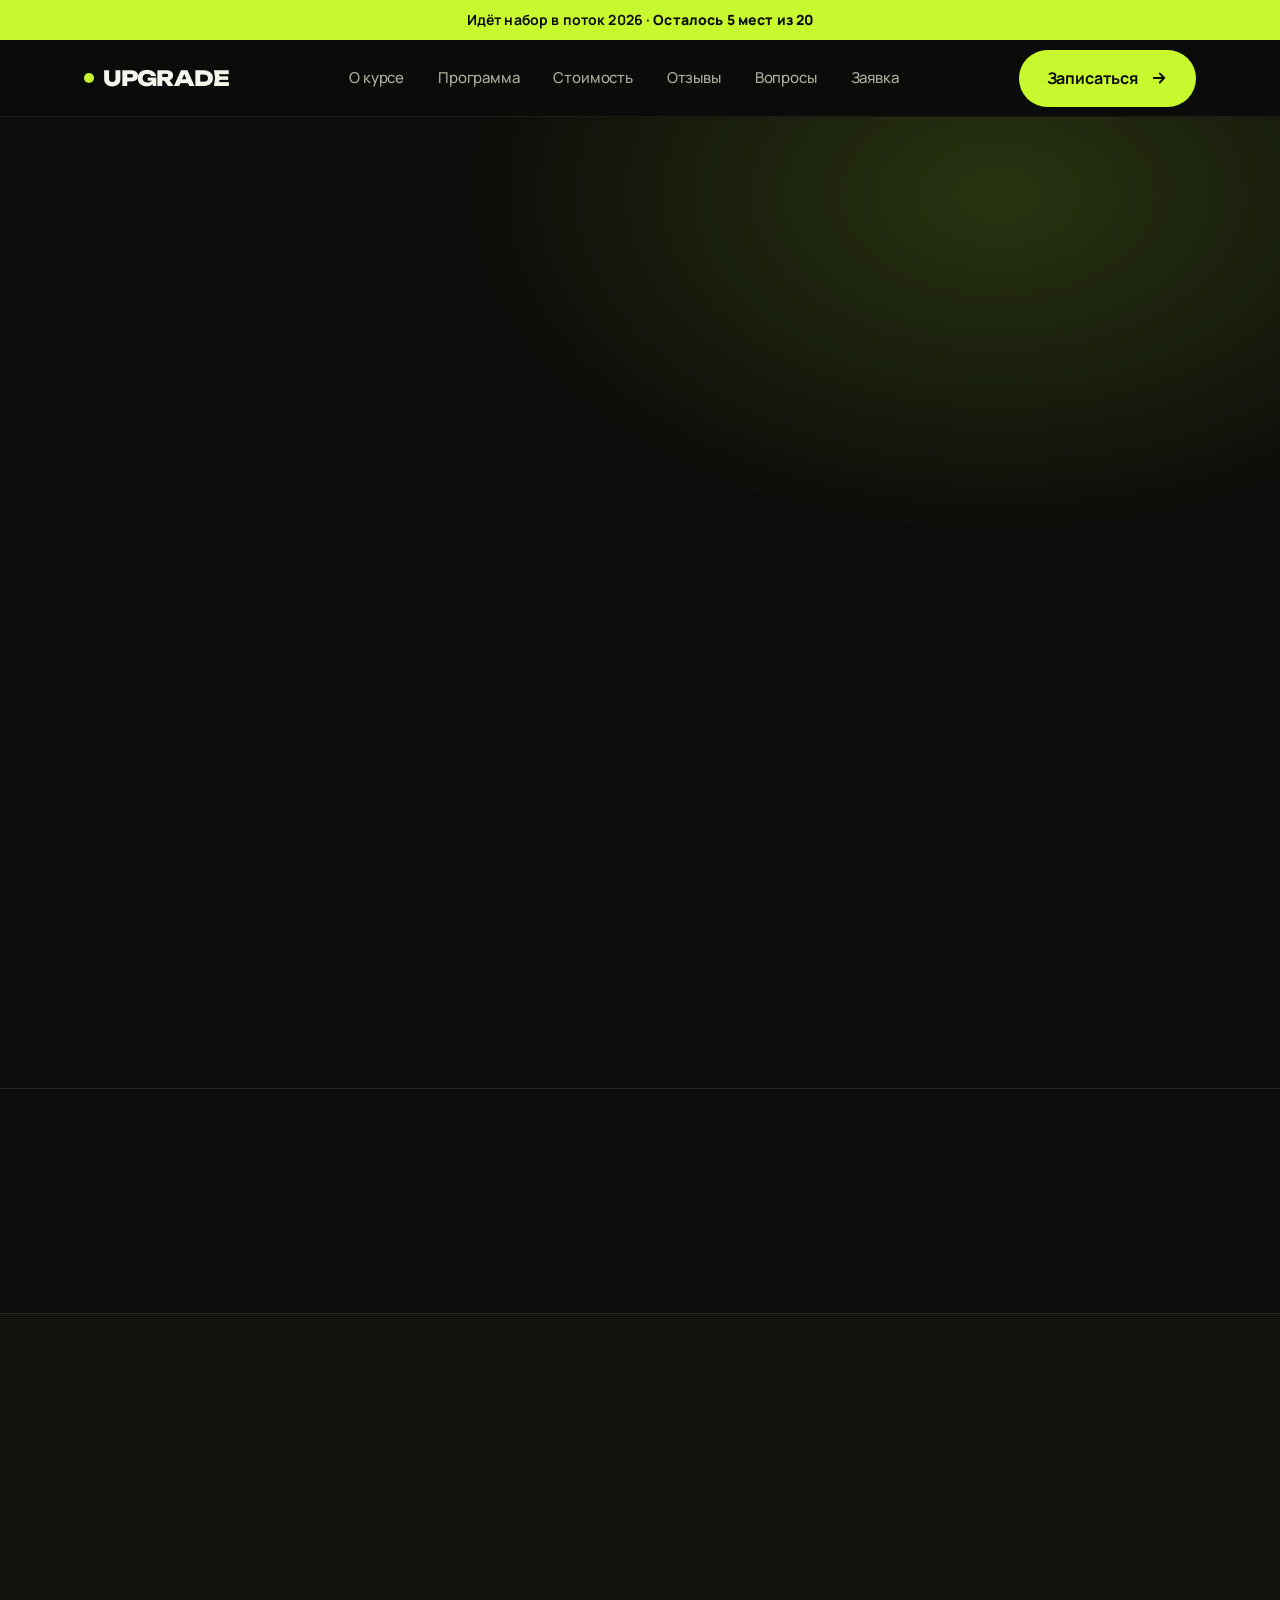
==== commit 6fdb769b: "Add Upgrade photos to course landing" ====
--- a/ai-career-2026-standalone.html
+++ b/ai-career-2026-standalone.html
@@ -13,13 +13,13 @@
 <meta property="og:locale" content="ru_RU" />
 <meta property="og:url" content="https://ai-career-ilhom-sultanovs-projects.vercel.app/" />
 <meta property="og:site_name" content="Upgrade" />
-<meta property="og:image" content="[data-uri]" />
-<meta property="og:image:alt" content="Спикеры курса «Искусственный интеллект для карьеры 2026»" />
+<meta property="og:image" content="https://ai-career-ilhom-sultanovs-projects.vercel.app/assets/training-audience.jpg" />
+<meta property="og:image:alt" content="Выступление Upgrade по искусственному интеллекту" />
 <meta name="twitter:card" content="summary_large_image" />
 <meta name="twitter:title" content="Искусственный интеллект для карьеры 2026 — Upgrade" />
 <meta name="twitter:description" content="За 6 недель освоите ИИ-инструменты для карьеры. Практика, наставник, удостоверение в госреестре." />
-<meta name="twitter:image" content="[data-uri]" />
-<link rel="icon" href="data:image/svg+xml,%3Csvg%20xmlns%3D%22http%3A%2F%2Fwww.w3.org%2F2000%2Fsvg%22%20viewBox%3D%220%200%2064%2064%22%3E%0A%20%20%3Crect%20width%3D%2264%22%20height%3D%2264%22%20rx%3D%2214%22%20fill%3D%22%230B0D0A%22%2F%3E%0A%20%20%3Ccircle%20cx%3D%2219%22%20cy%3D%2219%22%20r%3D%226%22%20fill%3D%22%23C7F92E%22%2F%3E%0A%20%20%3Cpath%20fill%3D%22%23F3F6EC%22%20d%3D%22M18.7%2045%2029.3%2017h6.2L46%2045h-6.7l-2-5.9H27.2L25.3%2045h-6.6Zm10.1-11h6.8l-3.4-10.1L28.8%2034Z%22%2F%3E%0A%3C%2Fsvg%3E%0A" type="image/svg+xml" />
+<meta name="twitter:image" content="https://ai-career-ilhom-sultanovs-projects.vercel.app/assets/training-audience.jpg" />
+<link rel="icon" href="[data-uri]" type="image/svg+xml" />
 <script type="application/ld+json">
 {
   "@context": "https://schema.org",
@@ -51,6 +51,8 @@
   ]
 }
 </script>
+<link rel="preconnect" href="https://fonts.googleapis.com" />
+<link rel="preconnect" href="https://fonts.gstatic.com" crossorigin />
 <link href="https://fonts.googleapis.com/css2?family=Unbounded:wght@600;700;800;900&amp;family=Manrope:wght@400;500;600;700;800&amp;display=swap" rel="stylesheet" />
 <style>
 /* ============================================================
@@ -293,6 +295,73 @@
 .doc strong {
   color: var(--ink);
 }
+.doc__lead {
+  color: var(--ink-dim);
+  font-size: clamp(17px, 1.5vw, 21px);
+  margin-bottom: 34px;
+}
+.doc-grid {
+  display: grid;
+  grid-template-columns: repeat(2, 1fr);
+  gap: 18px;
+  margin: 30px 0;
+}
+.doc-card {
+  background: var(--bg-card);
+  border: 1px solid var(--line);
+  border-radius: var(--radius);
+  padding: clamp(22px, 2.4vw, 30px);
+}
+.doc-card h3 {
+  font-family: var(--display);
+  font-size: 20px;
+  line-height: 1.15;
+  letter-spacing: -.02em;
+  margin-bottom: 12px;
+}
+.doc-card p {
+  margin: 0;
+}
+.doc-meta {
+  color: var(--lime);
+  display: block;
+  font-weight: 800;
+  font-size: 13px;
+  letter-spacing: .14em;
+  text-transform: uppercase;
+  margin-bottom: 14px;
+}
+.doc-cta {
+  background: var(--lime);
+  color: var(--lime-ink);
+  border-radius: var(--radius);
+  padding: clamp(26px, 3vw, 38px);
+  margin-top: 42px;
+}
+.doc-cta h2,
+.doc-cta p {
+  color: var(--lime-ink);
+}
+.doc-cta .btn {
+  background: var(--lime-ink);
+  color: var(--ink);
+  margin-top: 18px;
+}
+.doc-table {
+  display: grid;
+  border-top: 1px solid var(--line);
+  margin-top: 24px;
+}
+.doc-row {
+  display: grid;
+  grid-template-columns: 170px 1fr;
+  gap: 22px;
+  padding: 18px 0;
+  border-bottom: 1px solid var(--line);
+}
+.doc-row strong {
+  color: var(--lime);
+}
 
 /* ---------- Reveal animation ---------- */
 @media (prefers-reduced-motion: no-preference) {
@@ -309,10 +378,12 @@
 @media (max-width: 900px) {
   .grid-3 { grid-template-columns: repeat(2, 1fr); }
   .lead { grid-template-columns: 1fr; }
+  .doc-grid { grid-template-columns: 1fr; }
 }
 @media (max-width: 640px) {
   body { font-size: 16px; }
   .grid-2, .grid-3 { grid-template-columns: 1fr; }
+  .doc-row { grid-template-columns: 1fr; gap: 6px; }
 }
 
 </style>
@@ -415,6 +486,37 @@
 .about__points .yr { font-family: var(--display); font-weight: 800; color: var(--lime); font-size: 15px; min-width: 54px; }
 .about__points .tx { font-size: 17px; }
 @media (max-width: 760px){ .about__grid{ grid-template-columns: 1fr; } }
+
+/* Real practice photos */
+.practice-photos { display: grid; grid-template-columns: 1.1fr .9fr; gap: clamp(16px, 2vw, 24px); margin-top: clamp(36px, 5vw, 72px); }
+.practice-photo {
+  position: relative;
+  overflow: hidden;
+  border: 1px solid var(--line);
+  border-radius: var(--radius);
+  background: var(--bg-card);
+  min-height: 260px;
+}
+.practice-photo img { width: 100%; height: 100%; min-height: inherit; object-fit: cover; display: block; filter: saturate(.92) contrast(1.04); }
+.practice-photo figcaption {
+  position: absolute;
+  left: 18px;
+  right: 18px;
+  bottom: 18px;
+  padding: 12px 14px;
+  border: 1px solid rgba(232,255,200,.16);
+  border-radius: 14px;
+  background: rgba(5,8,5,.78);
+  color: var(--ink);
+  font-size: 14px;
+  line-height: 1.35;
+  backdrop-filter: blur(10px);
+}
+.practice-photo--tall { min-height: 420px; }
+@media (max-width: 760px){
+  .practice-photos { grid-template-columns: 1fr; }
+  .practice-photo, .practice-photo--tall { min-height: 260px; }
+}
 
 /* Audience */
 .aud { padding: clamp(28px,2.6vw,40px); display: flex; flex-direction: column; }
@@ -506,8 +608,17 @@
 
 /* Mentor */
 .mentor__grid { display: grid; grid-template-columns: .8fr 1.2fr; gap: clamp(32px,5vw,72px); align-items: center; }
-.mentor__photo { position: relative; }
-.mentor__photo img { width: 100%; aspect-ratio: 1/1; object-fit: cover; border-radius: 22px; border: 1px solid var(--line); }
+.mentor__photos { display: grid; grid-template-columns: 1fr 1fr; gap: 16px; align-items: stretch; }
+.mentor__portrait {
+  border: 1px solid var(--line);
+  border-radius: 22px;
+  overflow: hidden;
+  background: var(--bg-card);
+}
+.mentor__portrait img { width: 100%; aspect-ratio: 1/1; object-fit: cover; display: block; background: #f3f3f0; }
+.mentor__caption { padding: 16px; border-top: 1px solid var(--line); }
+.mentor__caption strong { display: block; font-family: var(--display); font-size: 17px; letter-spacing: -.02em; margin-bottom: 4px; }
+.mentor__caption span { color: var(--ink-dim); font-size: 13px; line-height: 1.35; display: block; }
 .speakers { display: grid; gap: 18px; margin: 28px 0 6px; }
 .sp { padding-left: 18px; border-left: 2px solid var(--lime); }
 .sp__name { font-family: var(--display); font-weight: 700; font-size: 19px; letter-spacing: -.02em; margin-bottom: 5px; }
@@ -519,7 +630,8 @@
 .mentor__list { list-style: none; display: grid; gap: 14px; margin-top: 30px; }
 .mentor__list li { padding-left: 30px; position: relative; color: var(--ink-dim); }
 .mentor__list li::before { content: ""; position: absolute; left: 0; top: 9px; width: 14px; height: 2px; background: var(--lime); }
-@media (max-width: 760px){ .mentor__grid{ grid-template-columns: 1fr; } .mentor__photo{ max-width: 360px; } }
+@media (max-width: 760px){ .mentor__grid{ grid-template-columns: 1fr; } .mentor__photos{ max-width: 520px; } }
+@media (max-width: 420px){ .mentor__photos{ grid-template-columns: 1fr; max-width: 280px; } }
 
 /* Pricing — lime punch */
 .pricing { background: var(--lime); color: var(--lime-ink); }
@@ -733,6 +845,16 @@
         <li><span class="yr">2023</span><span class="tx">Курсы и воркшопы по ИИ — с самого старта направления</span></li>
         <li><span class="yr">1:1</span><span class="tx">Сопровождение каждого участника до результата</span></li>
       </ul>
+    </div>
+    <div class="practice-photos">
+      <figure class="practice-photo practice-photo--tall reveal">
+        <img src="[data-uri]